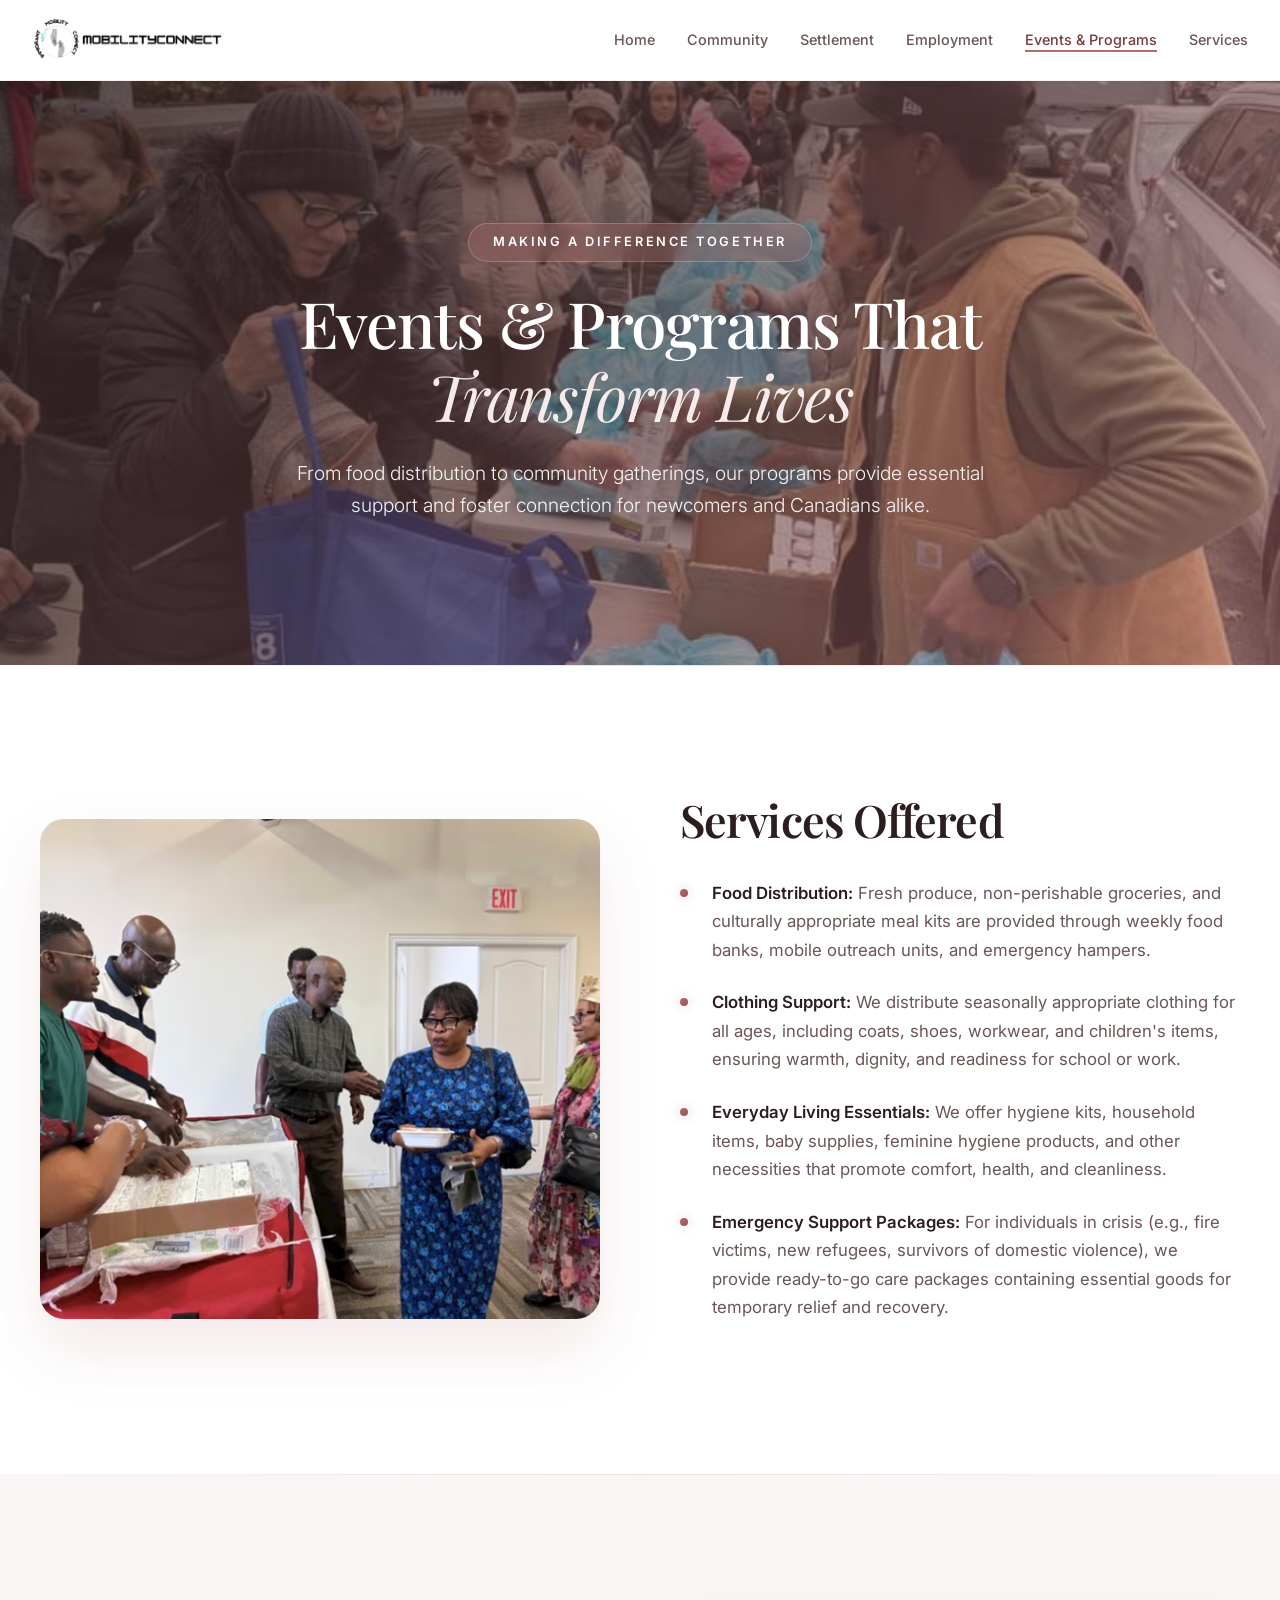
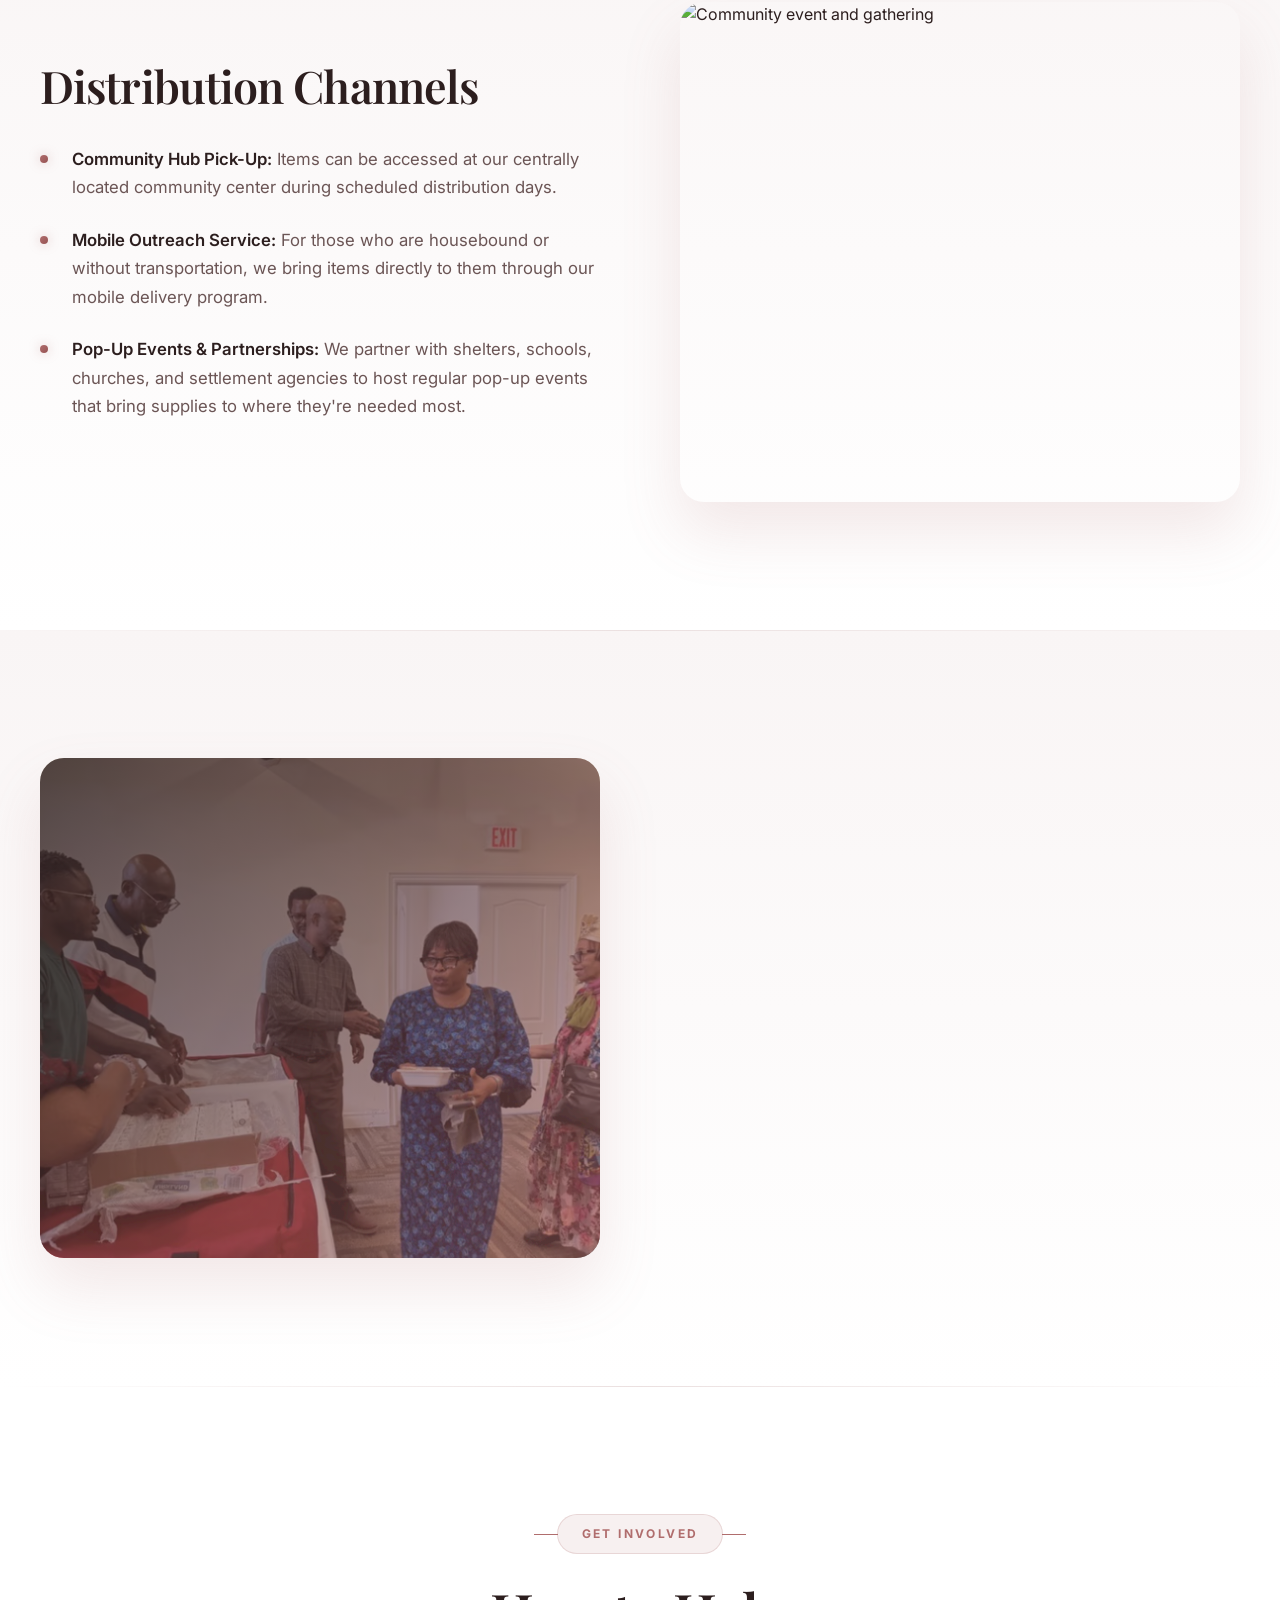
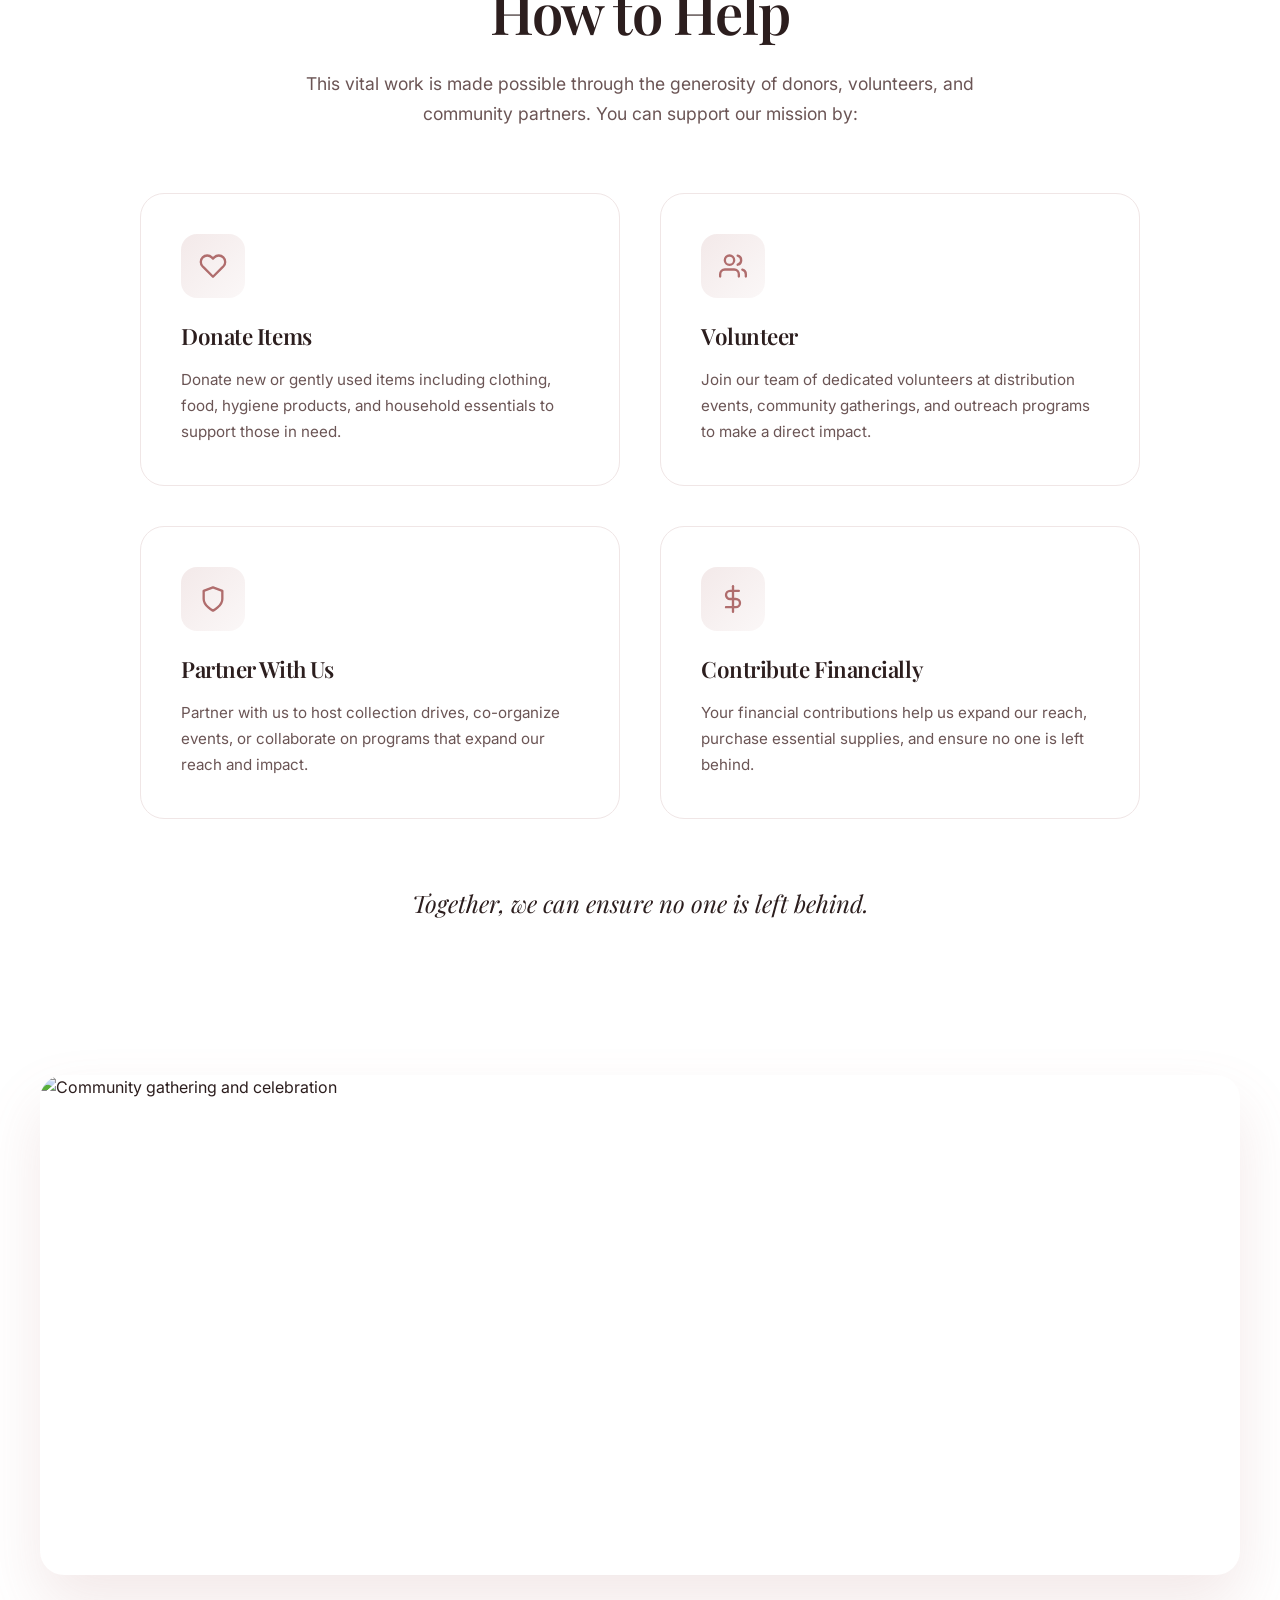
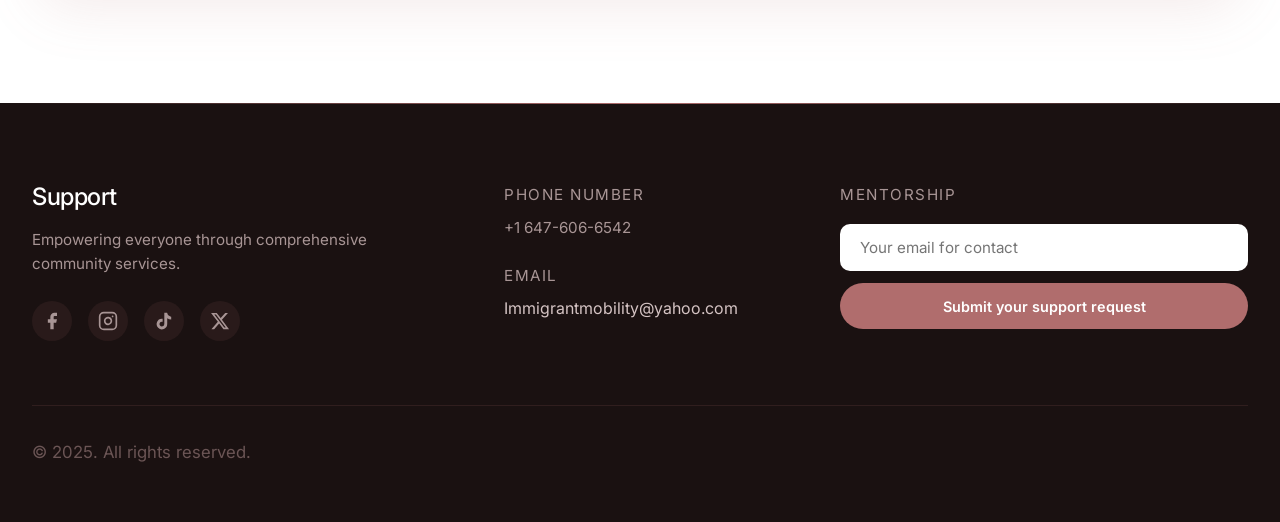
==== events.html @ 2c37fd27 "Update events.html" ====
<!DOCTYPE html>
<html lang="en">
<head>
    <meta charset="UTF-8">
    <meta name="viewport" content="width=device-width, initial-scale=1.0">
    <title>Events & Programs | Immigrant Mobility Connect</title>
    <link rel="stylesheet" href="migrant.css">
    <link rel="preconnect" href="https://fonts.googleapis.com">
    <link rel="preconnect" href="https://fonts.gstatic.com" crossorigin>
    <link href="https://fonts.googleapis.com/css2?family=Inter:wght@300;400;500;600;700&family=Playfair+Display:ital,wght@0,400;0,500;0,600;0,700;1,400;1,500&display=swap" rel="stylesheet">
    
    <style>
        /* =========================================
           EVENTS & PROGRAMS PAGE STYLES
           ========================================= */
        
        /* Page Hero */
        .page-hero {
            position: relative;
            min-height: 65vh;
            display: flex;
            align-items: center;
            justify-content: center;
            overflow: hidden;
            margin-top: 80px;
        }

        .hero-background {
            position: absolute;
            inset: 0;
            z-index: 0;
        }

        .hero-image {
            width: 100%;
            height: 100%;
            object-fit: cover;
            animation: slowZoom 40s ease-in-out infinite alternate;
        }

        .hero-overlay {
            position: absolute;
            inset: 0;
            background: linear-gradient(135deg, rgba(44, 30, 30, 0.8) 0%, rgba(176, 109, 109, 0.5) 100%);
        }

        .hero-content-container {
            position: relative;
            z-index: 2;
            width: 100%;
            padding: 4rem 2rem;
        }

        .hero-text {
            max-width: 900px;
            margin: 0 auto;
            text-align: center;
            color: #fff;
        }

        .hero-label {
            display: inline-block;
            font-size: 0.8rem;
            font-weight: 600;
            color: #fff;
            text-transform: uppercase;
            letter-spacing: 0.2em;
            margin-bottom: 1.5rem;
            padding: 0.5rem 1.5rem;
            background: rgba(176, 109, 109, 0.3);
            backdrop-filter: blur(10px);
            border-radius: 50px;
            border: 1px solid rgba(255, 255, 255, 0.2);
        }

        .hero-text h1 {
            font-family: 'Playfair Display', serif;
            font-size: clamp(2.5rem, 5vw, 4rem);
            font-weight: 500;
            color: #fff;
            line-height: 1.15;
            margin-bottom: 1.5rem;
            letter-spacing: -0.02em;
        }

        .hero-text h1 em {
            font-style: italic;
            color: #F5EBEB;
            font-weight: 400;
        }

        .hero-text p {
            font-size: 1.2rem;
            color: rgba(255, 255, 255, 0.95);
            line-height: 1.7;
            max-width: 700px;
            margin: 0 auto;
            font-weight: 300;
        }

        /* Services Section */
        .services-section {
            padding: 8rem 0;
            background: #FFFFFF;
            position: relative;
        }

        .services-section::before {
            content: '';
            position: absolute;
            top: 0;
            left: 0;
            right: 0;
            height: 1px;
            background: linear-gradient(90deg, transparent, #EBE0E0, transparent);
        }

        .split-layout {
            display: grid;
            grid-template-columns: 1fr 1fr;
            gap: 5rem;
            max-width: 1200px;
            margin: 0 auto;
            align-items: center;
        }

        .split-layout.reverse {
            direction: rtl;
        }

        .split-layout.reverse > * {
            direction: ltr;
        }

        .split-image {
            position: relative;
            border-radius: 24px;
            overflow: hidden;
            box-shadow: 0 30px 60px rgba(176, 109, 109, 0.15);
            height: 500px;
        }

        .split-image img {
            width: 100%;
            height: 100%;
            object-fit: cover;
            transition: transform 0.8s cubic-bezier(0.2, 0.8, 0.2, 1);
        }

        .split-image:hover img {
            transform: scale(1.05);
        }

        .split-content h2 {
            font-family: 'Playfair Display', serif;
            font-size: clamp(2rem, 4vw, 2.8rem);
            color: #2C1E1E;
            margin-bottom: 2rem;
            line-height: 1.2;
            letter-spacing: -0.02em;
        }

        .split-content ul {
            list-style: none;
            padding: 0;
            margin: 0;
        }

        .split-content ul li {
            position: relative;
            padding-left: 2rem;
            margin-bottom: 1.5rem;
            color: #6B5555;
            font-size: 1.05rem;
            line-height: 1.7;
        }

        .split-content ul li::before {
            content: '';
            position: absolute;
            left: 0;
            top: 10px;
            width: 8px;
            height: 8px;
            border-radius: 50%;
            background: linear-gradient(135deg, #B06D6D 0%, #965353 100%);
            box-shadow: 0 0 12px rgba(176, 109, 109, 0.4);
        }

        .split-content ul li strong {
            color: #2C1E1E;
            font-weight: 600;
            display: inline;
        }

        /* Impact Section */
        .impact-section {
            padding: 8rem 0;
            background: linear-gradient(180deg, #F9F5F5 0%, #FFFFFF 100%);
            position: relative;
        }

        .impact-section::before {
            content: '';
            position: absolute;
            top: 0;
            left: 0;
            right: 0;
            height: 1px;
            background: linear-gradient(90deg, transparent, #EBE0E0, transparent);
        }

        .impact-grid {
            display: grid;
            grid-template-columns: 1fr 1fr;
            gap: 5rem;
            max-width: 1200px;
            margin: 0 auto;
            align-items: center;
        }

        .impact-image {
            position: relative;
            border-radius: 24px;
            overflow: hidden;
            box-shadow: 0 30px 60px rgba(176, 109, 109, 0.15);
            height: 500px;
        }

        .impact-image img {
            width: 100%;
            height: 100%;
            object-fit: cover;
            transition: transform 0.8s cubic-bezier(0.2, 0.8, 0.2, 1);
        }

        .impact-image:hover img {
            transform: scale(1.05);
        }

        .impact-content h2 {
            font-family: 'Playfair Display', serif;
            font-size: clamp(2rem, 4vw, 2.8rem);
            color: #2C1E1E;
            margin-bottom: 1.5rem;
            line-height: 1.2;
            letter-spacing: -0.02em;
        }

        .impact-content p {
            color: #6B5555;
            font-size: 1.1rem;
            line-height: 1.8;
            margin-bottom: 1.5rem;
        }

        .impact-stat {
            display: inline-flex;
            align-items: center;
            gap: 1rem;
            padding: 1.5rem 2rem;
            background: linear-gradient(135deg, rgba(176, 109, 109, 0.1) 0%, rgba(176, 109, 109, 0.05) 100%);
            border-radius: 16px;
            border: 1px solid rgba(176, 109, 109, 0.2);
            margin-top: 1rem;
        }

        .impact-stat-number {
            font-family: 'Playfair Display', serif;
            font-size: 2.5rem;
            font-weight: 700;
            color: #B06D6D;
            line-height: 1;
        }

        .impact-stat-label {
            font-size: 0.9rem;
            color: #6B5555;
            font-weight: 500;
        }

        /* How to Help Section */
        .help-section {
            padding: 8rem 0;
            background: #FFFFFF;
            position: relative;
        }

        .help-section::before {
            content: '';
            position: absolute;
            top: 0;
            left: 0;
            right: 0;
            height: 1px;
            background: linear-gradient(90deg, transparent, #EBE0E0, transparent);
        }

        .help-header {
            text-align: center;
            max-width: 700px;
            margin: 0 auto 4rem auto;
        }

        .help-header .section-label {
            display: inline-block;
            font-size: 0.75rem;
            font-weight: 700;
            color: #B06D6D;
            text-transform: uppercase;
            letter-spacing: 0.2em;
            margin-bottom: 1.5rem;
            padding: 0.6rem 1.5rem;
            background: rgba(176, 109, 109, 0.1);
            border-radius: 50px;
            border: 1px solid rgba(176, 109, 109, 0.2);
        }

        .help-header h2 {
            font-family: 'Playfair Display', serif;
            font-size: clamp(2.5rem, 5vw, 3.5rem);
            color: #2C1E1E;
            margin-bottom: 1.5rem;
            letter-spacing: -0.02em;
        }

        .help-header p {
            color: #6B5555;
            font-size: 1.1rem;
            line-height: 1.7;
        }

        .help-grid {
            display: grid;
            grid-template-columns: repeat(2, 1fr);
            gap: 2.5rem;
            max-width: 1000px;
            margin: 0 auto;
        }

        .help-card {
            background: #FFFFFF;
            border-radius: 24px;
            padding: 2.5rem;
            border: 1px solid #F0E6E6;
            transition: all 0.6s cubic-bezier(0.2, 0.8, 0.2, 1);
            position: relative;
            overflow: hidden;
        }

        .help-card::before {
            content: '';
            position: absolute;
            top: 0;
            left: 0;
            right: 0;
            height: 4px;
            background: linear-gradient(90deg, #B06D6D 0%, #965353 100%);
            transform: scaleX(0);
            transform-origin: left;
            transition: transform 0.6s cubic-bezier(0.2, 0.8, 0.2, 1);
        }

        .help-card:hover::before {
            transform: scaleX(1);
        }

        .help-card:hover {
            transform: translateY(-12px);
            box-shadow: 0 30px 60px rgba(176, 109, 109, 0.12);
            border-color: rgba(176, 109, 109, 0.3);
        }

        .help-icon {
            width: 64px;
            height: 64px;
            background: linear-gradient(135deg, rgba(176, 109, 109, 0.15) 0%, rgba(176, 109, 109, 0.05) 100%);
            border-radius: 16px;
            display: flex;
            align-items: center;
            justify-content: center;
            color: #B06D6D;
            margin-bottom: 1.5rem;
            transition: all 0.4s ease;
        }

        .help-card:hover .help-icon {
            background: linear-gradient(135deg, #B06D6D 0%, #965353 100%);
            color: #fff;
            transform: scale(1.1);
        }

        .help-card h3 {
            font-family: 'Playfair Display', serif;
            font-size: 1.4rem;
            font-weight: 600;
            color: #2C1E1E;
            margin-bottom: 1rem;
            line-height: 1.3;
        }

        .help-card p {
            color: #6B5555;
            font-size: 0.95rem;
            line-height: 1.7;
            margin: 0;
        }

        /* Community Photo Section */
        .community-section {
            padding: 0 0 8rem 0;
            background: #FFFFFF;
        }

        .community-image {
            max-width: 1200px;
            margin: 0 auto;
            border-radius: 24px;
            overflow: hidden;
            box-shadow: 0 30px 60px rgba(176, 109, 109, 0.15);
            height: 500px;
        }

        .community-image img {
            width: 100%;
            height: 100%;
            object-fit: cover;
        }

        /* Animations */
        .fade-up {
            opacity: 0;
            transform: translateY(30px);
            transition: opacity 0.8s ease, transform 0.8s cubic-bezier(0.2, 0.8, 0.2, 1);
        }

        .fade-up.visible {
            opacity: 1;
            transform: translateY(0);
        }

        .delay-1 { transition-delay: 0.1s; }
        .delay-2 { transition-delay: 0.2s; }
        .delay-3 { transition-delay: 0.3s; }
        .delay-4 { transition-delay: 0.4s; }

        @keyframes slowZoom {
            0% { transform: scale(1); }
            100% { transform: scale(1.1); }
        }

        /* Responsive */
        @media (max-width: 1024px) {
            .split-layout,
            .impact-grid {
                grid-template-columns: 1fr;
                gap: 3rem;
            }

            .split-layout.reverse {
                direction: ltr;
            }

            .split-image,
            .impact-image {
                height: 400px;
            }

            .help-grid {
                grid-template-columns: 1fr;
            }
        }

        @media (max-width: 768px) {
            .page-hero { min-height: 55vh; }
            .hero-content-container { padding: 3rem 1.5rem; }
            .hero-text h1 { font-size: 2rem; }
            .hero-text p { font-size: 1.05rem; }
            
            .services-section,
            .impact-section,
            .help-section,
            .community-section {
                padding: 5rem 0;
            }

            .split-image,
            .impact-image {
                height: 300px;
            }

            .community-image {
                height: 300px;
            }

            .help-card {
                padding: 2rem;
            }
        }
    </style>
</head>
<body>

    <!-- HEADER -->
    <header class="header" id="header">
        <div class="container nav-container">
            <a href="index.html" class="logo-link">
                <img src="logo.png" alt="Logo" class="logo-image">
                <span class="logo-text"></span>
            </a>
            <nav>
                <ul class="nav-links">
                    <li><a href="index.html">Home</a></li>
                    <li><a href="community.html">Community</a></li>
                    <li><a href="settlement.html">Settlement</a></li>
                    <li><a href="employment.html">Employment</a></li>
                    <li><a href="events.html" class="active">Events & Programs</a></li>
                    <li><a href="services.html">Services</a></li>
                </ul>
            </nav>
        </div>
    </header>

    <!-- HERO SECTION -->
    <section class="page-hero">
        <div class="hero-background">
<img src="keep/photo3.jpeg" alt="Community event and gathering" class="hero-image">
            <div class="hero-overlay"></div>
        </div>
        <div class="container hero-content-container">
            <div class="hero-text fade-up">
                <span class="hero-label">Making a Difference Together</span>
                <h1>Events & Programs That <em>Transform Lives</em></h1>
                <p>From food distribution to community gatherings, our programs provide essential support and foster connection for newcomers and Canadians alike.</p>
            </div>
        </div>
    </section>

    <!-- SERVICES SECTION -->
    <section class="services-section">
        <div class="container">
            <div class="split-layout">
                <div class="split-image fade-up">
                   <img src="keep/photo4.png" alt="Community event and gathering" class="hero-image">
                </div>
                <div class="split-content fade-up delay-1">
                    <h2>Services Offered</h2>
                    <ul>
                        <li><strong>Food Distribution:</strong> Fresh produce, non-perishable groceries, and culturally appropriate meal kits are provided through weekly food banks, mobile outreach units, and emergency hampers.</li>
                        <li><strong>Clothing Support:</strong> We distribute seasonally appropriate clothing for all ages, including coats, shoes, workwear, and children's items, ensuring warmth, dignity, and readiness for school or work.</li>
                        <li><strong>Everyday Living Essentials:</strong> We offer hygiene kits, household items, baby supplies, feminine hygiene products, and other necessities that promote comfort, health, and cleanliness.</li>
                        <li><strong>Emergency Support Packages:</strong> For individuals in crisis (e.g., fire victims, new refugees, survivors of domestic violence), we provide ready-to-go care packages containing essential goods for temporary relief and recovery.</li>
                    </ul>
                </div>
            </div>
        </div>
    </section>

    <!-- DISTRIBUTION CHANNELS SECTION -->
    <section class="services-section" style="background: linear-gradient(180deg, #F9F5F5 0%, #FFFFFF 100%);">
        <div class="container">
            <div class="split-layout reverse">
                <div class="split-image fade-up">
<img src="https://images.unsplash.com/photo-1559027615-cd4628902d4a?q=80&w=1920&auto=format&fit=crop" alt="Community event and gathering" class="hero-image">
                </div>
                <div class="split-content fade-up delay-1">
                    <h2>Distribution Channels</h2>
                    <ul>
                        <li><strong>Community Hub Pick-Up:</strong> Items can be accessed at our centrally located community center during scheduled distribution days.</li>
                        <li><strong>Mobile Outreach Service:</strong> For those who are housebound or without transportation, we bring items directly to them through our mobile delivery program.</li>
                        <li><strong>Pop-Up Events & Partnerships:</strong> We partner with shelters, schools, churches, and settlement agencies to host regular pop-up events that bring supplies to where they're needed most.</li>
                    </ul>
                </div>
            </div>
        </div>
    </section>

    <!-- IMPACT SECTION -->
    <section class="impact-section">
        <div class="container">
            <div class="impact-grid">
                <div class="impact-image fade-up">
                    <img src="keep/photo4.png" alt="Community event and gathering" class="hero-image">
            <div class="hero-overlay"></div>
                <div class="impact-content fade-up delay-1">
                    <h2>Our Impact</h2>
                    <p>Since its inception, the Essential Support Program has reached thousands of individuals annually. Beyond meeting physical needs, our program helps restore hope, dignity, and a sense of community for those experiencing hardship.</p>
                    <p>By addressing the foundational needs of our neighbors, we empower them to take further steps toward stability, self-sufficiency, and wellness.</p>
                    <div class="impact-stat">
                        <div class="impact-stat-number">100K+</div>
                        <div class="impact-stat-label">Individuals<br>Supported Annually</div>
                    </div>
                </div>
            </div>
        </div>
    </section>

    <!-- HOW TO HELP SECTION -->
    <section class="help-section">
        <div class="container">
            <div class="help-header fade-up">
                <span class="section-label">Get Involved</span>
                <h2>How to Help</h2>
                <p>This vital work is made possible through the generosity of donors, volunteers, and community partners. You can support our mission by:</p>
            </div>

            <div class="help-grid">
                <div class="help-card fade-up delay-1">
                    <div class="help-icon">
                        <svg width="28" height="28" viewBox="0 0 24 24" fill="none" stroke="currentColor" stroke-width="2" stroke-linecap="round" stroke-linejoin="round"><path d="M20.84 4.61a5.5 5.5 0 0 0-7.78 0L12 5.67l-1.06-1.06a5.5 5.5 0 0 0-7.78 7.78l1.06 1.06L12 21.23l7.78-7.78 1.06-1.06a5.5 5.5 0 0 0 0-7.78z"></path></svg>
                    </div>
                    <h3>Donate Items</h3>
                    <p>Donate new or gently used items including clothing, food, hygiene products, and household essentials to support those in need.</p>
                </div>

                <div class="help-card fade-up delay-2">
                    <div class="help-icon">
                        <svg width="28" height="28" viewBox="0 0 24 24" fill="none" stroke="currentColor" stroke-width="2" stroke-linecap="round" stroke-linejoin="round"><path d="M17 21v-2a4 4 0 0 0-4-4H5a4 4 0 0 0-4 4v2"></path><circle cx="9" cy="7" r="4"></circle><path d="M23 21v-2a4 4 0 0 0-3-3.87"></path><path d="M16 3.13a4 4 0 0 1 0 7.75"></path></svg>
                    </div>
                    <h3>Volunteer</h3>
                    <p>Join our team of dedicated volunteers at distribution events, community gatherings, and outreach programs to make a direct impact.</p>
                </div>

                <div class="help-card fade-up delay-3">
                    <div class="help-icon">
                        <svg width="28" height="28" viewBox="0 0 24 24" fill="none" stroke="currentColor" stroke-width="2" stroke-linecap="round" stroke-linejoin="round"><path d="M12 22s8-4 8-10V5l-8-3-8 3v7c0 6 8 10 8 10z"></path></svg>
                    </div>
                    <h3>Partner With Us</h3>
                    <p>Partner with us to host collection drives, co-organize events, or collaborate on programs that expand our reach and impact.</p>
                </div>

                <div class="help-card fade-up delay-4">
                    <div class="help-icon">
                        <svg width="28" height="28" viewBox="0 0 24 24" fill="none" stroke="currentColor" stroke-width="2" stroke-linecap="round" stroke-linejoin="round"><line x1="12" y1="1" x2="12" y2="23"></line><path d="M17 5H9.5a3.5 3.5 0 0 0 0 7h5a3.5 3.5 0 0 1 0 7H6"></path></svg>
                    </div>
                    <h3>Contribute Financially</h3>
                    <p>Your financial contributions help us expand our reach, purchase essential supplies, and ensure no one is left behind.</p>
                </div>
            </div>

            <div style="text-align: center; margin-top: 4rem;">
                <p style="font-family: 'Playfair Display', serif; font-size: 1.5rem; color: #2C1E1E; font-style: italic;">Together, we can ensure no one is left behind.</p>
            </div>
        </div>
    </section>

    <!-- COMMUNITY PHOTO SECTION -->
    <section class="community-section">
        <div class="container">
            <div class="community-image fade-up">
                <img src="https://images.unsplash.com/photo-1511632765486-a01980e01a18?q=80&w=1920&auto=format&fit=crop" alt="Community gathering and celebration">
            </div>
        </div>
    </section>

    <!-- FOOTER -->
    <footer class="footer">
        <div class="container">
            <div class="footer-grid">
                <div class="footer-col">
                    <h4>Support</h4>
                    <p>Empowering everyone through comprehensive community services.</p>
                    <div class="social-links">
                        <a href="#" aria-label="Facebook"><svg width="20" height="20" viewBox="0 0 24 24" fill="currentColor"><path d="M18 2h-3a5 5 0 0 0-5 5v3H7v4h3v8h4v-8h3l1-4h-4V7a1 1 0 0 1 1-1h3z"></path></svg></a>
                        <a href="#" aria-label="Instagram"><svg width="20" height="20" viewBox="0 0 24 24" fill="none" stroke="currentColor" stroke-width="2" stroke-linecap="round" stroke-linejoin="round"><rect x="2" y="2" width="20" height="20" rx="5" ry="5"></rect><path d="M16 11.37A4 4 0 1 1 12.63 8 4 4 0 0 1 16 11.37z"></path><line x1="17.5" y1="6.5" x2="17.51" y2="6.5"></line></svg></a>
                        <a href="#" aria-label="TikTok"><svg width="20" height="20" viewBox="0 0 24 24" fill="currentColor"><path d="M19.59 6.69a4.83 4.83 0 0 1-3.77-4.25V2h-3.45v13.67a2.89 2.89 0 0 1-5.2 1.74 2.89 2.89 0 0 1 2.31-4.64 2.93 2.93 0 0 1 .88.13V9.4a6.84 6.84 0 0 0-1-.05A6.33 6.33 0 0 0 5 20.1a6.34 6.34 0 0 0 10.86-4.43v-7a8.16 8.16 0 0 0 4.77 1.52v-3.4a4.85 4.85 0 0 1-1-.1z"></path></svg></a>
                        <a href="#" aria-label="X"><svg width="20" height="20" viewBox="0 0 24 24" fill="currentColor"><path d="M18.244 2.25h3.308l-7.227 8.26 8.502 11.24H16.17l-5.214-6.817L4.99 21.75H1.68l7.73-8.835L1.254 2.25H8.08l4.713 6.231zm-1.161 17.52h1.833L7.084 4.126H5.117z"></path></svg></a>
                    </div>
                </div>
                <div class="footer-col">
                    <p class="footer-label">Phone number</p>
                    <p class="footer-info">+1 647-606-6542</p>
                    <p class="footer-label" style="margin-top: 1.5rem;">Email</p>
                    <a href="mailto:Immigrantmobility@yahoo.com" class="footer-info footer-link">Immigrantmobility@yahoo.com</a>
                </div>
                <div class="footer-col">
                    <p class="footer-label">MENTORSHIP</p>
                    <form class="newsletter-form" id="newsletterForm">
                        <input type="email" placeholder="Your email for contact" required>
                        <button type="submit">Submit your support request</button>
                    </form>
                </div>
            </div>
            <div class="footer-bottom">
                <p>&copy; 2025. All rights reserved.</p>
            </div>
        </div>
    </footer>

    <script src="migrant.js"></script>
</body>
</html>
---- migrant.css ----
*, *::before, *::after { margin: 0; padding: 0; box-sizing: border-box; }

:root {
    --bg-primary: #FFFFFF;
    --bg-soft: #F9F5F5;
    --bg-warm: #F5F0F0;
    --bg-dark: #1A1111;
    --text-main: #2C1E1E;
    --text-muted: #6B5555;
    
    /* Smooth Wine Palette */
    --wine-light: #F5EBEB;
    --wine-main: #B06D6D;
    --wine-hover: #965353;
    --wine-dark: #7A3B3B;
    --wine-deep: #4A2020;
    
    --border: #EBE0E0;
    --shadow-sm: 0 2px 8px rgba(176, 109, 109, 0.05);
    --shadow-md: 0 8px 24px rgba(176, 109, 109, 0.08);
    --shadow-lg: 0 16px 40px rgba(176, 109, 109, 0.1);
    
    /* Modern, smooth transition */
    --transition: all 0.4s cubic-bezier(0.16, 1, 0.3, 1); 
    
    --max-width: 1280px;
    --radius: 20px;
}

html { scroll-behavior: smooth; }

body {
    font-family: 'Inter', system-ui, -apple-system, sans-serif;
    background-color: var(--bg-primary);
    color: var(--text-main);
    line-height: 1.6;
    -webkit-font-smoothing: antialiased;
    overflow-x: hidden;
}

h1, h2, h3, h4 { font-weight: 600; color: var(--text-main); line-height: 1.2; letter-spacing: -0.02em; }
h2 { font-size: clamp(2rem, 4vw, 2.75rem); margin-bottom: 1.5rem; }
h3 { font-size: 1.5rem; margin-bottom: 1rem; font-weight: 600; }
p { color: var(--text-muted); font-size: 1.05rem; line-height: 1.7; margin-bottom: 1.5rem; }

.container { width: 100%; max-width: var(--max-width); margin: 0 auto; padding: 0 2rem; }

/* ALTERNATING SECTION BACKGROUNDS */
.section { padding: 7rem 0; background: var(--bg-primary); position: relative; }
.section::before {
    content: '';
    position: absolute;
    top: 0; left: 0; right: 0; height: 1px;
    background: linear-gradient(90deg, transparent, var(--border), transparent);
}

.bg-soft { background: linear-gradient(180deg, var(--bg-soft) 0%, var(--bg-primary) 100%); }
.bg-warm { background: linear-gradient(180deg, var(--bg-warm) 0%, var(--bg-primary) 100%); }

.text-center { text-align: center; position: relative; z-index: 1; }
.subtitle { max-width: 650px; margin: 0 auto 3.5rem auto; font-size: 1.1rem; }

.btn-primary { display: inline-block; padding: 0.9rem 2rem; font-size: 0.95rem; font-weight: 600; border-radius: 50px; text-decoration: none; transition: var(--transition); background: var(--wine-main); color: white; border: none; }
.btn-primary:hover { background: var(--wine-hover); transform: translateY(-2px); box-shadow: 0 8px 24px rgba(176, 109, 109, 0.3); }

/* HEADER */
.header { position: fixed; top: 0; left: 0; width: 100%; z-index: 1000; background: rgba(255,255,255,0.98); backdrop-filter: blur(20px); border-bottom: 1px solid rgba(176, 109, 109, 0.08); transition: var(--transition); }
.header.scrolled { box-shadow: var(--shadow-sm); }
.nav-container { display: flex; align-items: center; justify-content: space-between; height: 80px; }
.logo-link { display: flex; align-items: center; gap: 12px; text-decoration: none; }
.logo-image { height: 42px; }
.logo-text { font-size: 1.25rem; font-weight: 800; letter-spacing: 0.05em; text-transform: uppercase; color: var(--text-main); }
.nav-links { display: flex; gap: 2rem; list-style: none; }
.nav-links a { text-decoration: none; color: var(--text-muted); font-weight: 500; font-size: 0.9rem; position: relative; padding-bottom: 4px; transition: var(--transition); }
.nav-links a::after { content: ''; position: absolute; bottom: 0; left: 0; width: 0; height: 2px; background: var(--wine-main); transition: var(--transition); }
.nav-links a:hover::after, .nav-links a.active::after { width: 100%; }
.nav-links a.active, .nav-links a:hover { color: var(--wine-dark); }

/* HERO */
.hero { position: relative; min-height: 100vh; display: flex; align-items: center; justify-content: center; overflow: hidden; }
.hero-bg-wrapper { position: absolute; inset: 0; z-index: 0; }
.hero-bg { width: 100%; height: 100%; object-fit: cover; animation: slowZoom 30s ease-in-out infinite alternate; }
@keyframes slowZoom { 0% { transform: scale(1); } 100% { transform: scale(1.08); } }
.hero-gradient { position: absolute; inset: 0; background: linear-gradient(135deg, rgba(26, 17, 17, 0.85) 0%, rgba(176, 109, 109, 0.5) 100%); }
.hero-container { position: relative; z-index: 2; width: 100%; }
.hero-content { max-width: 800px; margin: 0 auto; text-align: center; color: #fff; }
.hero-eyebrow { display: inline-flex; align-items: center; gap: 1rem; margin-bottom: 2rem; padding: 0.6rem 1.25rem; background: rgba(255,255,255,0.1); backdrop-filter: blur(10px); border-radius: 50px; border: 1px solid rgba(176, 109, 109, 0.3); }
.eyebrow-line { width: 32px; height: 1px; background: var(--wine-light); }
.eyebrow-text { font-size: 0.8rem; font-weight: 500; color: rgba(255, 255, 255, 0.95); letter-spacing: 0.12em; text-transform: uppercase; }
.hero-title { font-family: 'Playfair Display', serif; font-size: clamp(2.5rem, 5vw, 4rem); font-weight: 500; color: #fff; line-height: 1.15; margin-bottom: 1.5rem; }
.hero-title em { font-style: italic; color: var(--wine-light); font-weight: 400; }
.hero-description { font-size: 1.1rem; color: rgba(255, 255, 255, 0.9); line-height: 1.7; max-width: 600px; margin: 0 auto 2.5rem auto; font-weight: 300; }
.hero-cta { display: flex; gap: 1rem; justify-content: center; align-items: center; flex-wrap: wrap; }
.cta-primary { display: inline-flex; align-items: center; gap: 0.5rem; padding: 0.9rem 1.8rem; background: var(--wine-main); color: white; text-decoration: none; border-radius: 50px; font-weight: 500; font-size: 0.95rem; transition: var(--transition); box-shadow: 0 8px 24px rgba(176, 109, 109, 0.4); }
.cta-primary:hover { background: var(--wine-hover); transform: translateY(-2px); box-shadow: 0 12px 32px rgba(176, 109, 109, 0.5); }
.cta-secondary { display: inline-flex; align-items: center; padding: 0.9rem 1.8rem; color: rgba(255, 255, 255, 0.95); text-decoration: none; font-weight: 500; font-size: 0.95rem; border: 1px solid rgba(176, 109, 109, 0.4); border-radius: 50px; transition: var(--transition); backdrop-filter: blur(10px); }
.cta-secondary:hover { background: rgba(176, 109, 109, 0.15); border-color: var(--wine-light); transform: translateY(-2px); }
.hero-scroll { position: absolute; bottom: 40px; left: 50%; transform: translateX(-50%); z-index: 2; }
.scroll-line { width: 1px; height: 50px; background: linear-gradient(to bottom, rgba(176,109,109,0.6), rgba(176,109,109,0)); position: relative; overflow: hidden; }
.scroll-line::after { content: ''; position: absolute; top: 0; left: 0; width: 100%; height: 16px; background: var(--wine-light); animation: scrollDown 2s ease-in-out infinite; }
@keyframes scrollDown { 0% { transform: translateY(-16px); opacity: 0; } 50% { opacity: 1; } 100% { transform: translateY(50px); opacity: 0; } }

/* TABS SECTION */
.info-section { padding: 7rem 0; background: var(--bg-primary); position: relative; }
.info-section::before { content: ''; position: absolute; top: 0; left: 0; right: 0; height: 1px; background: linear-gradient(90deg, transparent, var(--border), transparent); }
.section-header { text-align: center; max-width: 700px; margin: 0 auto 4rem auto; }
.section-label { display: inline-block; font-size: 0.8rem; font-weight: 600; color: var(--wine-main); text-transform: uppercase; letter-spacing: 0.15em; margin-bottom: 1rem; position: relative; padding: 0 1rem; }
.section-label::before, .section-label::after { content: ''; position: absolute; top: 50%; width: 24px; height: 1px; background: var(--wine-main); }
.section-label::before { left: -24px; }
.section-label::after { right: -24px; }
.section-subtitle { font-size: 1.1rem; margin-bottom: 0; color: var(--text-muted); }

.tabs-container { max-width: 900px; margin: 0 auto; }

.tab-bar {
    display: flex;
    justify-content: center;
    gap: 0.4rem;
    padding: 0.4rem;
    background: var(--bg-soft);
    border-radius: 14px;
    margin-bottom: 2.5rem;
    border: 1px solid var(--border);
}

.tab-btn {
    flex: 1;
    display: flex;
    align-items: center;
    justify-content: center;
    gap: 0.5rem;
    padding: 0.85rem 1rem;
    background: transparent;
    border: none;
    border-radius: 10px;
    cursor: pointer;
    font-family: 'Inter', sans-serif;
    font-size: 0.9rem;
    font-weight: 500;
    color: var(--text-muted);
    transition: var(--transition);
}

.tab-btn:hover { color: var(--wine-dark); }
.tab-btn.active { color: var(--wine-deep); background: #fff; box-shadow: 0 2px 12px rgba(176, 109, 109, 0.15); }
.tab-icon { display: flex; align-items: center; justify-content: center; }
.tab-icon svg { width: 18px; height: 18px; }

.tab-content-wrapper { position: relative; min-height: 450px; }

.tab-panel {
    position: absolute;
    top: 0; left: 0; width: 100%;
    opacity: 0;
    visibility: hidden;
    transform: translateY(10px);
    transition: opacity 0.5s ease, transform 0.5s cubic-bezier(0.4, 0, 0.2, 1), visibility 0.5s;
    background: linear-gradient(145deg, #2C1E1E 0%, #1A1111 100%);
    color: #fff;
    padding: 3.5rem 3.5rem;
    border-radius: var(--radius);
    border: 1px solid rgba(176, 109, 109, 0.15);
    box-shadow: var(--shadow-lg);
    overflow: hidden;
}

.tab-panel::before { content: ''; position: absolute; top: 0; left: 0; right: 0; height: 3px; background: linear-gradient(90deg, var(--wine-main) 0%, var(--wine-light) 100%); }

.tab-panel.active { opacity: 1; visibility: visible; transform: translateY(0); position: relative; }

.panel-icon { width: 56px; height: 56px; background: rgba(176, 109, 109, 0.12); border-radius: 14px; display: flex; align-items: center; justify-content: center; color: var(--wine-main); margin-bottom: 2rem; }
.panel-icon svg { width: 28px; height: 28px; }

.tab-panel h3 { color: #fff; font-size: 2rem; margin-bottom: 0.5rem; font-weight: 600; font-family: 'Playfair Display', serif; }
.panel-subtitle { color: var(--wine-light); font-style: italic; font-weight: 400; font-size: 1rem; margin-bottom: 2rem; padding-bottom: 1.25rem; border-bottom: 1px solid rgba(176, 109, 109, 0.2); }
.tab-panel p { color: rgba(255,255,255,0.8); font-size: 1rem; line-height: 1.8; margin-bottom: 1.25rem; }

.values-list { list-style: none; padding: 0; margin-top: 1.25rem; }
.values-list li { color: rgba(255,255,255,0.8); font-size: 1rem; margin-bottom: 1rem; line-height: 1.6; position: relative; padding-left: 1.5rem; }
.values-list li::before { content: ''; position: absolute; left: 0; top: 10px; width: 6px; height: 6px; border-radius: 50%; background: var(--wine-main); box-shadow: 0 0 8px rgba(176, 109, 109, 0.5); }
.values-list li strong { color: #fff; display: block; margin-bottom: 0.25rem; font-weight: 600; font-size: 1rem; }

/* SPLIT GRID & IMAGES */
.split-grid { display: grid; grid-template-columns: 1fr 1fr; gap: 5rem; align-items: center; margin: 4rem 0; }
.split-content h2 { font-size: clamp(2rem, 4vw, 2.5rem); margin-bottom: 1.5rem; color: var(--text-main); }
.split-content p { color: var(--text-muted); font-size: 1.05rem; line-height: 1.8; margin-bottom: 1.5rem; }
.split-content .btn-primary { margin-top: 1rem; }

.image-grid { display: grid; grid-template-columns: 1fr 1fr; gap: 1.5rem; margin: 0; }
.rounded-img { width: 100%; border-radius: var(--radius); object-fit: cover; transition: var(--transition); box-shadow: var(--shadow-sm); }
.image-grid .rounded-img { height: 320px; }
.rounded-img:hover { transform: translateY(-4px); box-shadow: var(--shadow-md); }

/* SERVICES */
.services-grid { display: grid; grid-template-columns: repeat(2, 1fr); gap: 2rem; margin: 0; }
.modern-card { background: var(--bg-primary); padding: 2.5rem 2rem; border-radius: var(--radius); border: 1px solid var(--border); transition: var(--transition); position: relative; overflow: hidden; }
.modern-card::before { content: ''; position: absolute; top: 0; left: 0; width: 100%; height: 3px; background: linear-gradient(90deg, var(--wine-main) 0%, var(--wine-light) 100%); transform: scaleX(0); transform-origin: left; transition: transform 0.4s ease; }
.modern-card:hover::before { transform: scaleX(1); }
.modern-card:hover { transform: translateY(-4px); box-shadow: var(--shadow-md); border-color: var(--wine-main); }
.card-number { position: absolute; top: 1.5rem; right: 1.5rem; font-size: 2rem; font-weight: 700; color: var(--wine-main); opacity: 0.2; font-family: 'Playfair Display', serif; }
.modern-card h3 { font-size: 1.35rem; margin-bottom: 1.25rem; color: var(--text-main); padding-right: 3rem; }
.modern-card ul { list-style: none; padding: 0; }
.modern-card ul li { position: relative; padding-left: 1.5rem; margin-bottom: 0.85rem; color: var(--text-muted); font-size: 0.95rem; line-height: 1.6; }
.modern-card ul li::before { content: ''; position: absolute; left: 0; top: 10px; width: 6px; height: 6px; border-radius: 50%; background: var(--wine-main); box-shadow: 0 0 8px rgba(176, 109, 109, 0.4); }

/* CONTACT SECTION */
.contact-section { padding: 7rem 0; background: var(--bg-warm); position: relative; }
.contact-section::before { content: ''; position: absolute; top: 0; left: 0; right: 0; height: 1px; background: linear-gradient(90deg, transparent, var(--border), transparent); }
.contact-header { text-align: center; max-width: 700px; margin: 0 auto 4rem auto; }
.contact-header h2 { font-size: clamp(2rem, 4vw, 2.75rem); margin-bottom: 1rem; }
.contact-header p { font-size: 1.1rem; color: var(--text-muted); }
.contact-grid { display: grid; grid-template-columns: 1fr 1.3fr; gap: 3rem; align-items: stretch; max-width: 1100px; margin: 0 auto; }
.contact-form-card { background: var(--wine-light); padding: 3rem; border-radius: var(--radius); width: 100%; min-width: 0; }
.form-group { margin-bottom: 1.5rem; width: 100%; }
.form-group label { display: block; font-size: 0.95rem; font-weight: 600; color: var(--text-main); margin-bottom: 0.6rem; }
.form-group input, .form-group textarea { width: 100%; padding: 1rem 1.25rem; font-size: 1rem; font-family: 'Inter', sans-serif; border: none; border-radius: 10px; background: #fff; color: var(--text-main); transition: var(--transition); box-sizing: border-box; }
.form-group input:focus, .form-group textarea:focus { outline: none; box-shadow: 0 0 0 3px rgba(176, 109, 109, 0.2); }
.form-group textarea { min-height: 140px; resize: vertical; }
.submit-btn { width: 100%; padding: 1.1rem 2rem; background: var(--wine-main); color: #fff; border: none; border-radius: 50px; font-size: 1rem; font-weight: 600; font-family: 'Inter', sans-serif; cursor: pointer; transition: var(--transition); white-space: nowrap; }
.submit-btn:hover { background: var(--wine-hover); transform: translateY(-2px); box-shadow: 0 8px 24px rgba(176, 109, 109, 0.3); }
.form-success { display: none; margin-top: 1rem; padding: 1rem; background: rgba(255,255,255,0.5); border-radius: 10px; text-align: center; color: var(--wine-deep); font-weight: 500; }

/* Contact Image Card */
.contact-image-card { position: relative; border-radius: var(--radius); overflow: hidden; box-shadow: var(--shadow-md); background: #e8e8e8; min-height: 550px; }
.contact-image-card img { position: absolute; top: 0; left: 0; width: 100%; height: 100%; object-fit: cover; display: block; transition: transform 0.6s ease; }
.contact-image-card:hover img { transform: scale(1.05); }
.contact-image-overlay { position: absolute; bottom: 0; left: 0; right: 0; padding: 2.5rem 2rem; background: linear-gradient(to top, rgba(26, 17, 17, 0.9) 0%, rgba(26, 17, 17, 0.5) 60%, transparent 100%); color: #fff; z-index: 2; }
.contact-image-overlay h4 { font-size: 1.35rem; font-weight: 600; margin-bottom: 0.35rem; color: #fff; font-family: 'Playfair Display', serif; }
.contact-image-overlay p { font-size: 0.95rem; color: rgba(255,255,255,0.9); margin: 0; line-height: 1.5; }

/* FOOTER */
.footer { background: var(--bg-dark); color: #A89595; padding: 5rem 0 2rem; position: relative; }
.footer::before { content: ''; position: absolute; top: 0; left: 0; right: 0; height: 1px; background: linear-gradient(90deg, transparent, var(--wine-main), transparent); }
.footer-grid { display: grid; grid-template-columns: 1.5fr 1fr 1.5fr; gap: 4rem; margin-bottom: 4rem; }
.footer-col h4 { color: #fff; font-size: 1.5rem; margin-bottom: 1rem; font-weight: 500; }
.footer-col p { color: #A89595; font-size: 0.95rem; line-height: 1.6; margin-bottom: 1rem; }
.footer-label { font-size: 0.8rem; text-transform: uppercase; letter-spacing: 0.1em; color: var(--wine-main); margin-bottom: 0.5rem !important; }
.footer-info { color: #D5C4C4; font-size: 1rem; }
.footer-link { color: #D5C4C4; text-decoration: none; transition: var(--transition); }
.footer-link:hover { color: var(--wine-light); }
.social-links { display: flex; gap: 1rem; margin-top: 1.5rem; }
.social-links a { color: #A89595; transition: var(--transition); display: flex; align-items: center; justify-content: center; width: 40px; height: 40px; border-radius: 50%; background: rgba(176, 109, 109, 0.1); }
.social-links a:hover { color: #fff; background: rgba(176, 109, 109, 0.25); transform: translateY(-2px); }
.newsletter-form { display: flex; flex-direction: column; gap: 0.75rem; margin-top: 1rem; }
.newsletter-form input { padding: 0.9rem 1.25rem; border: none; border-radius: 10px; font-size: 0.95rem; font-family: 'Inter', sans-serif; background: #fff; color: var(--text-main); }
.newsletter-form input:focus { outline: none; box-shadow: 0 0 0 3px rgba(176, 109, 109, 0.2); }
.newsletter-form button { padding: 0.9rem 1.5rem; background: var(--wine-main); color: #fff; border: none; border-radius: 50px; font-size: 0.9rem; font-weight: 600; font-family: 'Inter', sans-serif; cursor: pointer; transition: var(--transition); }
.newsletter-form button:hover { background: var(--wine-hover); transform: translateY(-2px); box-shadow: 0 8px 24px rgba(176, 109, 109, 0.3); }
.footer-bottom { border-top: 1px solid rgba(176, 109, 109, 0.15); padding-top: 2rem; text-align: left; font-size: 0.85rem; color: #6B5555; }

/* ANIMATIONS */
.fade-up { opacity: 0; transform: translateY(24px); transition: opacity 0.8s ease, transform 0.8s cubic-bezier(0.16, 1, 0.3, 1); }
.fade-up.visible { opacity: 1; transform: translateY(0); }
.delay-1 { transition-delay: 0.1s; }
.delay-2 { transition-delay: 0.2s; }
.delay-3 { transition-delay: 0.3s; }
.delay-4 { transition-delay: 0.4s; }

/* =========================================
   COMMUNITY PAGE - CLEAN & PROPER
   ========================================= */
.page-hero { position: relative; min-height: 60vh; display: flex; align-items: center; justify-content: center; overflow: hidden; margin-top: 80px; }
.hero-background { position: absolute; inset: 0; z-index: 0; }
.hero-image { width: 100%; height: 100%; object-fit: cover; animation: slowZoom 30s ease-in-out infinite alternate; }
.hero-overlay { position: absolute; inset: 0; background: linear-gradient(135deg, rgba(26, 17, 17, 0.85) 0%, rgba(176, 109, 109, 0.6) 100%); }
.hero-content-container { position: relative; z-index: 2; width: 100%; padding: 4rem 2rem; }
.hero-text { max-width: 800px; margin: 0 auto; text-align: center; color: #fff; }
.hero-label { display: inline-block; font-size: 0.85rem; font-weight: 500; color: var(--wine-light); text-transform: uppercase; letter-spacing: 0.15em; margin-bottom: 1.5rem; padding: 0.5rem 1.5rem; background: rgba(255,255,255,0.1); backdrop-filter: blur(10px); border-radius: 50px; border: 1px solid rgba(176, 109, 109, 0.3); }
.hero-text h1 { font-family: 'Playfair Display', serif; font-size: clamp(2.5rem, 5vw, 4rem); font-weight: 500; color: #fff; line-height: 1.15; margin-bottom: 1.5rem; }
.hero-text h1 em { font-style: italic; color: var(--wine-light); font-weight: 400; }
.hero-text p { font-size: 1.15rem; color: rgba(255, 255, 255, 0.9); line-height: 1.7; max-width: 650px; margin: 0 auto; font-weight: 300; }

.articles-section { padding: 6rem 0; background: var(--bg-primary); position: relative; }
.articles-section::before { content: ''; position: absolute; top: 0; left: 0; right: 0; height: 1px; background: linear-gradient(90deg, transparent, var(--border), transparent); }
.articles-section .section-header { text-align: center; max-width: 700px; margin: 0 auto 4rem auto; }
.articles-section .section-label { display: inline-block; font-size: 0.8rem; font-weight: 600; color: var(--wine-main); text-transform: uppercase; letter-spacing: 0.15em; margin-bottom: 1rem; position: relative; padding: 0 1rem; }
.articles-section .section-label::before, .articles-section .section-label::after { content: ''; position: absolute; top: 50%; width: 24px; height: 1px; background: var(--wine-main); }
.articles-section .section-label::before { left: -24px; }
.articles-section .section-label::after { right: -24px; }
.articles-section .section-subtitle { font-size: 1.1rem; margin-bottom: 0; color: var(--text-muted); }
.articles-grid { display: grid; grid-template-columns: repeat(2, 1fr); gap: 2.5rem; max-width: 1200px; margin: 0 auto; }
.article-card { background: var(--bg-primary); border-radius: var(--radius); overflow: hidden; border: 1px solid var(--border); transition: var(--transition); display: flex; flex-direction: column; }
.article-card:hover { transform: translateY(-8px); box-shadow: var(--shadow-lg); border-color: var(--wine-main); }
.article-image-wrapper { position: relative; height: 260px; overflow: hidden; }
.article-image-wrapper img { width: 100%; height: 100%; object-fit: cover; transition: transform 0.8s cubic-bezier(0.16, 1, 0.3, 1); }
.article-card:hover .article-image-wrapper img { transform: scale(1.08); }
.article-tag { position: absolute; top: 1.25rem; left: 1.25rem; padding: 0.4rem 1rem; background: var(--wine-main); color: #fff; font-size: 0.75rem; font-weight: 600; text-transform: uppercase; letter-spacing: 0.1em; border-radius: 50px; z-index: 2; }
.article-body { padding: 2rem; display: flex; flex-direction: column; flex-grow: 1; }
.article-body h3 { font-family: 'Playfair Display', serif; font-size: 1.4rem; font-weight: 600; color: var(--text-main); line-height: 1.3; margin-bottom: 1rem; }
.article-body p { color: var(--text-muted); font-size: 0.95rem; line-height: 1.7; margin-bottom: 1.5rem; flex-grow: 1; }
.article-footer { display: flex; align-items: center; justify-content: space-between; padding-top: 1.25rem; border-top: 1px solid var(--border); }
.article-meta { display: flex; align-items: center; gap: 0.5rem; font-size: 0.85rem; color: var(--text-muted); }
.meta-dot { color: var(--wine-main); }
.read-more { color: var(--wine-main); text-decoration: none; font-weight: 600; font-size: 0.9rem; display: inline-flex; align-items: center; gap: 0.35rem; transition: var(--transition); }
.read-more:hover { color: var(--wine-hover); gap: 0.6rem; }

.contact-section { position: relative; padding: 6rem 0; overflow: hidden; }
.contact-background { position: absolute; inset: 0; z-index: 0; }
.contact-image { width: 100%; height: 100%; object-fit: cover; }
.contact-overlay { position: absolute; inset: 0; background: linear-gradient(135deg, rgba(26, 17, 17, 0.92) 0%, rgba(74, 32, 32, 0.88) 100%); }
.contact-container { position: relative; z-index: 2; }
.contact-header { text-align: center; max-width: 700px; margin: 0 auto 3rem auto; }
.contact-header h2 { font-family: 'Playfair Display', serif; font-size: clamp(2rem, 4vw, 3rem); color: #fff; margin-bottom: 1rem; }
.contact-header p { color: rgba(255, 255, 255, 0.85); font-size: 1.1rem; }
.contact-form-card { max-width: 700px; margin: 0 auto; background: var(--bg-primary); padding: 3rem; border-radius: var(--radius); box-shadow: var(--shadow-lg); }
.form-row { display: grid; grid-template-columns: 1fr 1fr; gap: 1.5rem; }
.contact-form-card .form-group { margin-bottom: 1.5rem; }
.contact-form-card .form-group label { display: block; font-size: 0.9rem; font-weight: 600; color: var(--text-main); margin-bottom: 0.5rem; }
.contact-form-card .form-group input, .contact-form-card .form-group textarea { width: 100%; padding: 0.9rem 1.25rem; font-size: 0.95rem; font-family: 'Inter', sans-serif; border: 1px solid var(--border); border-radius: 10px; background: var(--bg-primary); color: var(--text-main); transition: var(--transition); box-sizing: border-box; }
.contact-form-card .form-group input:focus, .contact-form-card .form-group textarea:focus { outline: none; border-color: var(--wine-main); box-shadow: 0 0 0 3px rgba(176, 109, 109, 0.15); }
.contact-form-card .form-group textarea { min-height: 130px; resize: vertical; }
.contact-form-card .submit-btn { width: 100%; padding: 1rem 2rem; background: var(--wine-main); color: #fff; border: none; border-radius: 50px; font-size: 1rem; font-weight: 600; font-family: 'Inter', sans-serif; cursor: pointer; transition: var(--transition); }
.contact-form-card .submit-btn:hover { background: var(--wine-hover); transform: translateY(-2px); box-shadow: 0 8px 24px rgba(176, 109, 109, 0.3); }
.contact-form-card .form-success { display: none; margin-top: 1rem; padding: 1rem; background: var(--wine-light); border-radius: 10px; text-align: center; color: var(--wine-deep); font-weight: 500; }

/* Location Section */
.location-section { padding: 8rem 0; background: linear-gradient(180deg, #FFFFFF 0%, #F9F5F5 50%, #FFFFFF 100%); position: relative; overflow: hidden; }
.location-section::before { content: ''; position: absolute; top: 0; left: 0; right: 0; height: 1px; background: linear-gradient(90deg, transparent, #EBE0E0, transparent); }
.location-header { text-align: center; max-width: 700px; margin: 0 auto 5rem auto; }
.location-label { display: inline-block; font-size: 0.75rem; font-weight: 700; color: #B06D6D; text-transform: uppercase; letter-spacing: 0.2em; margin-bottom: 1.5rem; padding: 0.6rem 1.5rem; background: rgba(176, 109, 109, 0.1); border-radius: 50px; border: 1px solid rgba(176, 109, 109, 0.2); }
.location-header h2 { font-family: 'Playfair Display', serif; font-size: clamp(2.5rem, 5vw, 3.5rem); color: #2C1E1E; margin-bottom: 1.5rem; letter-spacing: -0.02em; }
.location-header p { color: #6B5555; font-size: 1.1rem; line-height: 1.7; }
.location-grid { display: grid; grid-template-columns: 1fr 1.2fr; gap: 4rem; max-width: 1200px; margin: 0 auto; align-items: center; }
.location-info { display: flex; flex-direction: column; gap: 2rem; }
.info-cards-grid { display: grid; grid-template-columns: repeat(2, 1fr); gap: 1.5rem; }
.info-card { display: flex; align-items: flex-start; gap: 1rem; padding: 1.75rem; background: #FFFFFF; border-radius: 16px; border: 1px solid #F0E6E6; transition: var(--transition); }
.info-card:hover { transform: translateY(-4px); border-color: rgba(176, 109, 109, 0.3); box-shadow: 0 12px 32px rgba(176, 109, 109, 0.1); }
.info-icon { width: 48px; height: 48px; background: linear-gradient(135deg, rgba(176, 109, 109, 0.15) 0%, rgba(176, 109, 109, 0.05) 100%); border-radius: 12px; display: flex; align-items: center; justify-content: center; color: #B06D6D; flex-shrink: 0; }
.info-content h4 { font-size: 0.7rem; font-weight: 700; color: #B06D6D; text-transform: uppercase; letter-spacing: 0.15em; margin-bottom: 0.5rem; }
.info-content p { color: #2C1E1E; font-size: 0.95rem; line-height: 1.5; margin: 0; font-weight: 500; }
.directions-btn { display: inline-flex; align-items: center; justify-content: center; gap: 0.75rem; padding: 1.1rem 2.5rem; background: linear-gradient(135deg, #B06D6D 0%, #965353 100%); color: #fff; text-decoration: none; border-radius: 50px; font-weight: 600; font-size: 0.95rem; transition: var(--transition); box-shadow: 0 8px 24px rgba(176, 109, 109, 0.3); align-self: flex-start; }
.directions-btn:hover { transform: translateY(-3px); box-shadow: 0 12px 32px rgba(176, 109, 109, 0.4); gap: 1rem; }
.directions-btn svg { transition: transform 0.4s ease; }
.directions-btn:hover svg { transform: translateX(4px); }
.location-map { position: relative; }
.map-container { position: relative; border-radius: 24px; overflow: hidden; box-shadow: 0 30px 80px rgba(176, 109, 109, 0.15); border: 1px solid #F0E6E6; height: 550px; background: #F9F5F5; }
.map-badge { position: absolute; top: 1.5rem; left: 1.5rem; display: flex; align-items: center; gap: 0.5rem; padding: 0.7rem 1.25rem; background: rgba(255, 255, 255, 0.95); backdrop-filter: blur(10px); border-radius: 50px; font-size: 0.85rem; font-weight: 600; color: #B06D6D; z-index: 10; box-shadow: 0 4px 16px rgba(0,0,0,0.1); }
.map-badge svg { width: 16px; height: 16px; color: #B06D6D; }
.map-container iframe { width: 100%; height: 100%; border: 0; filter: grayscale(15%) contrast(1.05) saturate(0.9); transition: filter 0.5s ease; }
.map-container:hover iframe { filter: grayscale(0%) contrast(1.1) saturate(1); }

/* =========================================
   RESPONSIVE (CONSOLIDATED)
   ========================================= */
@media (max-width: 1024px) {
    .services-grid, .articles-grid, .intro-grid, .skills-grid, .help-grid { grid-template-columns: 1fr; }
    .split-grid { gap: 3rem; }
    .contact-grid { grid-template-columns: 1fr; }
    .contact-image-card { min-height: 400px; }
    .footer-grid { grid-template-columns: 1fr 1fr; gap: 3rem; }
    .location-grid { grid-template-columns: 1fr; gap: 3rem; }
    .info-cards-grid { grid-template-columns: 1fr; }
    .map-container { height: 450px; }
}

@media (max-width: 768px) {
    /* --- MODERN MOBILE HEADER & SWIPEABLE NAV --- */
    .header { position: fixed; background: rgba(255,255,255,0.98); }
    .nav-container { flex-direction: column; height: auto; padding: 0.75rem 0 0 0; gap: 0.5rem; }
    .logo-image { height: 36px; }
    
    .nav-links { 
        display: flex; 
        flex-wrap: nowrap; 
        overflow-x: auto; 
        justify-content: flex-start;
        gap: 0.5rem; 
        padding: 0.5rem 1rem 0.75rem 1rem; 
        width: 100vw;
        -webkit-overflow-scrolling: touch; 
        scrollbar-width: none; 
        
        /* Adds a fade on the right side to show there are more links */
        -webkit-mask-image: linear-gradient(to right, black 85%, transparent 100%);
        mask-image: linear-gradient(to right, black 85%, transparent 100%);
    }
    .nav-links::-webkit-scrollbar { display: none; }
    
    .nav-links a { 
        white-space: nowrap; 
        font-size: 0.85rem; 
        padding: 0.5rem 1rem; 
        border-radius: 50px; /* Modern pill shape */
        color: var(--text-muted);
        transition: all 0.3s ease;
    }
    
    .nav-links a::after { display: none; } /* Hides the underline on mobile */
    
    .nav-links a.active { 
        background: var(--wine-light); 
        color: var(--wine-deep); 
        font-weight: 600;
    }

    /* --- FIX FOR HOME HERO SPACING --- */
    .hero {
        min-height: 100vh;
        padding-top: 140px; 
        padding-bottom: 80px;
        align-items: center; 
    }
    .hero-title { font-size: 2rem; line-height: 1.2; }
    .hero-description { font-size: 1rem; margin-bottom: 2rem; }
    .hero-eyebrow { margin-bottom: 1.5rem; }
    .hero-cta { flex-direction: column; gap: 1rem; width: 100%; }
    .hero-cta a { width: 100%; justify-content: center; }
    .hero-scroll { display: none; }

    /* --- MODERN TAB GRID (2x2 with Text & Icons) --- */
    .tab-bar { display: grid; grid-template-columns: 1fr 1fr; gap: 1rem; background: transparent; border: none; padding: 0; margin-bottom: 2rem; }
    .tab-btn { flex-direction: column; background: var(--bg-soft); border: 1px solid var(--border); padding: 1.25rem 0.5rem; border-radius: 14px; gap: 0.5rem; font-size: 0.9rem; font-weight: 600; color: var(--text-muted); }
    .tab-btn.active { background: var(--bg-primary); border-color: var(--wine-main); box-shadow: 0 6px 20px rgba(176, 109, 109, 0.15); color: var(--wine-dark); transform: translateY(-2px); }
    .tab-label { display: block; } 
    .tab-icon svg { width: 22px; height: 22px; }
    .tab-panel { padding: 2.5rem 1.5rem; }
    .tab-panel h3 { font-size: 1.5rem; }
    .tab-content-wrapper { min-height: 500px; }

    /* --- GENERAL MOBILE SPACING --- */
    .split-grid, .image-grid { grid-template-columns: 1fr; gap: 2rem; }
    .section { padding: 5rem 0; }
    .image-grid .rounded-img { height: 280px; }
    .section-label::before, .section-label::after { display: none; }
    .contact-form-card { padding: 2rem 1.5rem; }
    .footer-grid { grid-template-columns: 1fr; gap: 2.5rem; }

    /* --- FIXES FOR INNER PAGE HEROES --- */
    .page-hero { margin-top: 120px !important; min-height: 50vh; }
    .hero-content-container { padding: 2rem 1.5rem !important; }
    .hero-text h1 { font-size: 2rem !important; line-height: 1.2 !important; }
    .hero-text p { font-size: 0.95rem !important; }
    .hero-label { font-size: 0.75rem !important; padding: 0.4rem 1rem !important; margin-bottom: 1rem !important; }

    /* Other section tweaks */
    .articles-section { padding: 4rem 0; }
    .article-image-wrapper { height: 220px; }
    .article-body { padding: 1.5rem; }
    .article-body h3 { font-size: 1.2rem; }
    .contact-section { padding: 4rem 0; }
    .form-row { grid-template-columns: 1fr; gap: 0; }
    .location-section { padding: 5rem 0; }
    .location-header { margin-bottom: 3rem; }
    .info-card { padding: 1.25rem; }
    .map-container { height: 350px; }
}
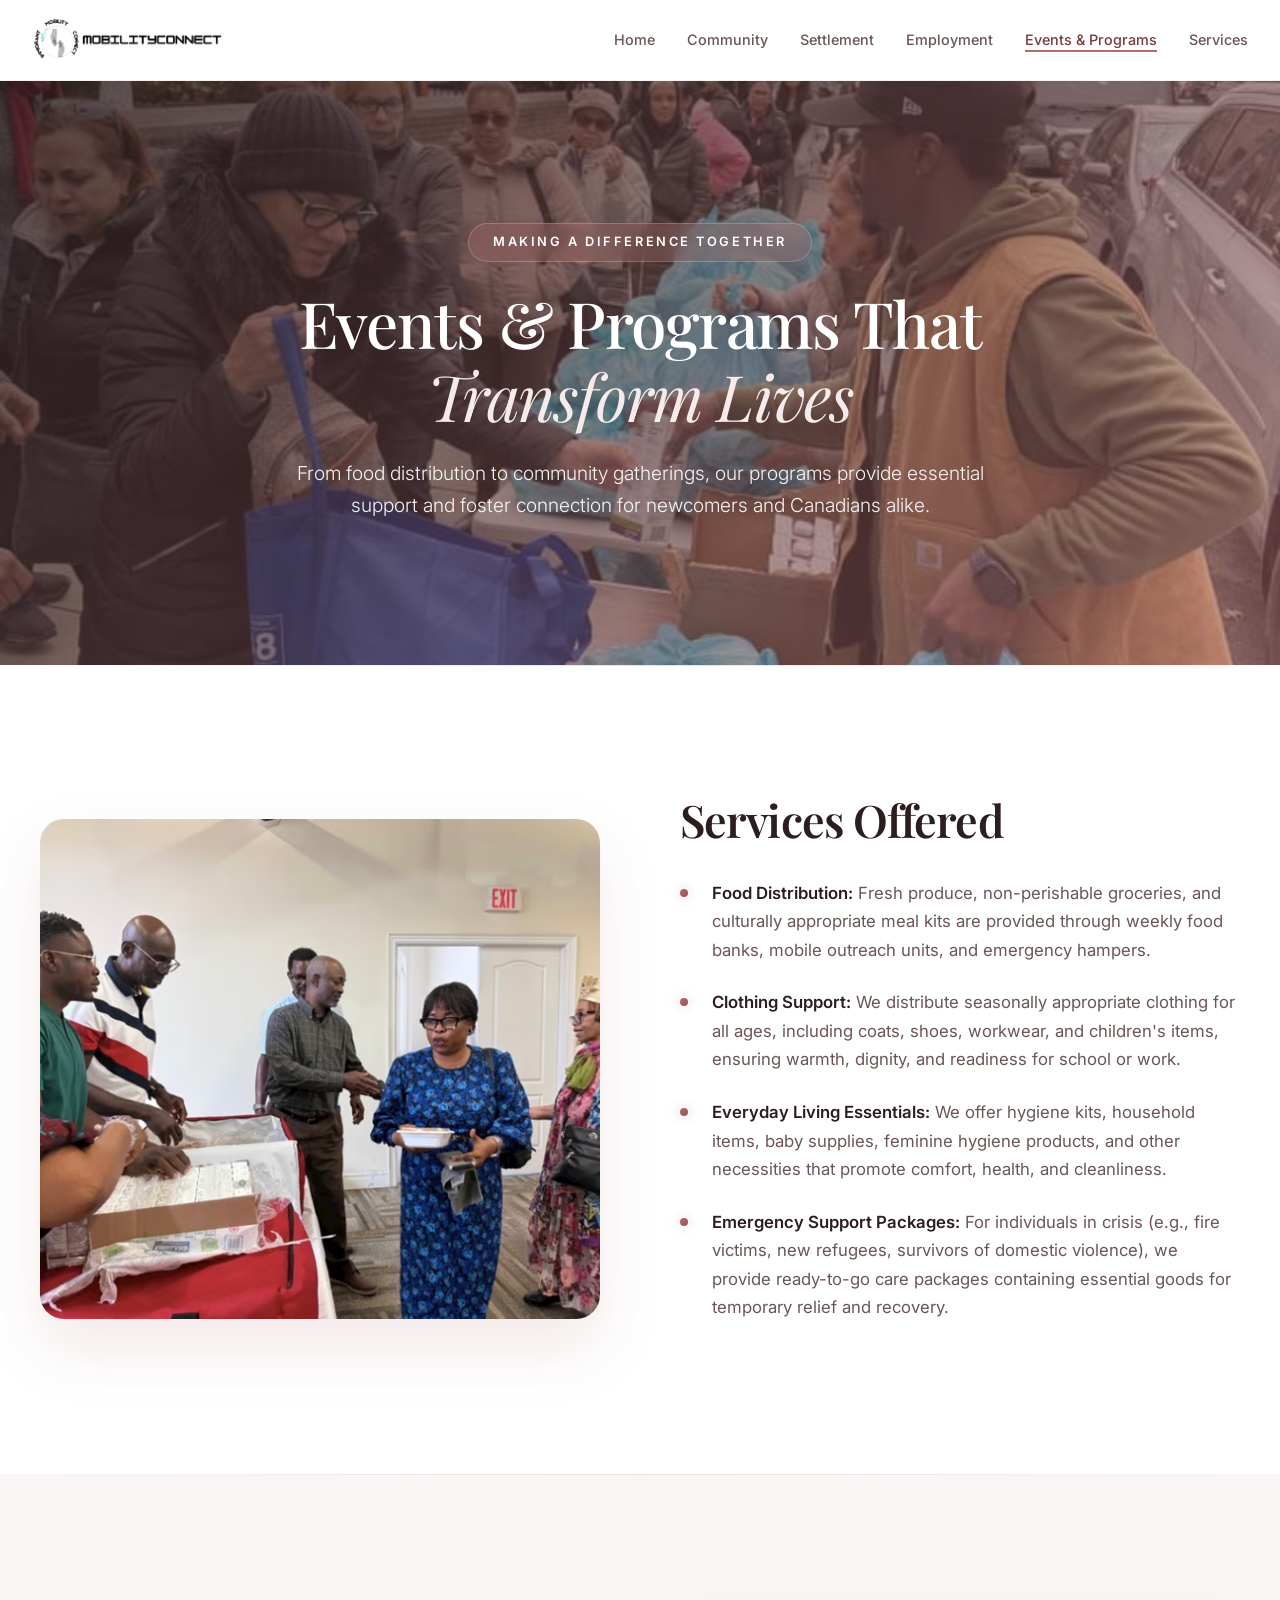
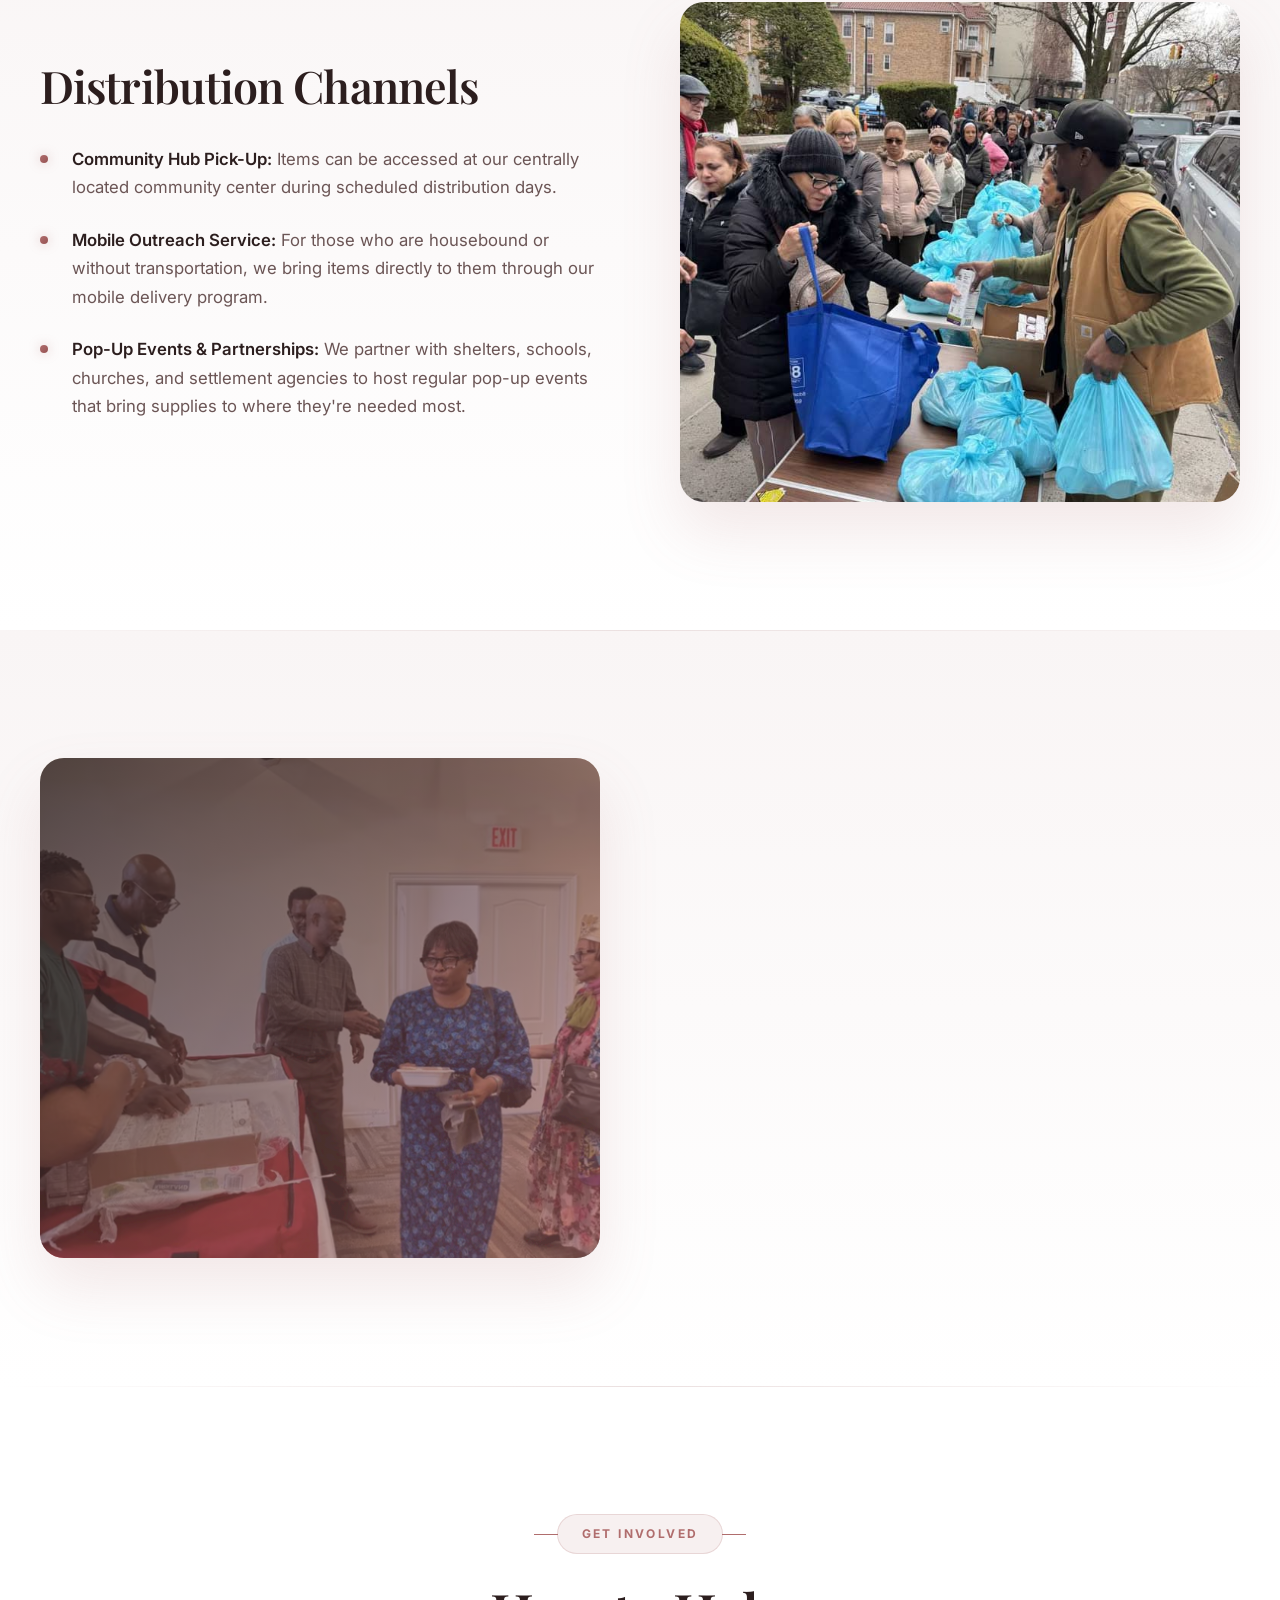
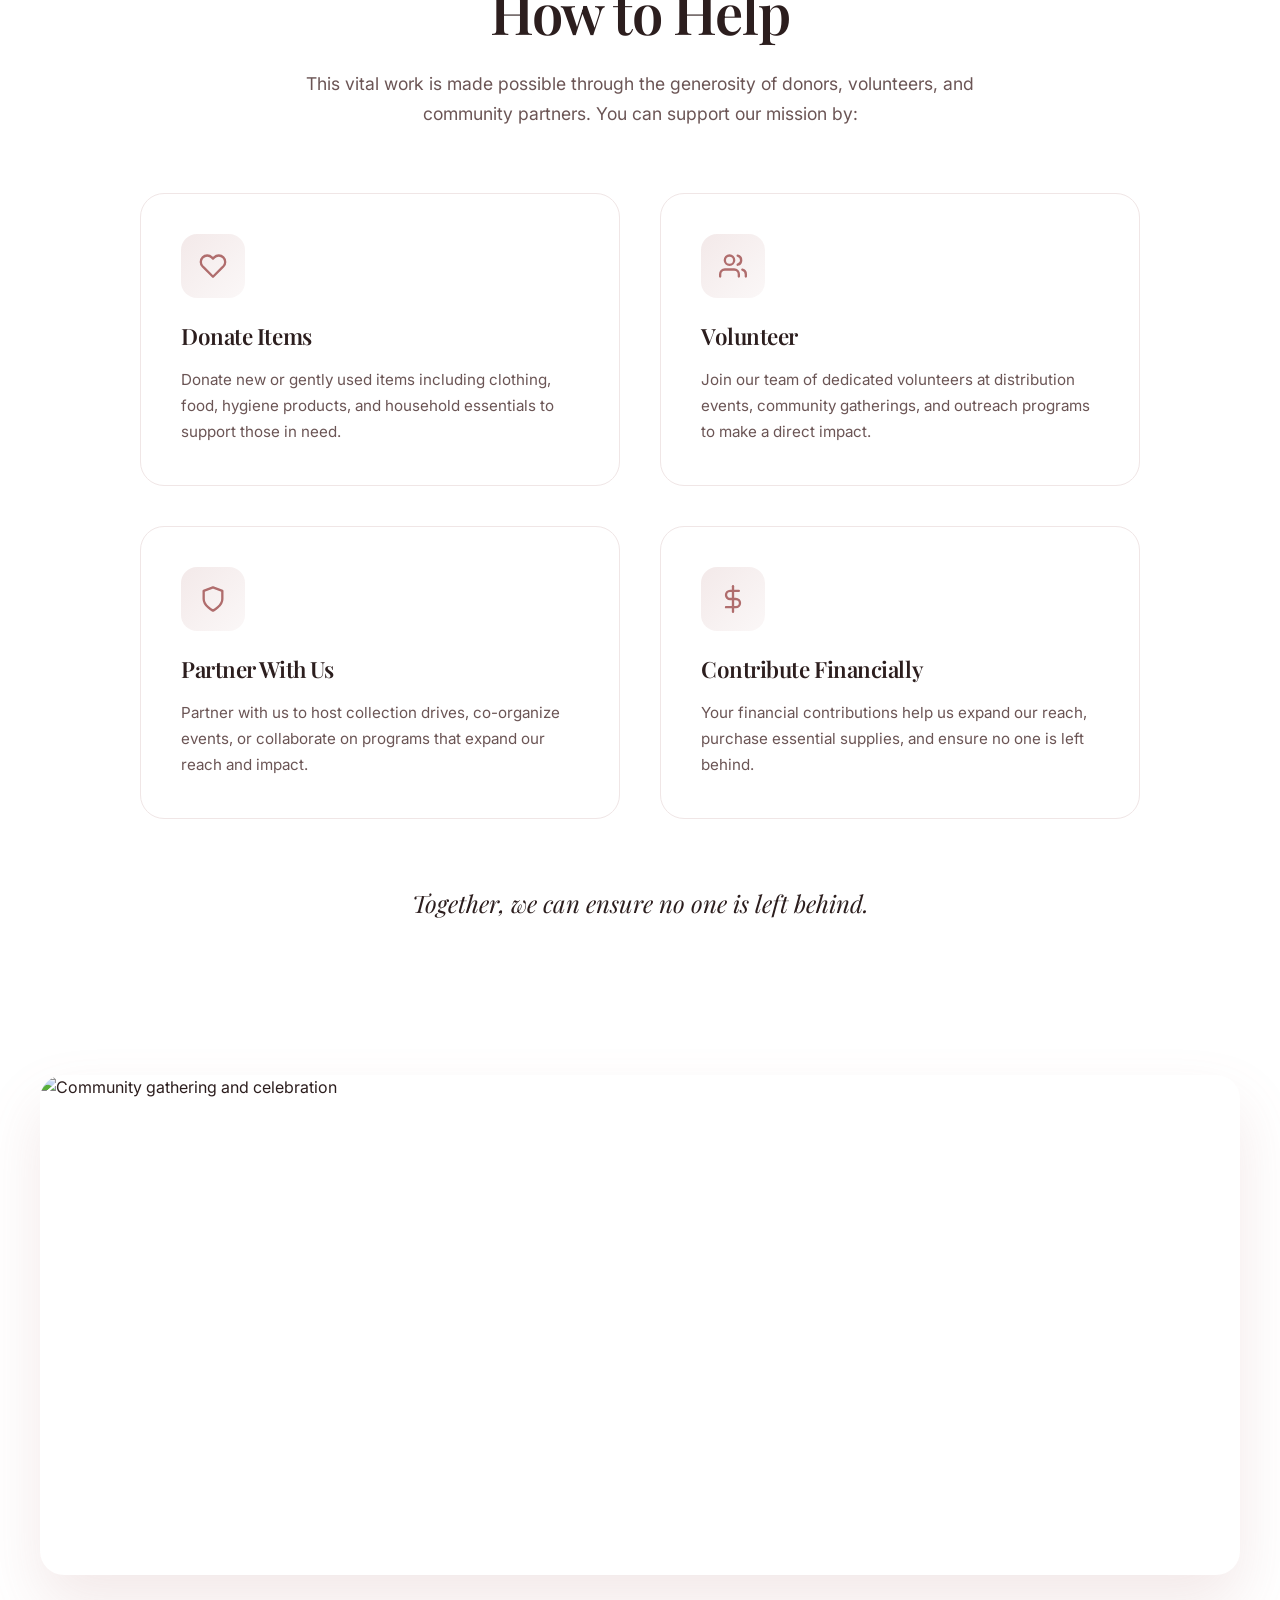
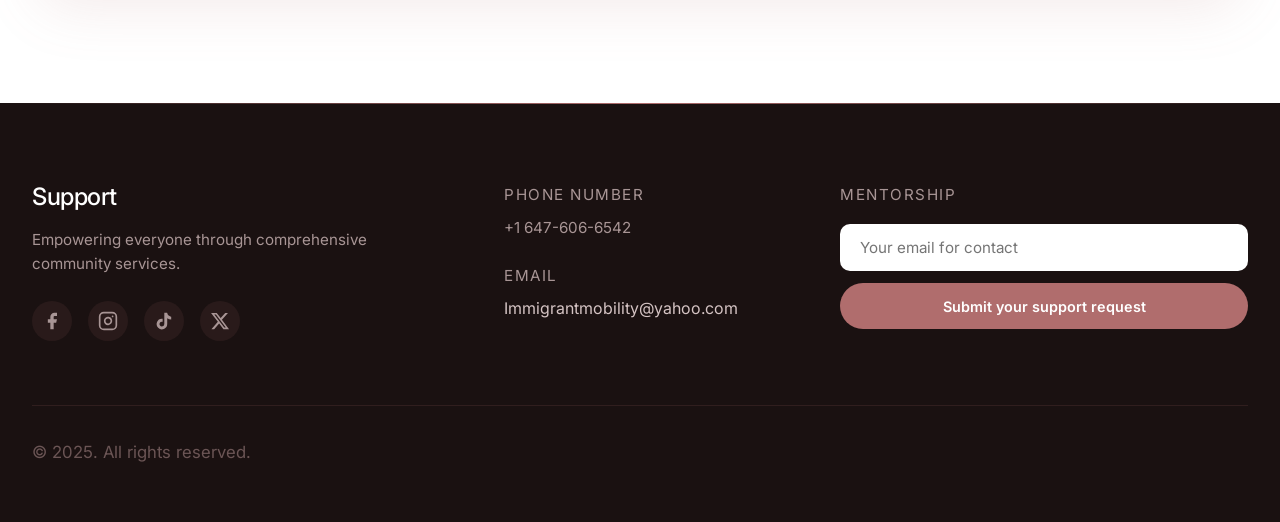
==== commit b1634f9e: "Update events.html" ====
--- a/events.html
+++ b/events.html
@@ -561,7 +561,7 @@
         <div class="container">
             <div class="split-layout reverse">
                 <div class="split-image fade-up">
-<img src="https://images.unsplash.com/photo-1559027615-cd4628902d4a?q=80&w=1920&auto=format&fit=crop" alt="Community event and gathering" class="hero-image">
+<img src="keep/photo3.jpeg" alt="Community event and gathering" class="hero-image">
                 </div>
                 <div class="split-content fade-up delay-1">
                     <h2>Distribution Channels</h2>
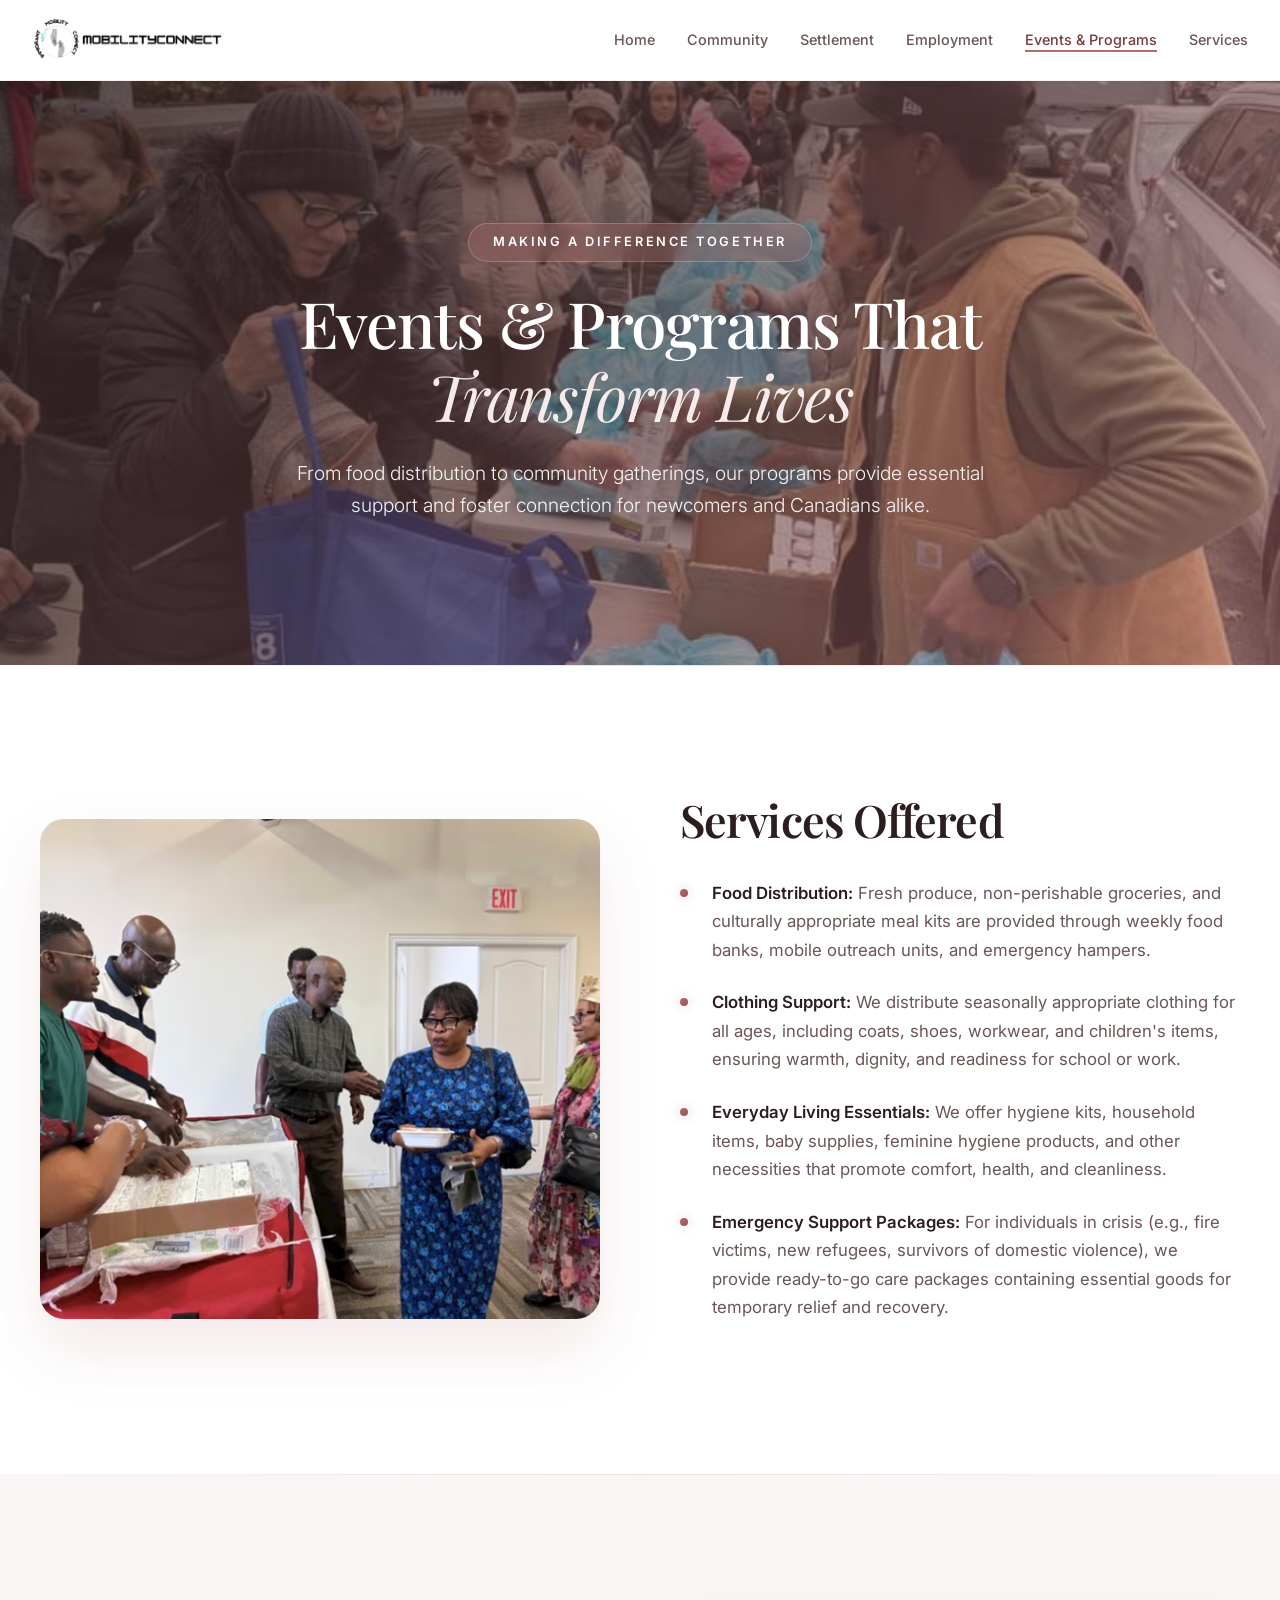
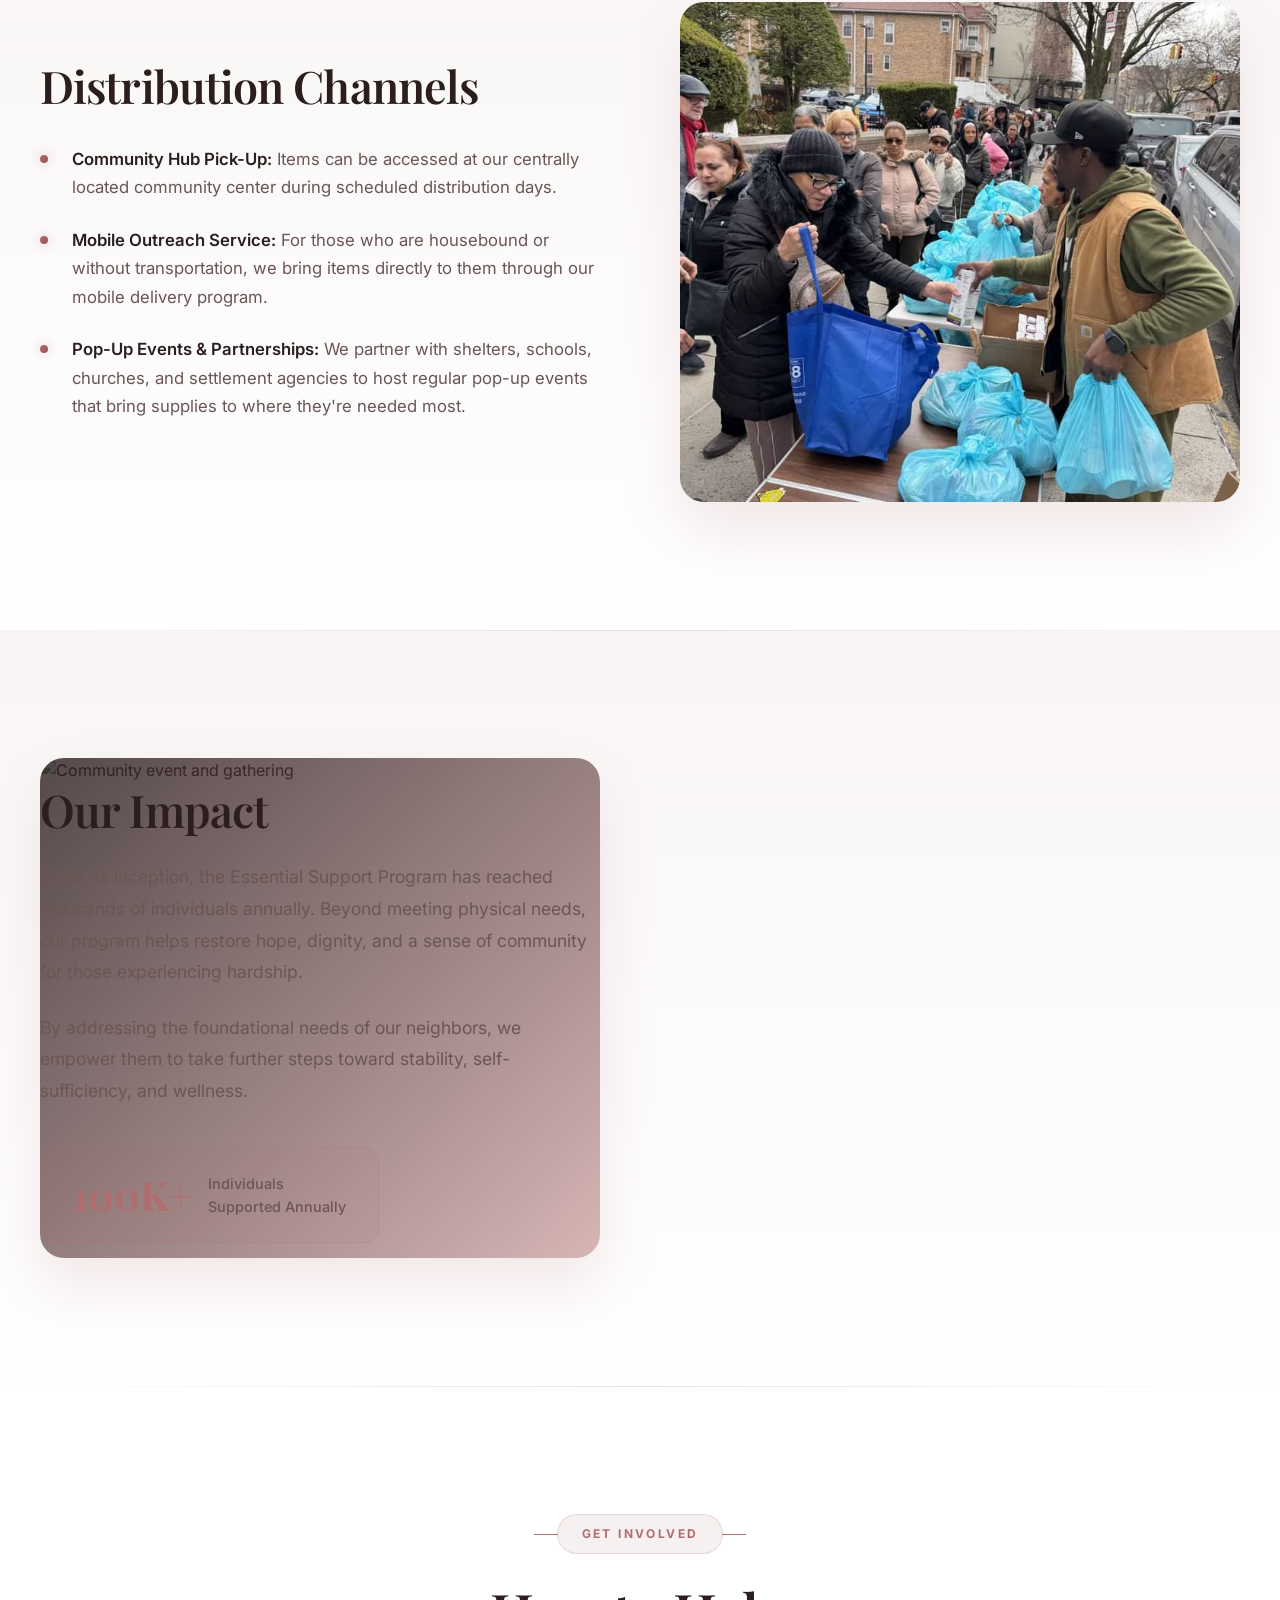
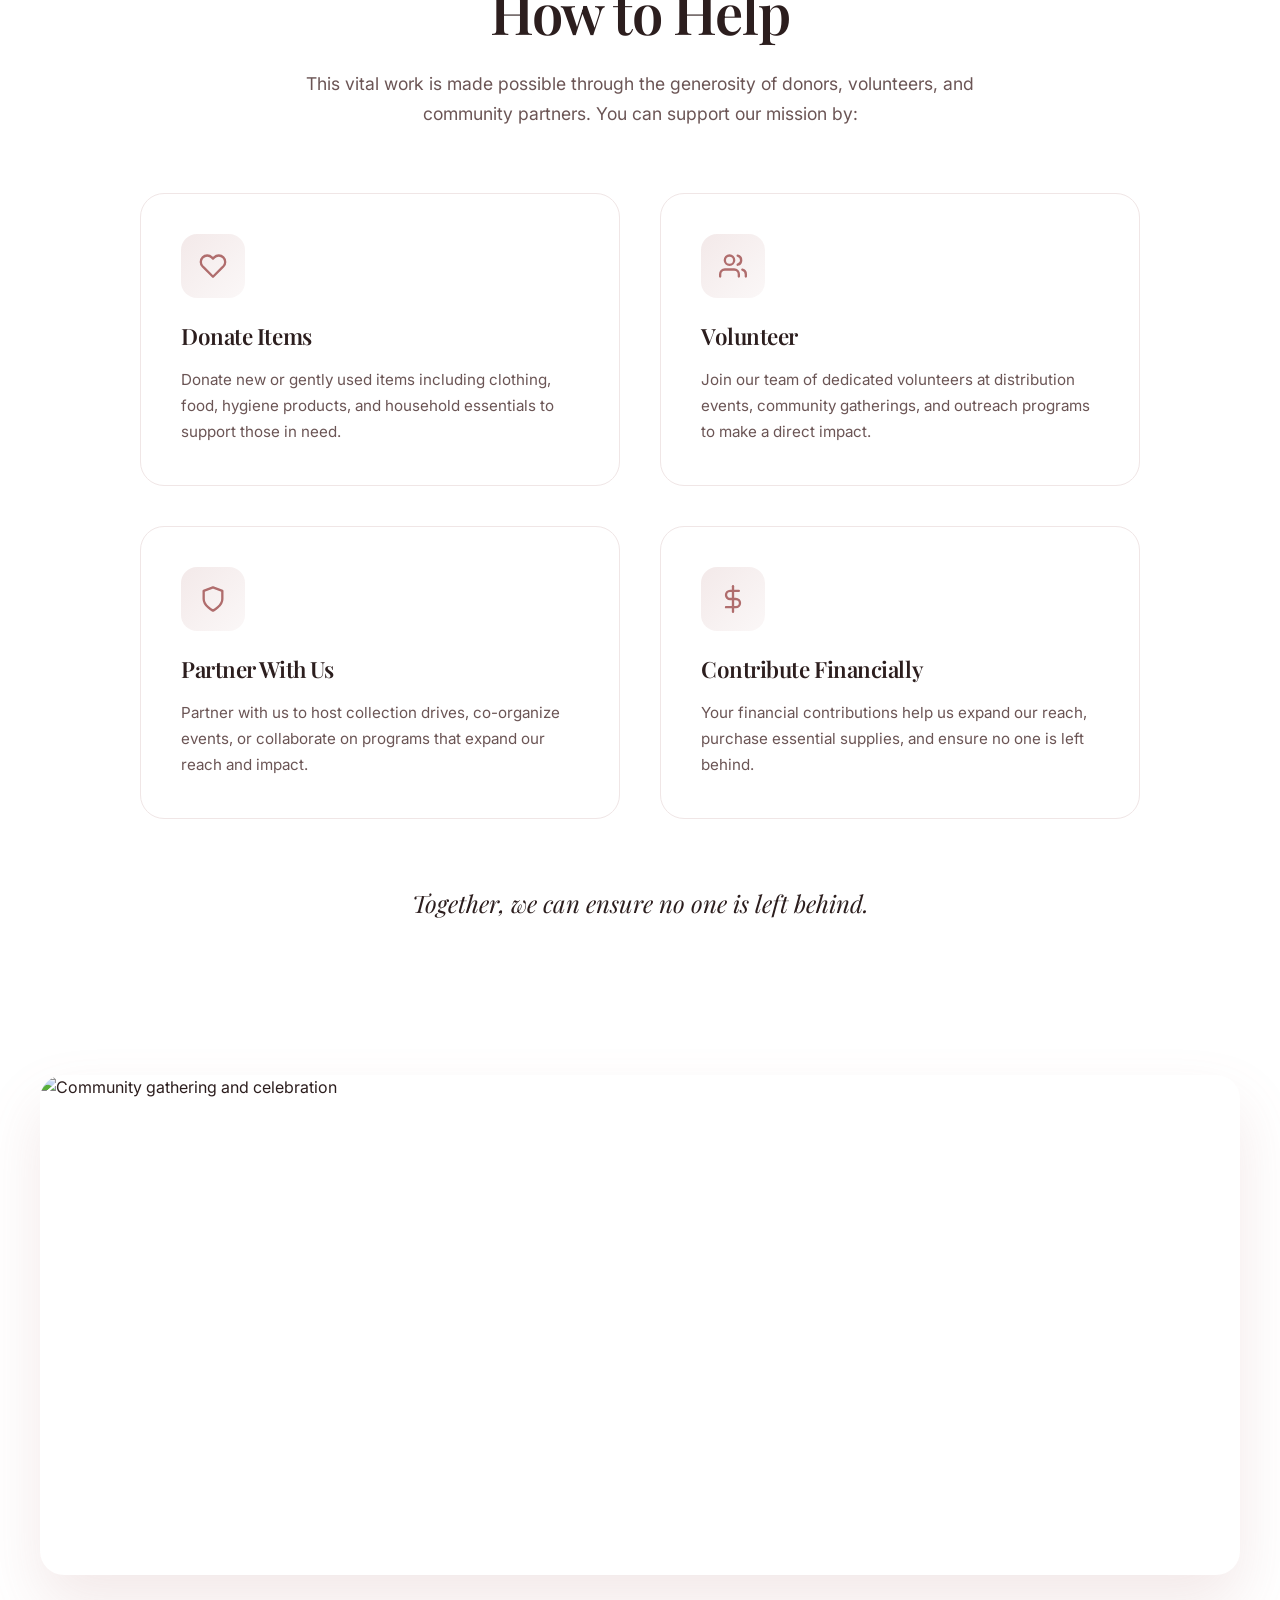
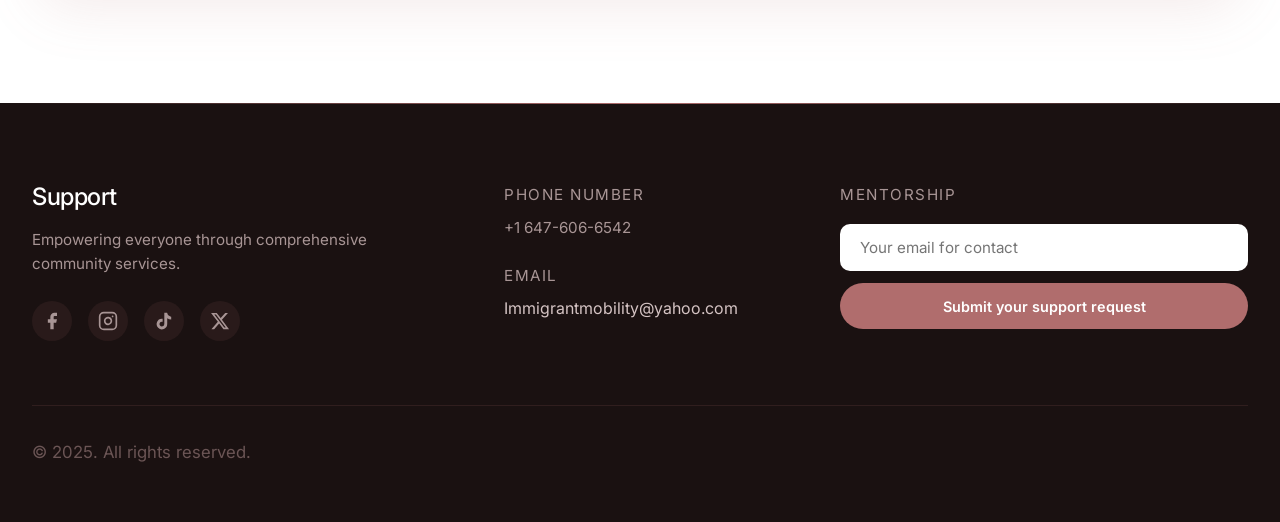
==== commit 146c1fd1: "Update events.html" ====
--- a/events.html
+++ b/events.html
@@ -580,7 +580,7 @@
         <div class="container">
             <div class="impact-grid">
                 <div class="impact-image fade-up">
-                    <img src="keep/photo4.png" alt="Community event and gathering" class="hero-image">
+                    <img src="https://images.unsplash.com/photo-1559027615-cd4628902d4a?q=80&w=1920&auto=format&fit=crop" alt="Community event and gathering" class="hero-image">
             <div class="hero-overlay"></div>
                 <div class="impact-content fade-up delay-1">
                     <h2>Our Impact</h2>
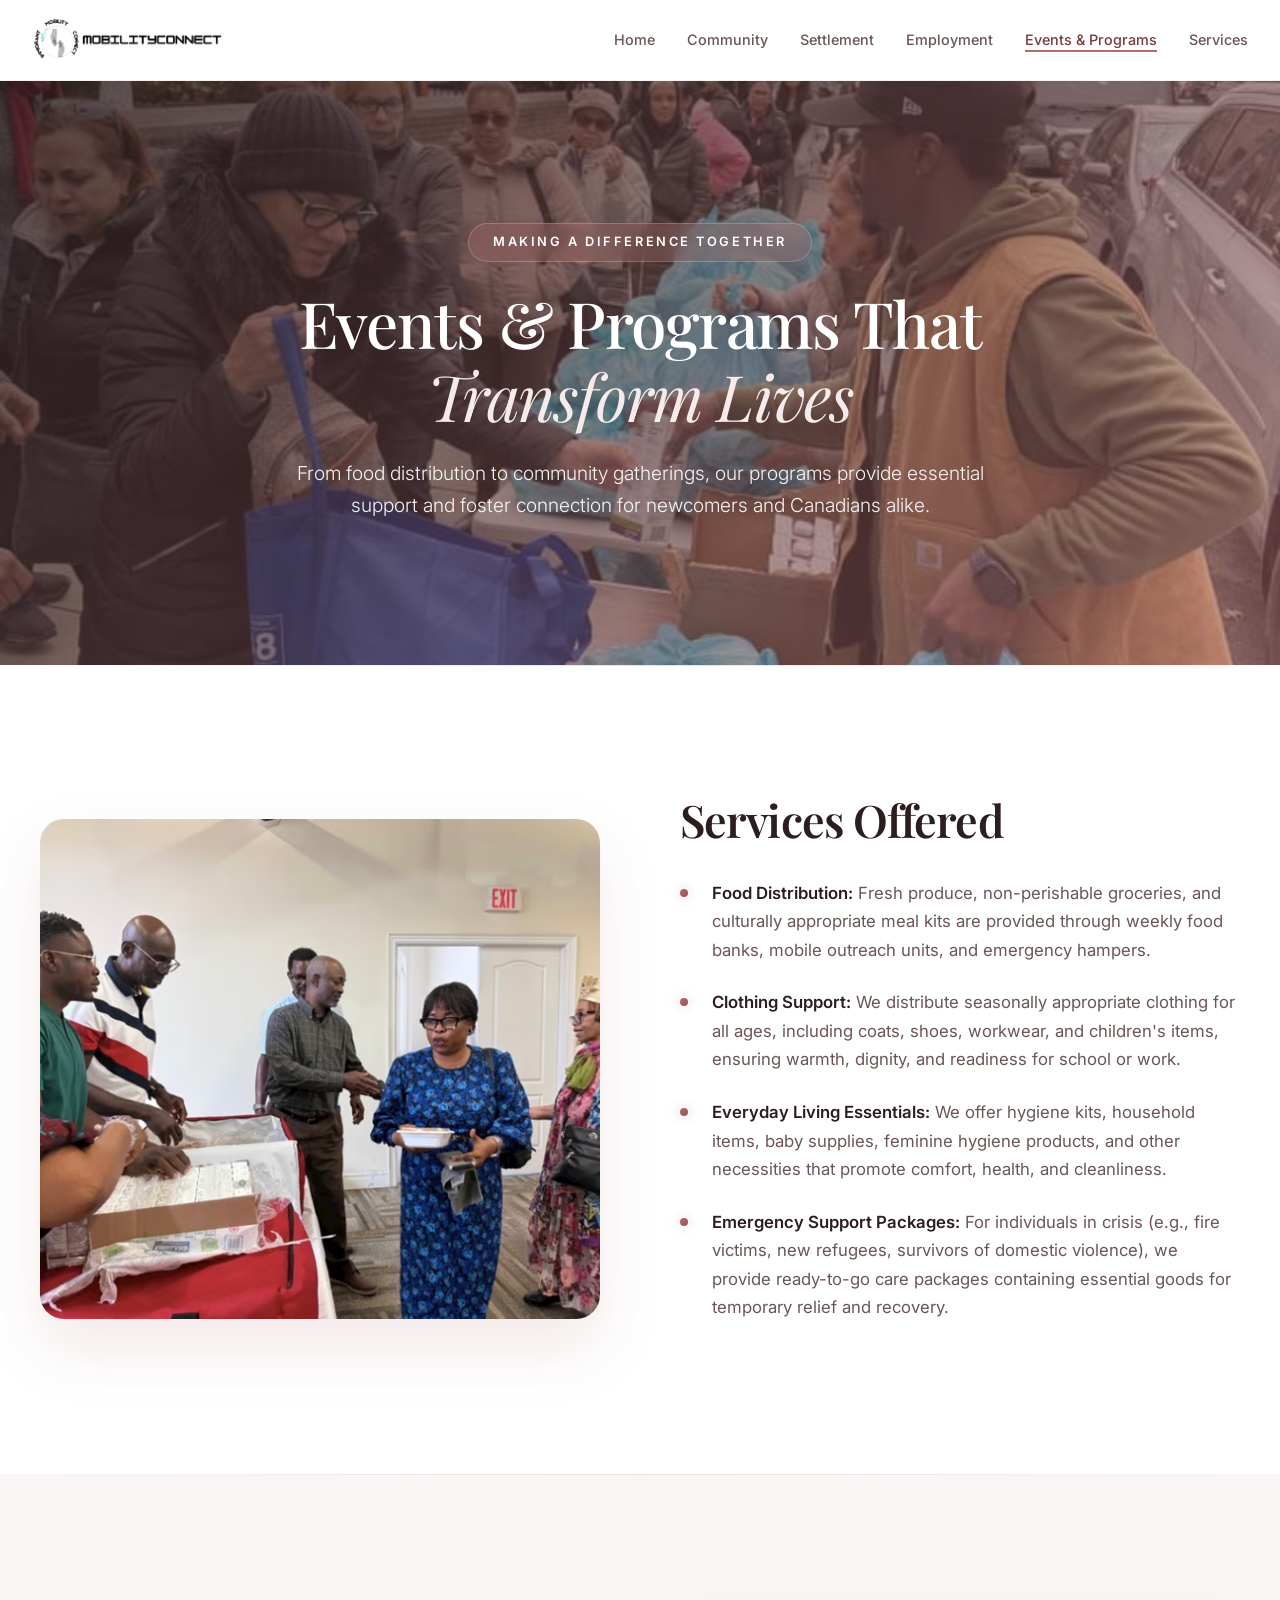
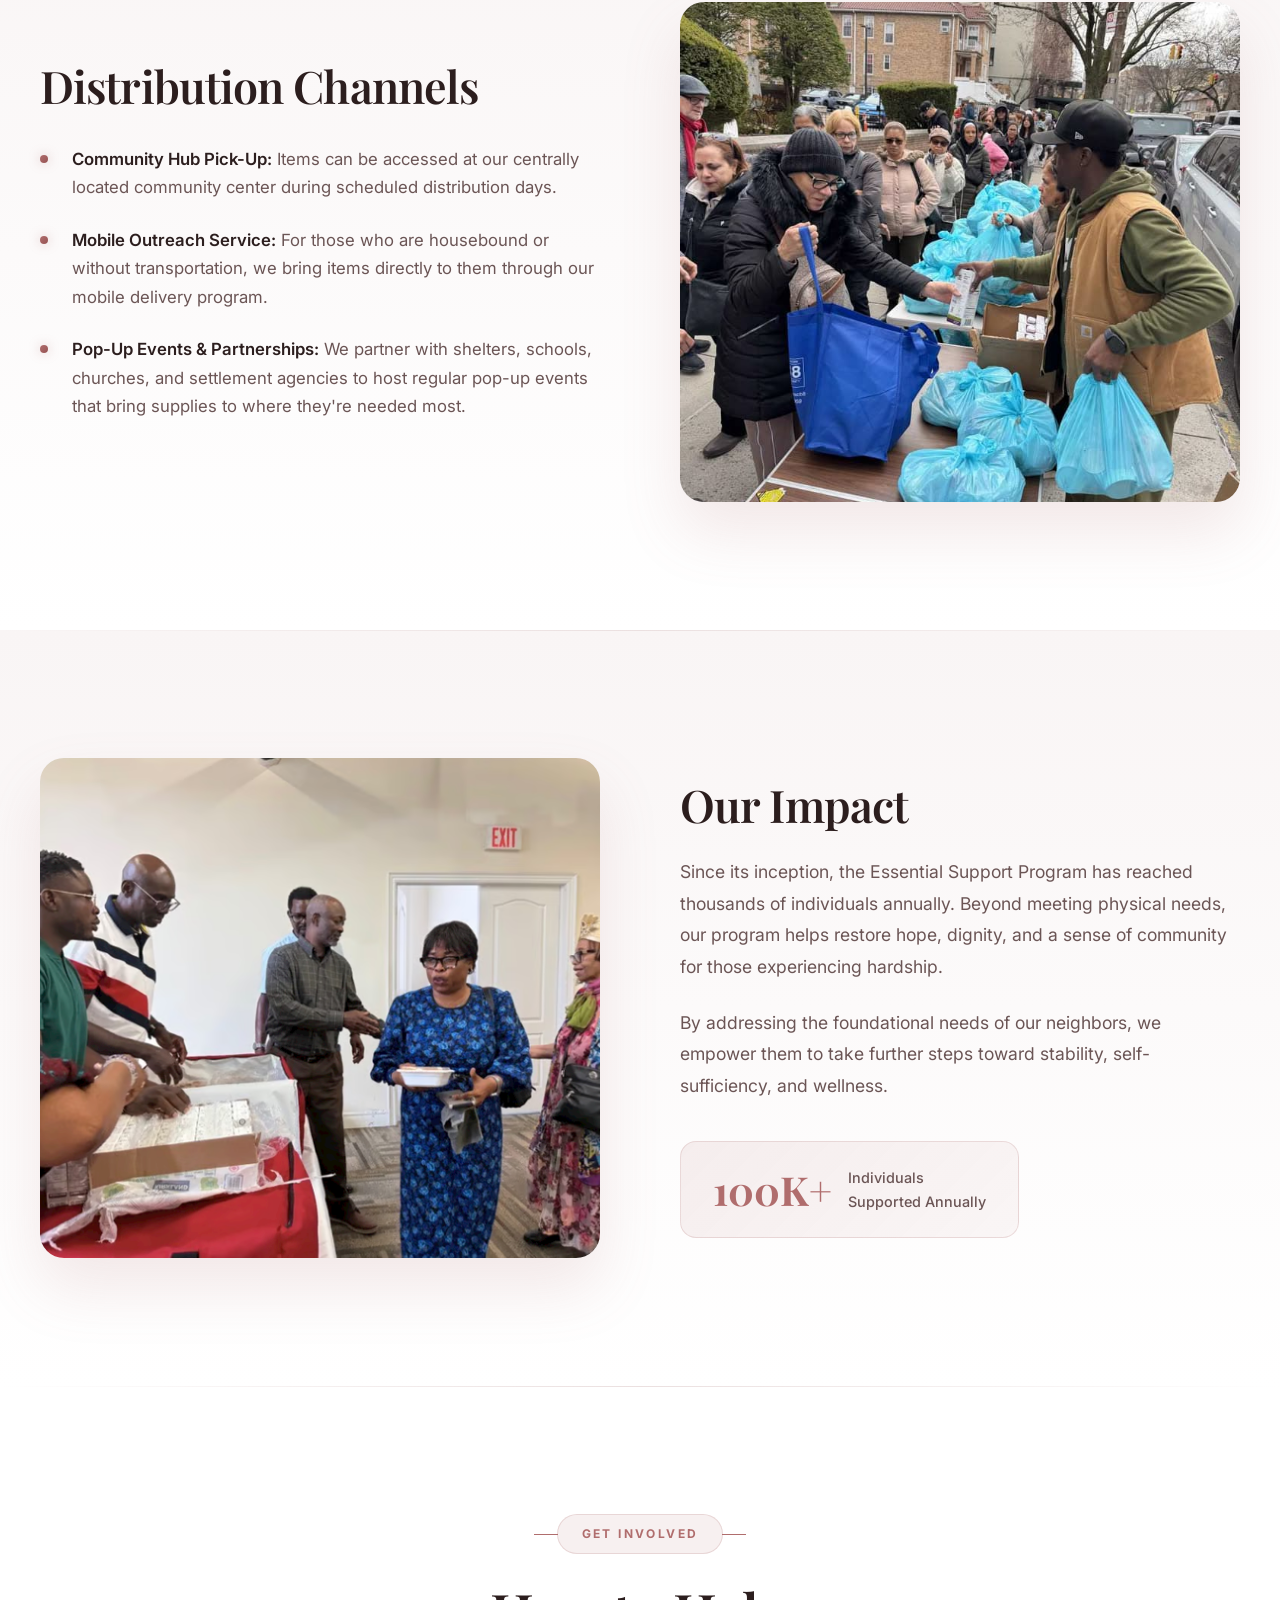
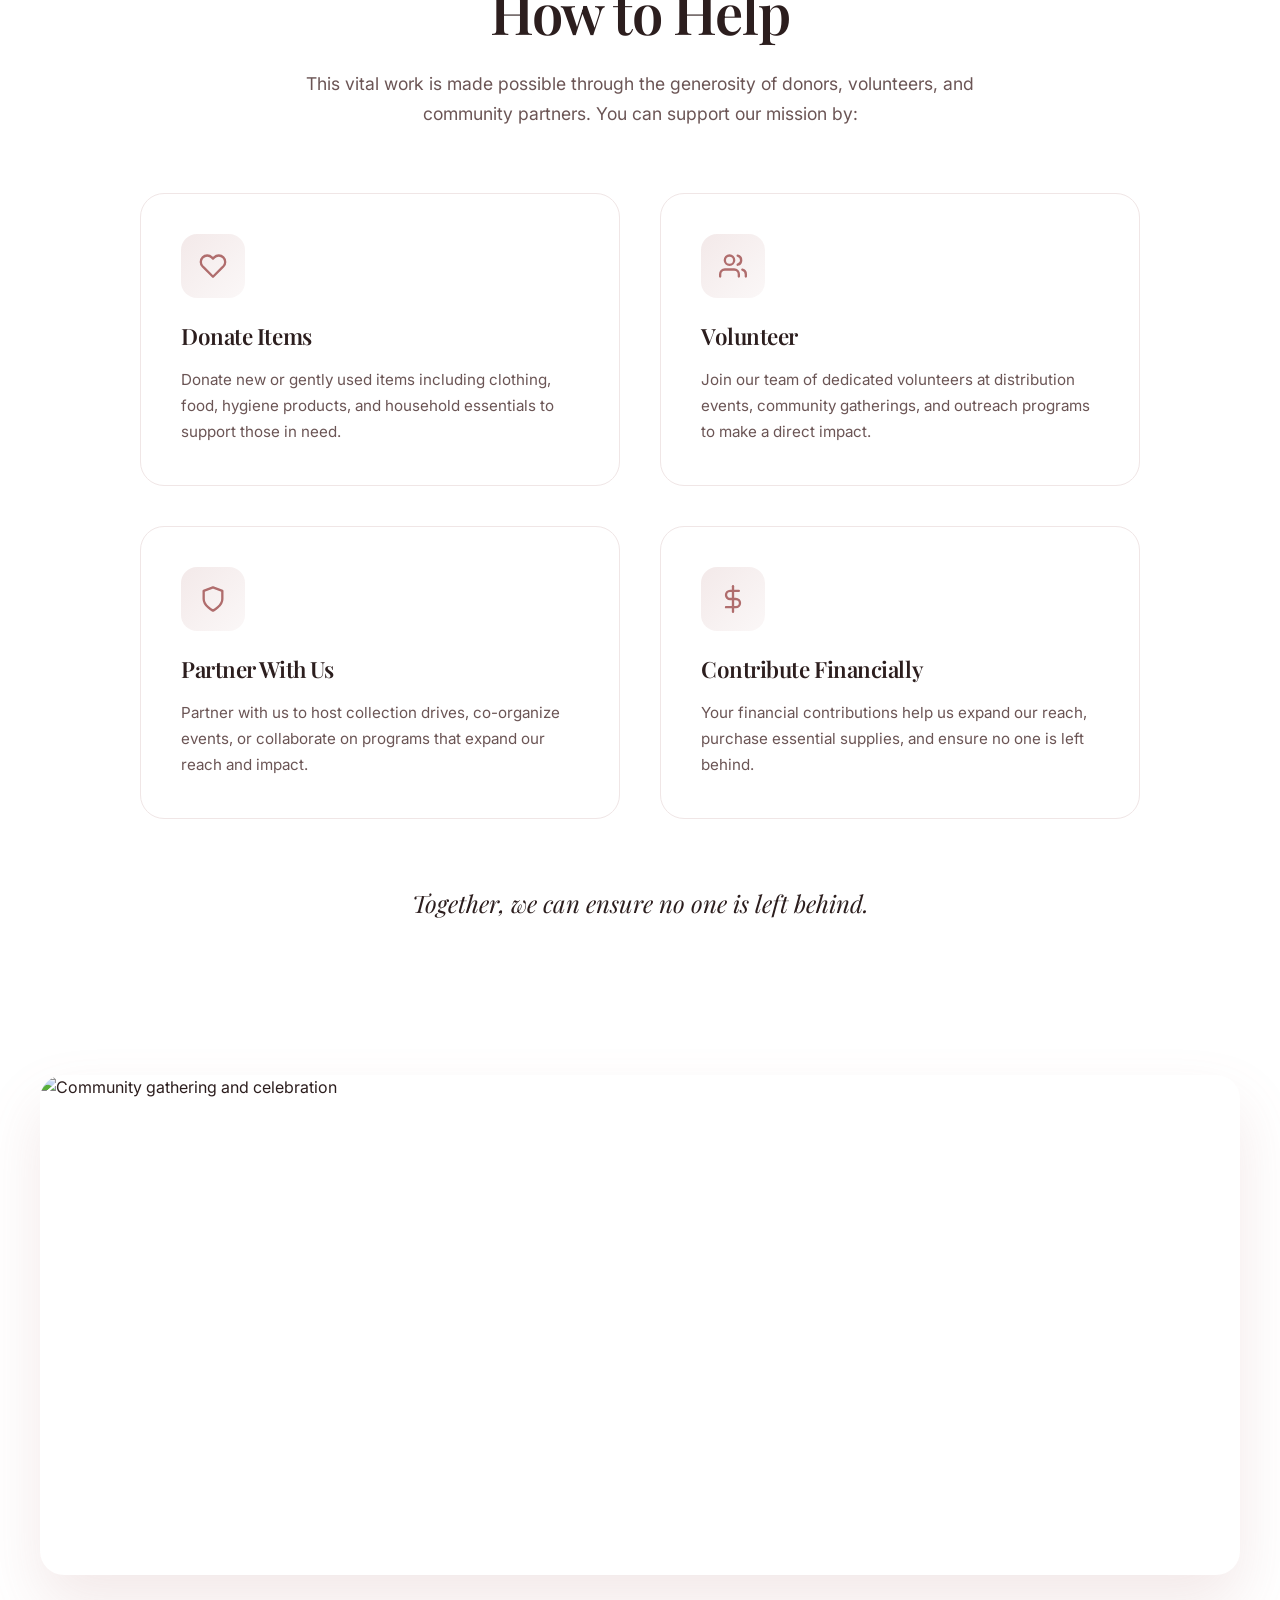
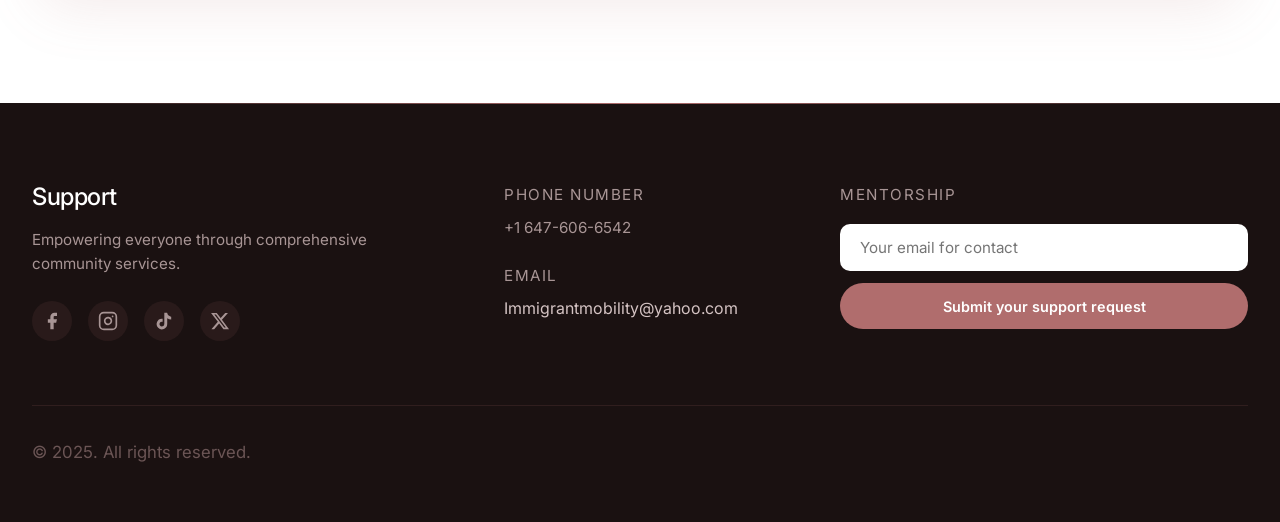
==== commit 75e1c7f8: "Update events.html" ====
--- a/events.html
+++ b/events.html
@@ -575,13 +575,13 @@
         </div>
     </section>
 
-    <!-- IMPACT SECTION -->
+        <!-- IMPACT SECTION -->
     <section class="impact-section">
         <div class="container">
             <div class="impact-grid">
                 <div class="impact-image fade-up">
-                    <img src="https://images.unsplash.com/photo-1559027615-cd4628902d4a?q=80&w=1920&auto=format&fit=crop" alt="Community event and gathering" class="hero-image">
-            <div class="hero-overlay"></div>
+                    <img src="keep/photo4.png" alt="Community volunteers and impact">
+                </div>
                 <div class="impact-content fade-up delay-1">
                     <h2>Our Impact</h2>
                     <p>Since its inception, the Essential Support Program has reached thousands of individuals annually. Beyond meeting physical needs, our program helps restore hope, dignity, and a sense of community for those experiencing hardship.</p>
@@ -594,7 +594,6 @@
             </div>
         </div>
     </section>
-
     <!-- HOW TO HELP SECTION -->
     <section class="help-section">
         <div class="container">
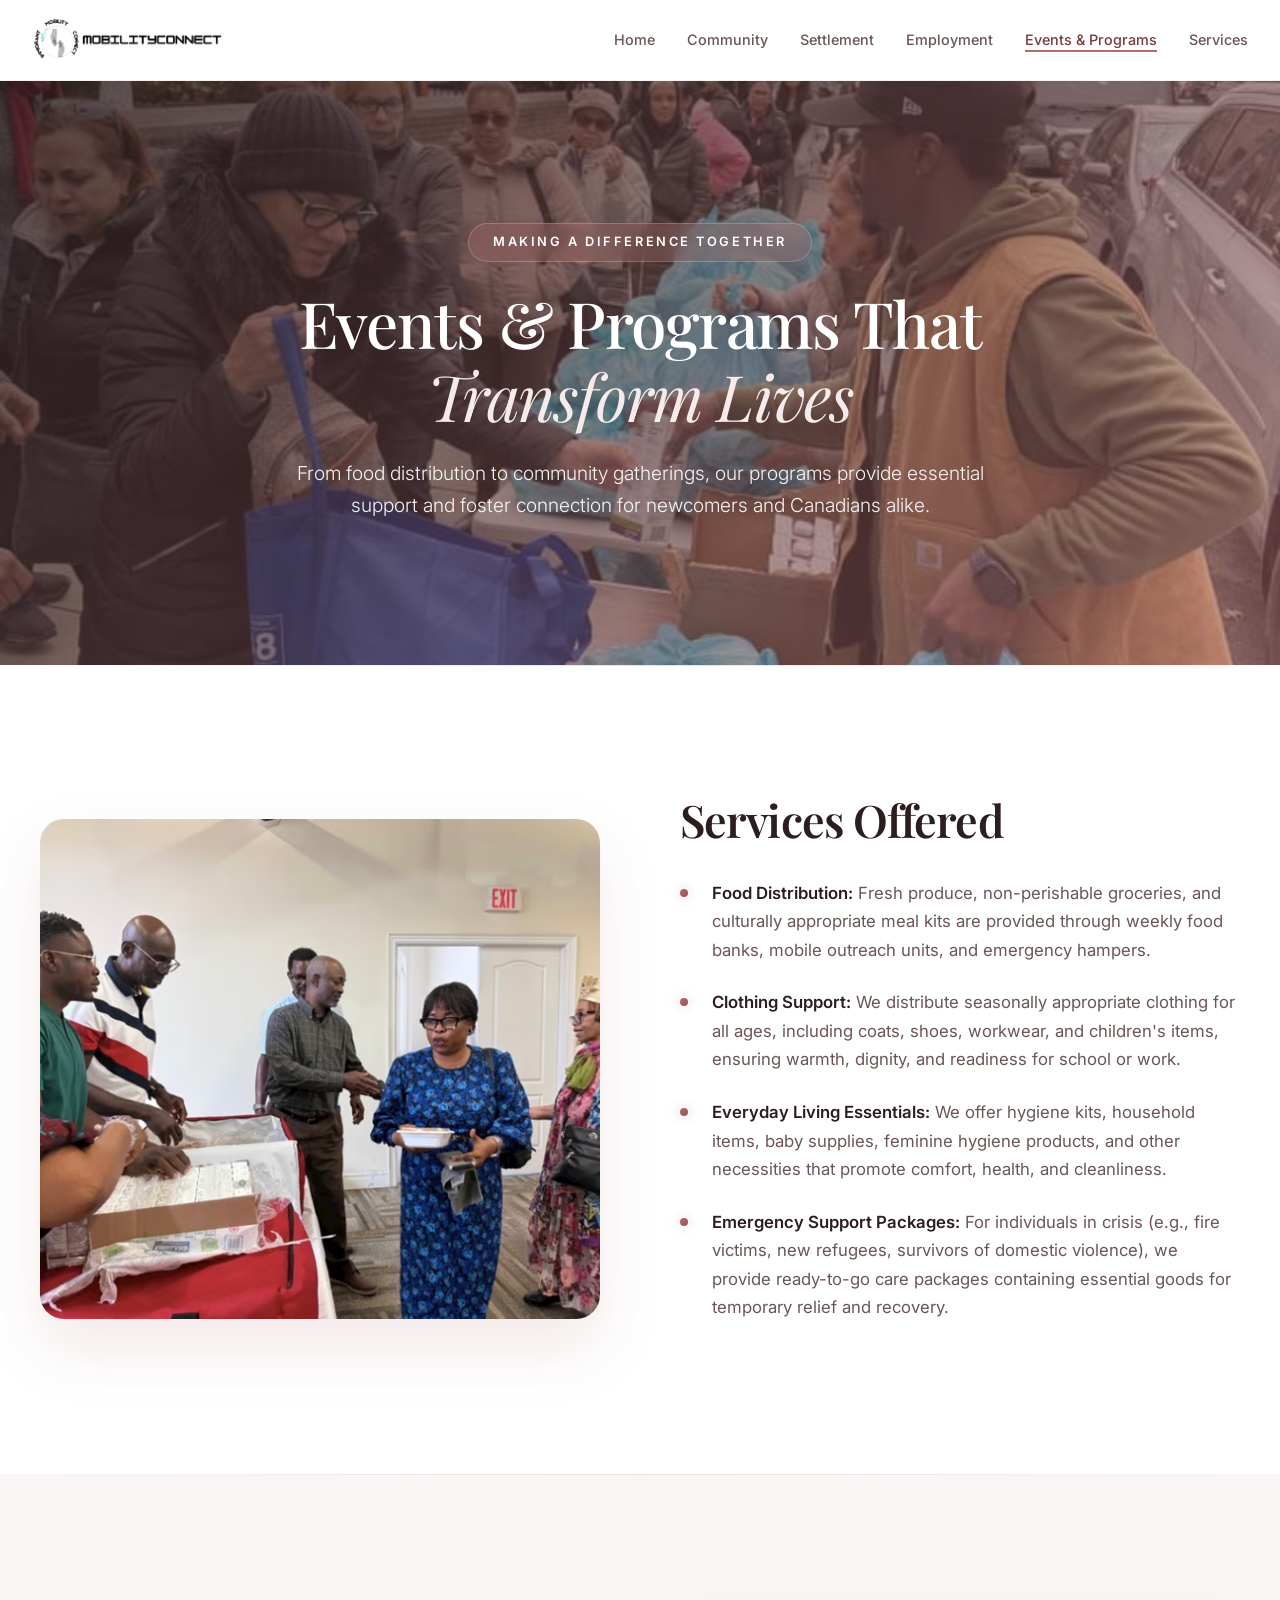
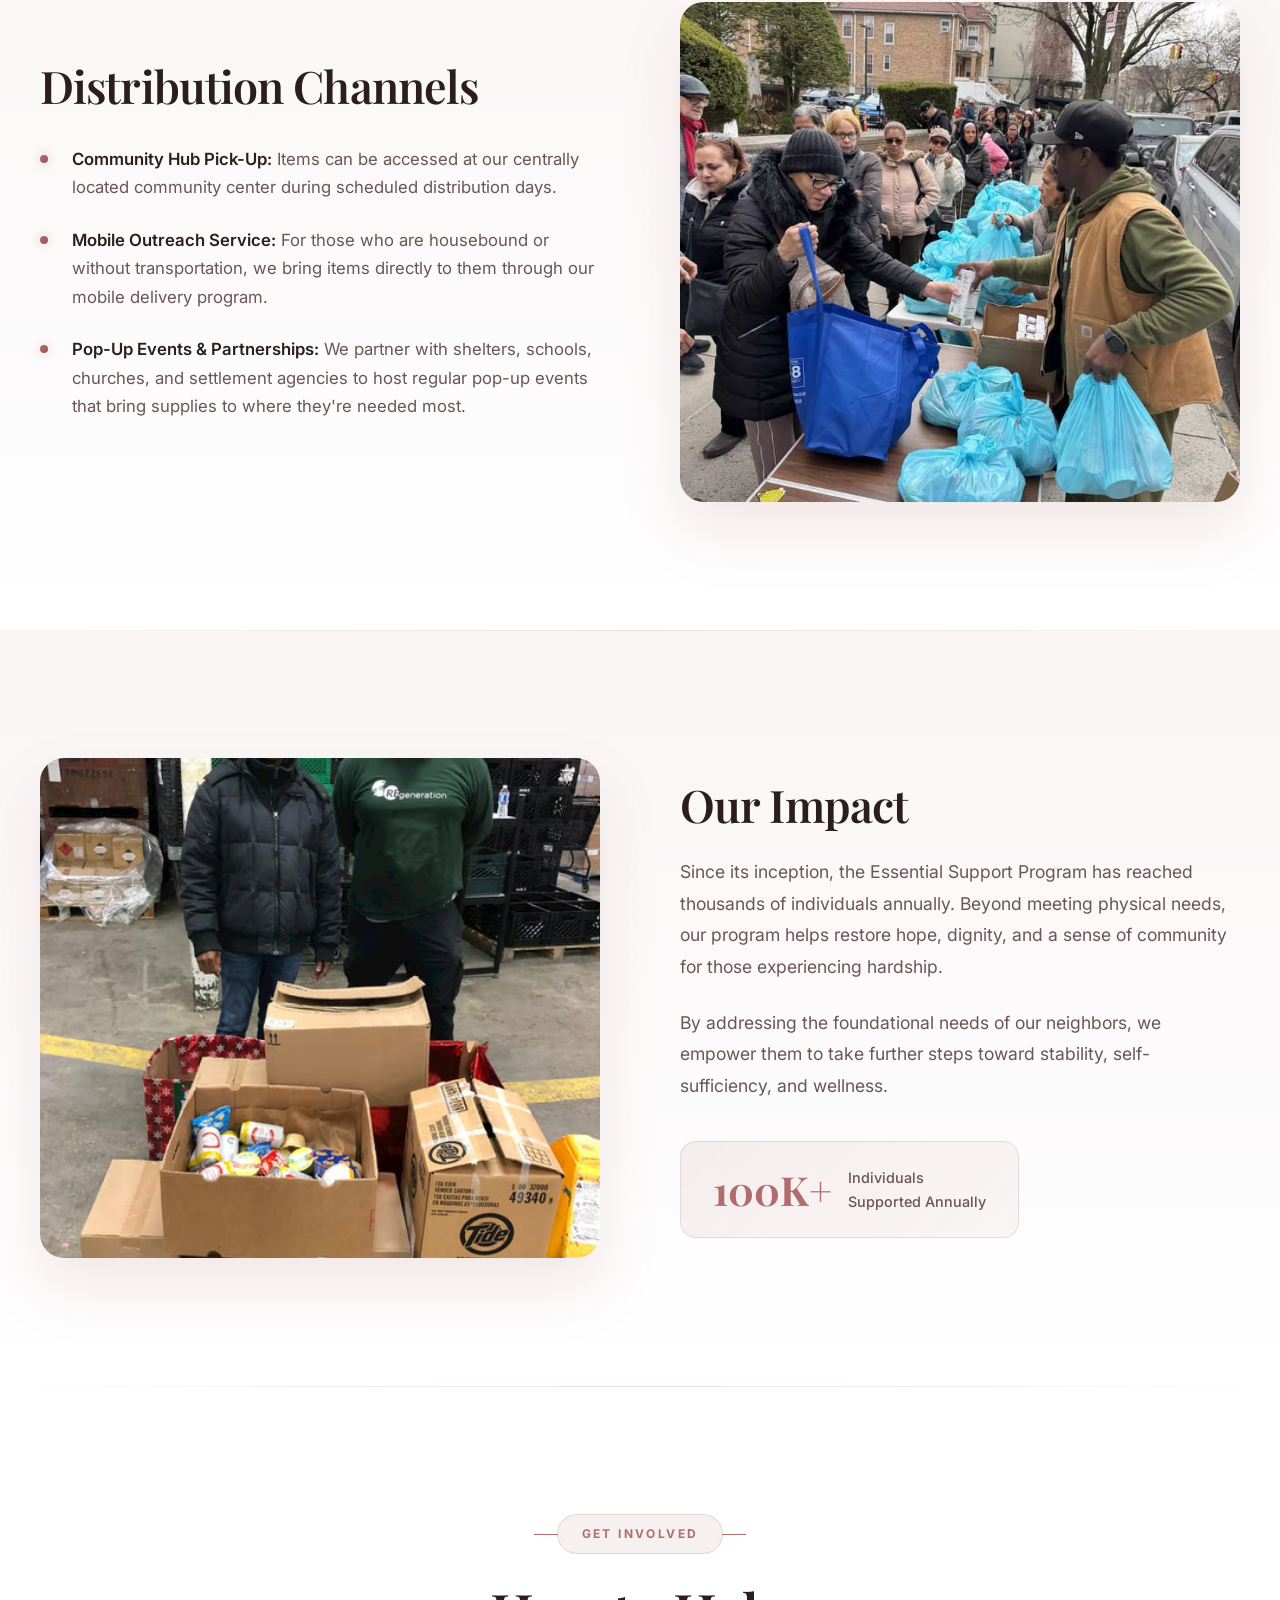
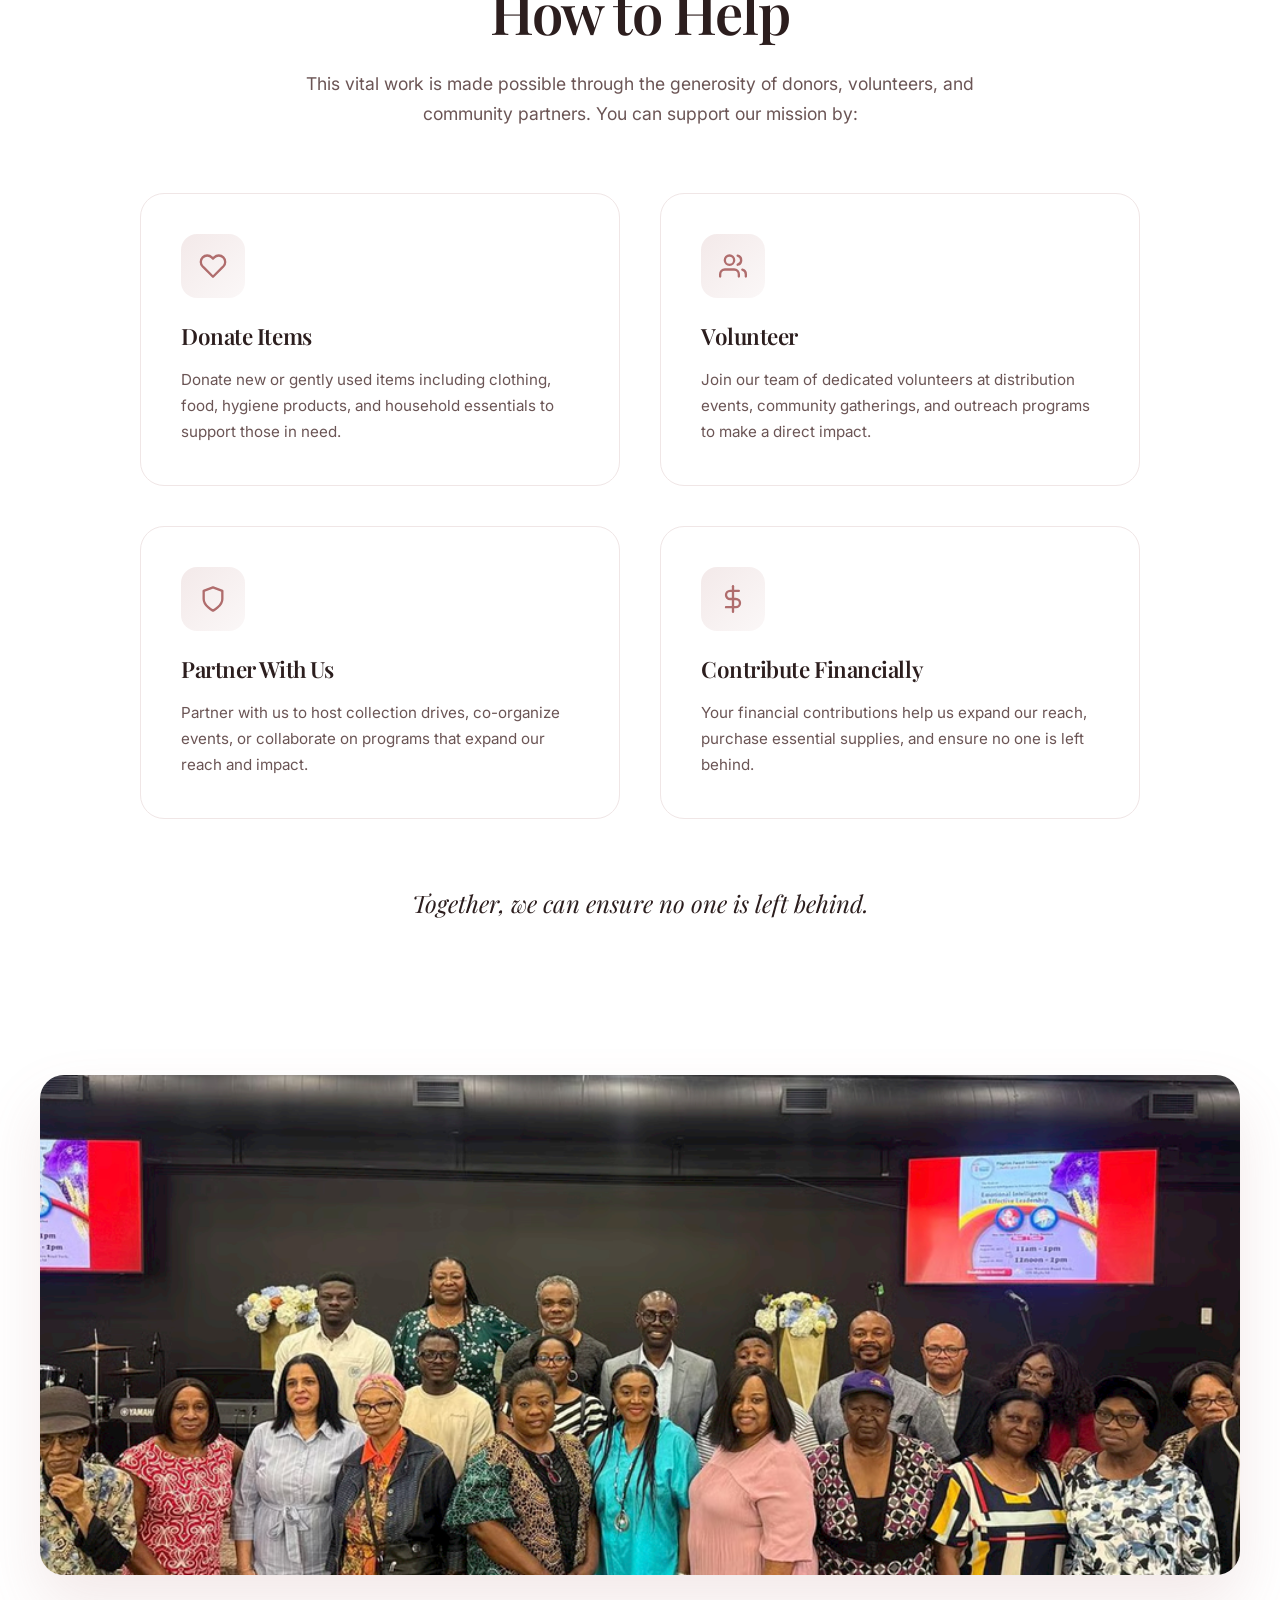
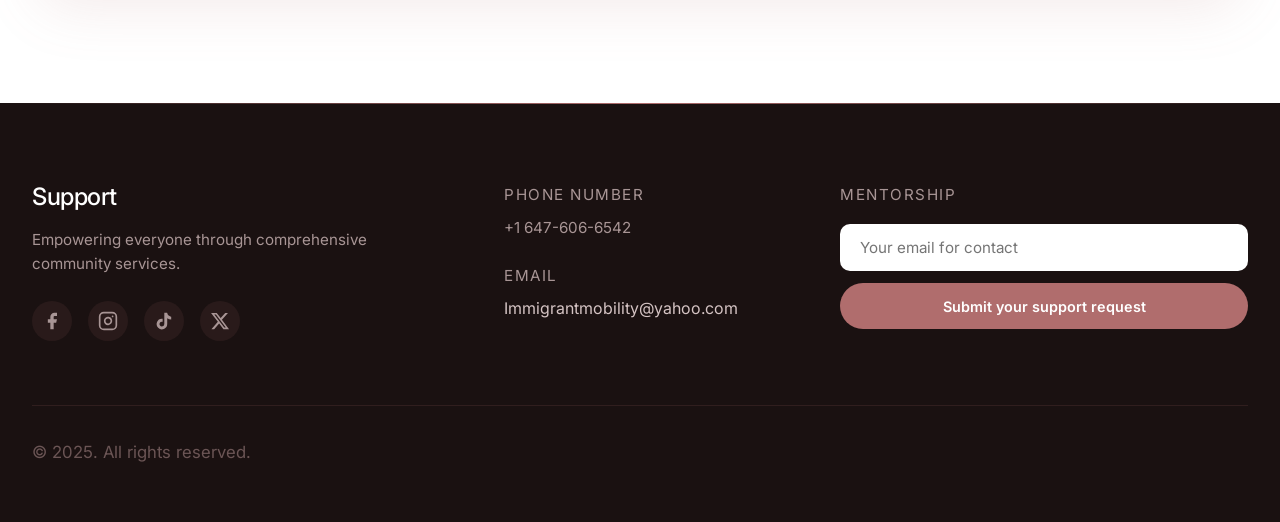
==== commit 314a9608: "Update events.html" ====
--- a/events.html
+++ b/events.html
@@ -580,7 +580,7 @@
         <div class="container">
             <div class="impact-grid">
                 <div class="impact-image fade-up">
-                    <img src="keep/photo4.png" alt="Community volunteers and impact">
+                    <img src="keep/photo6.png" alt="Community volunteers and impact">
                 </div>
                 <div class="impact-content fade-up delay-1">
                     <h2>Our Impact</h2>
@@ -647,7 +647,7 @@
     <section class="community-section">
         <div class="container">
             <div class="community-image fade-up">
-                <img src="https://images.unsplash.com/photo-1511632765486-a01980e01a18?q=80&w=1920&auto=format&fit=crop" alt="Community gathering and celebration">
+                <img src="keep/photo7.png" alt="Community distribution event">
             </div>
         </div>
     </section>
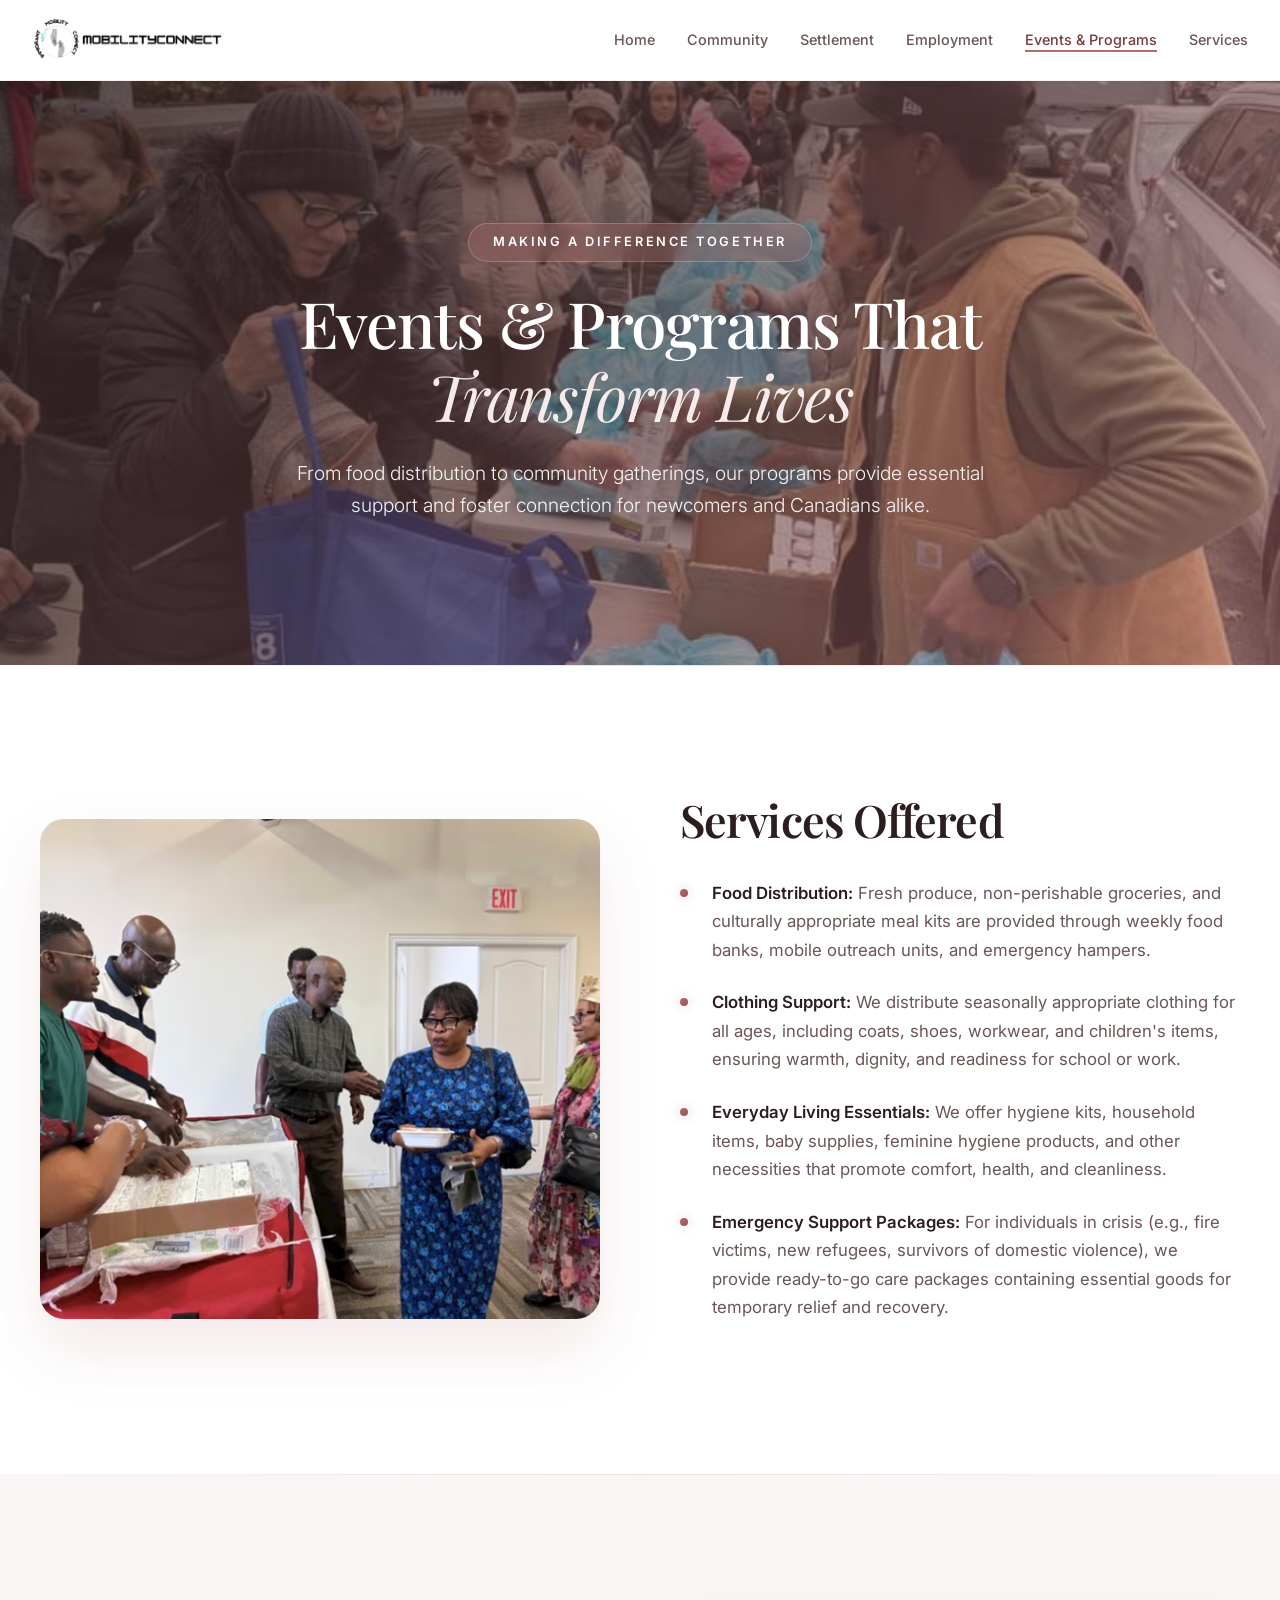
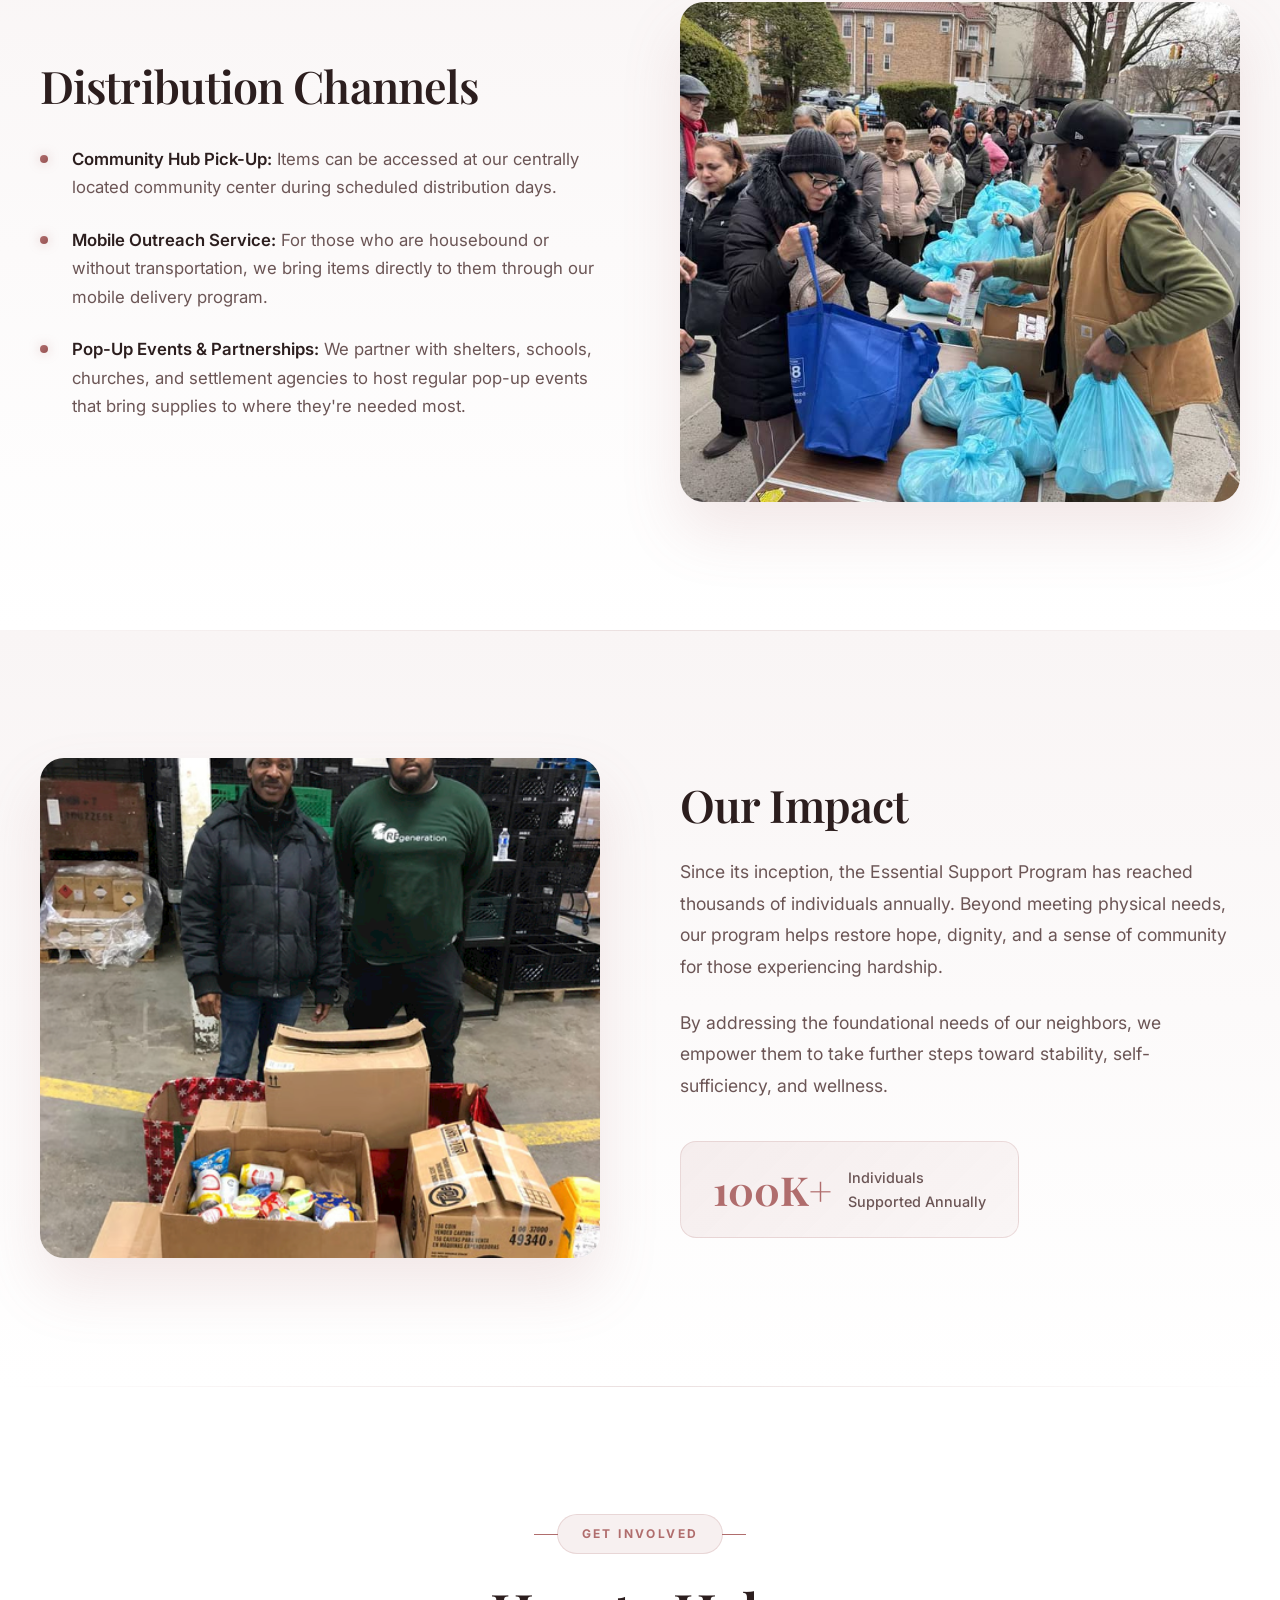
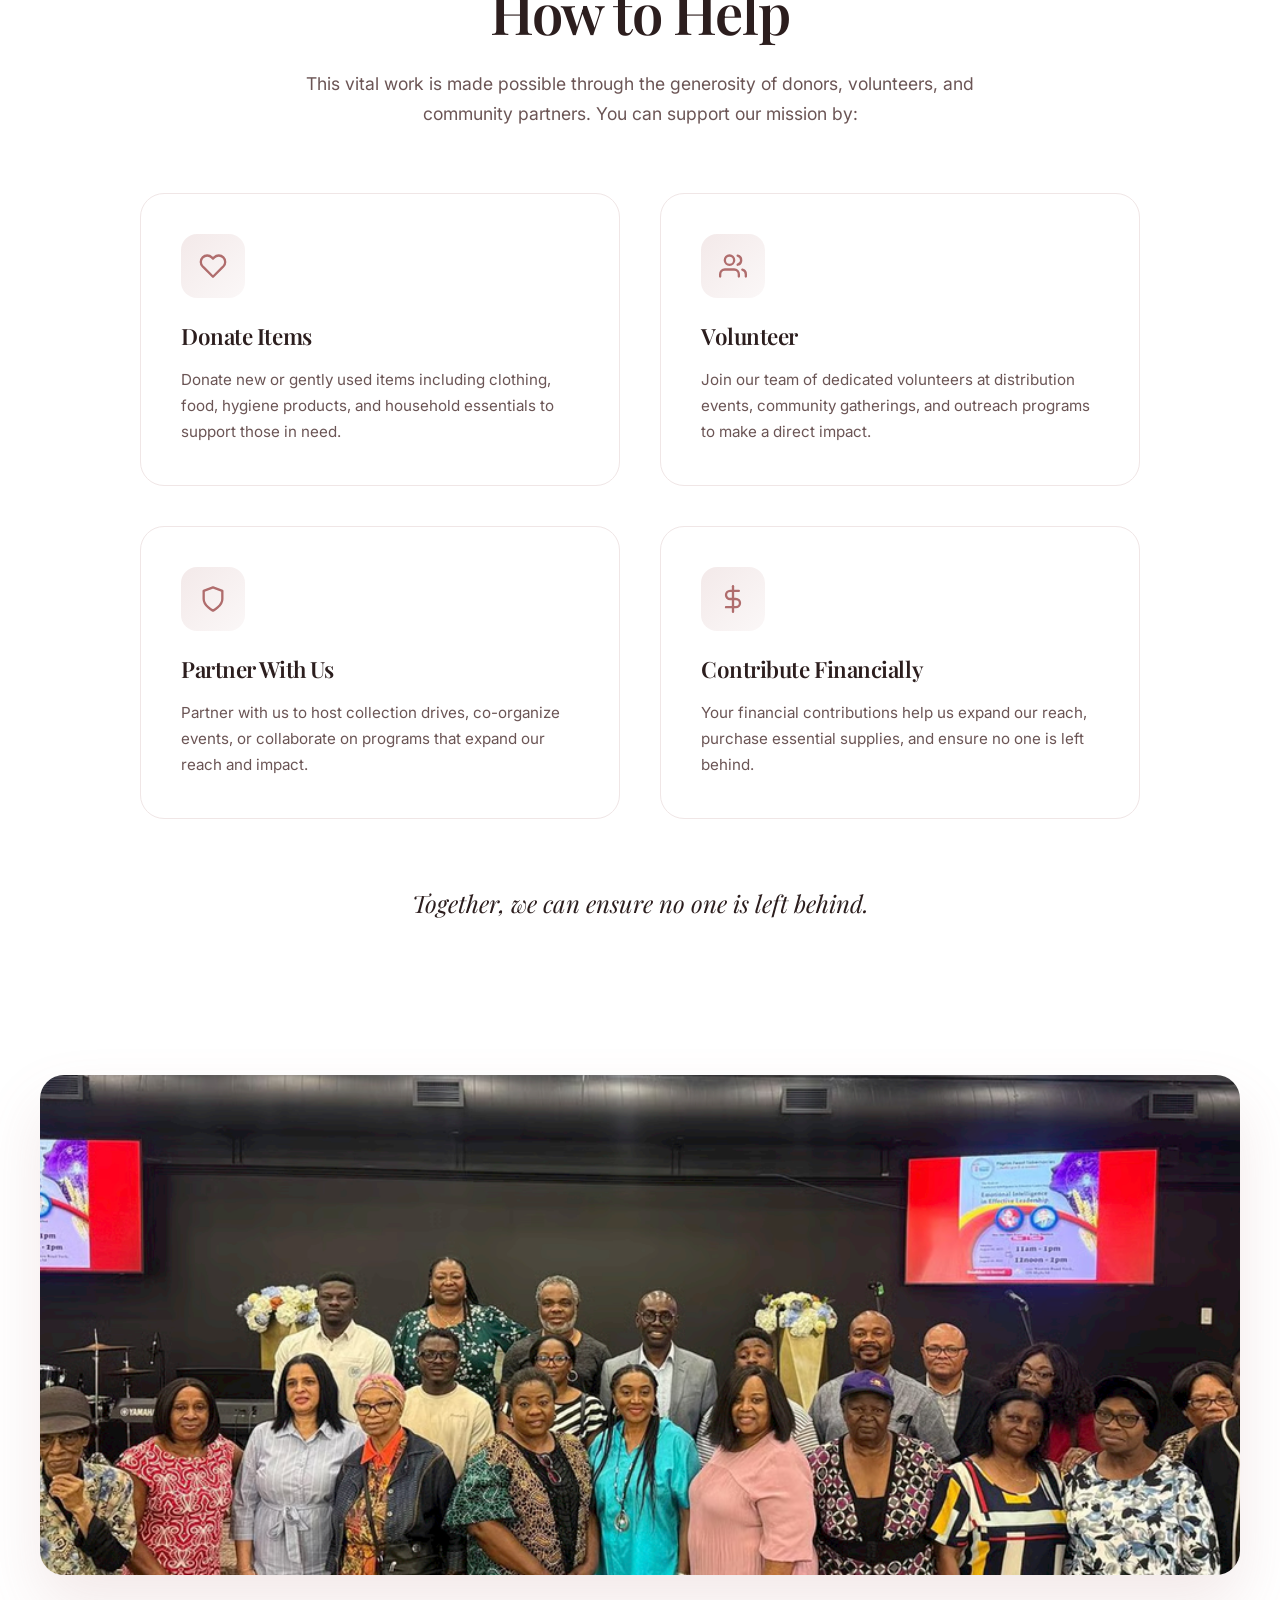
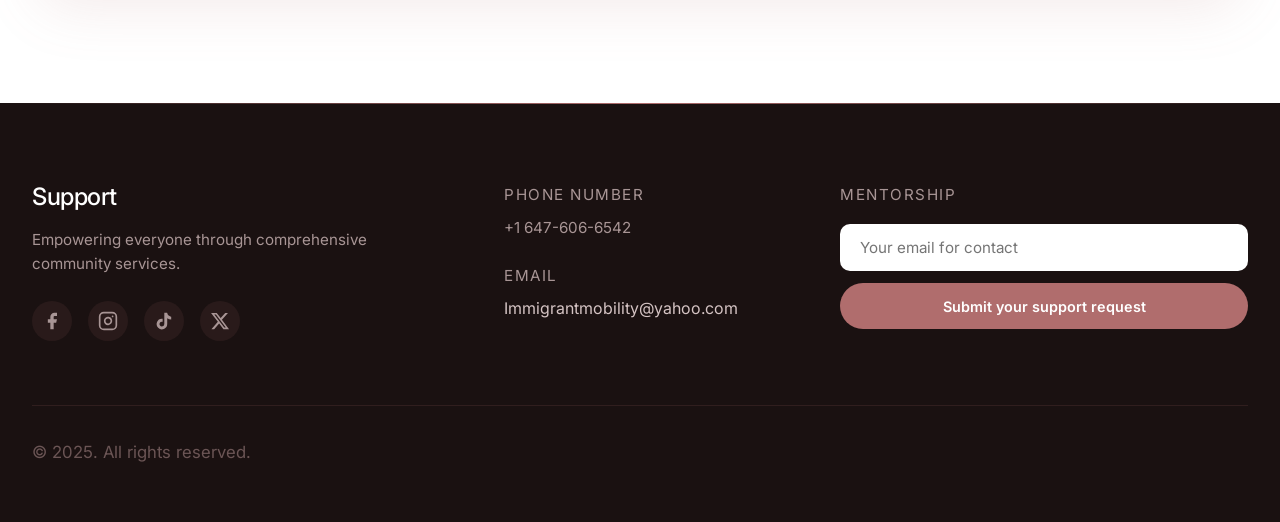
==== commit 0a316968: "Update events.html" ====
--- a/events.html
+++ b/events.html
@@ -580,7 +580,7 @@
         <div class="container">
             <div class="impact-grid">
                 <div class="impact-image fade-up">
-                    <img src="keep/photo6.png" alt="Community volunteers and impact">
+                   <img src="keep/photo6.png" alt="Community volunteers and impact" style="object-position: center 20%;">
                 </div>
                 <div class="impact-content fade-up delay-1">
                     <h2>Our Impact</h2>
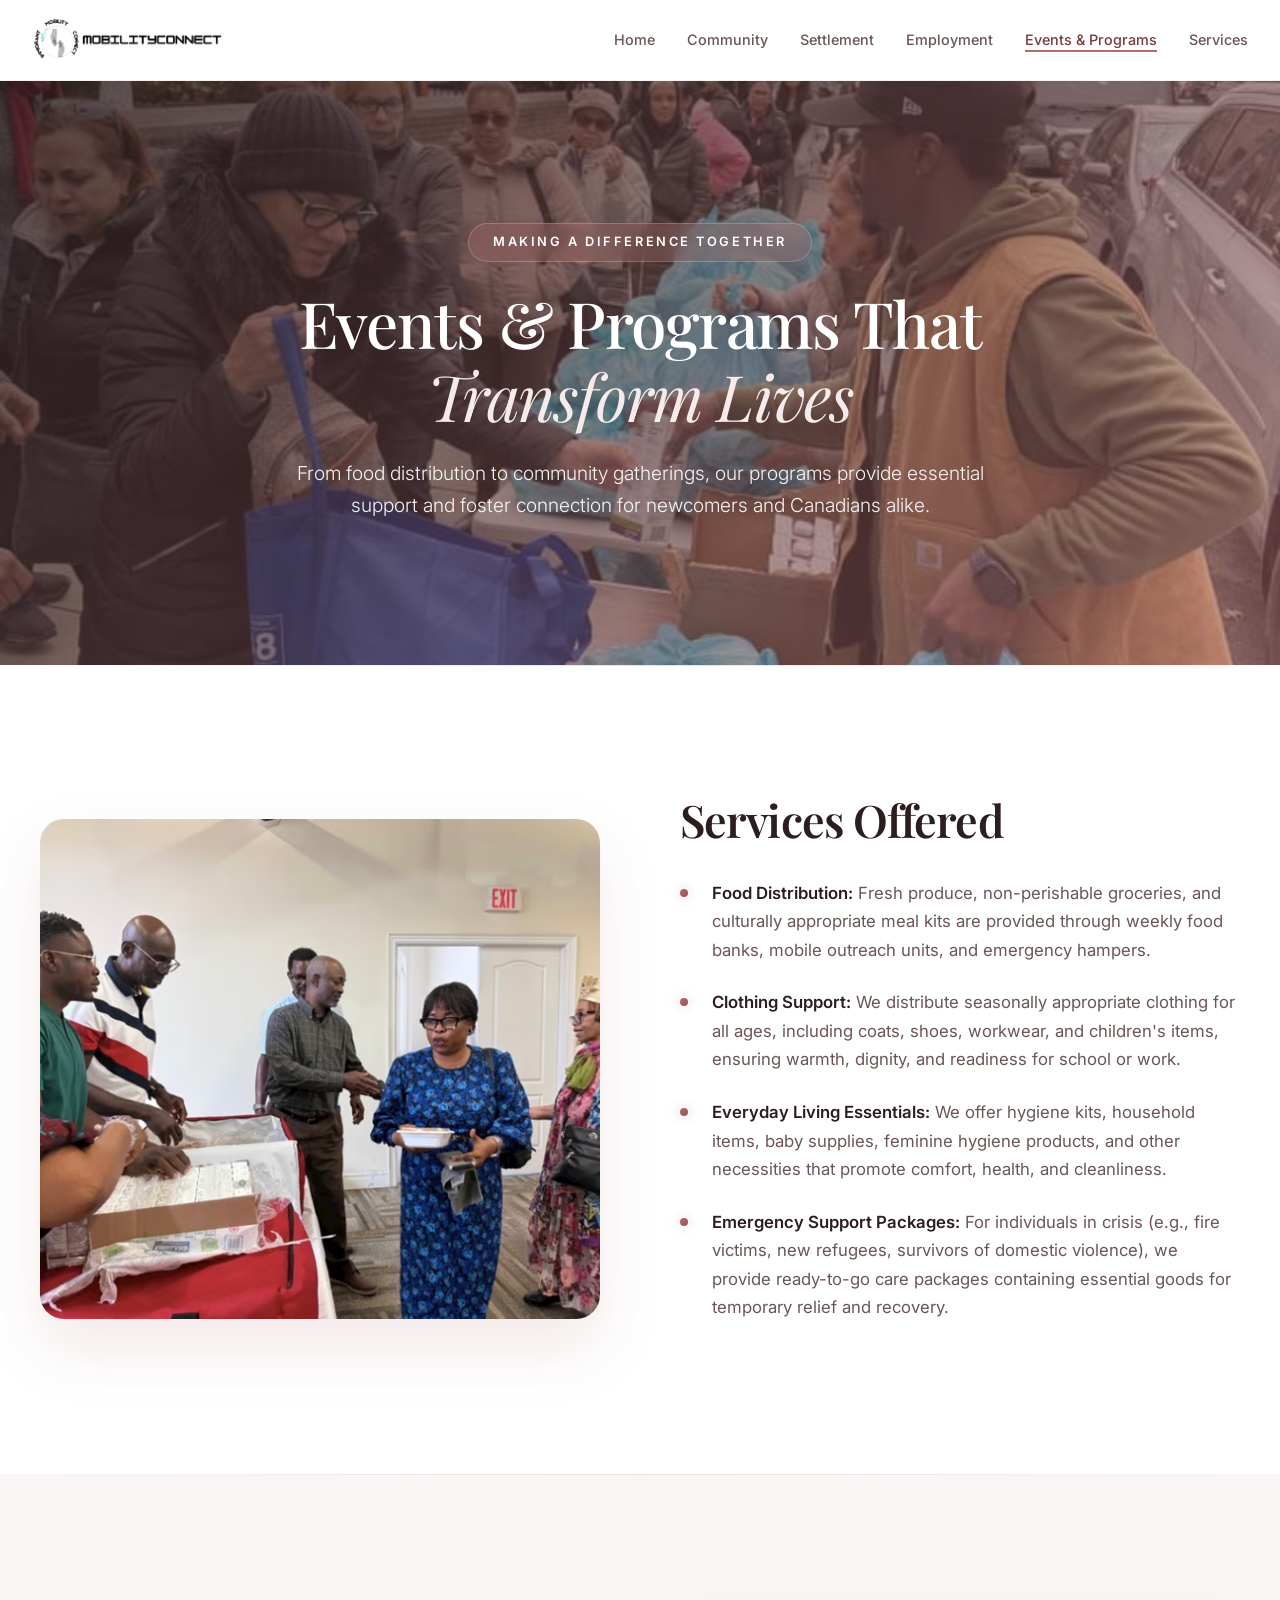
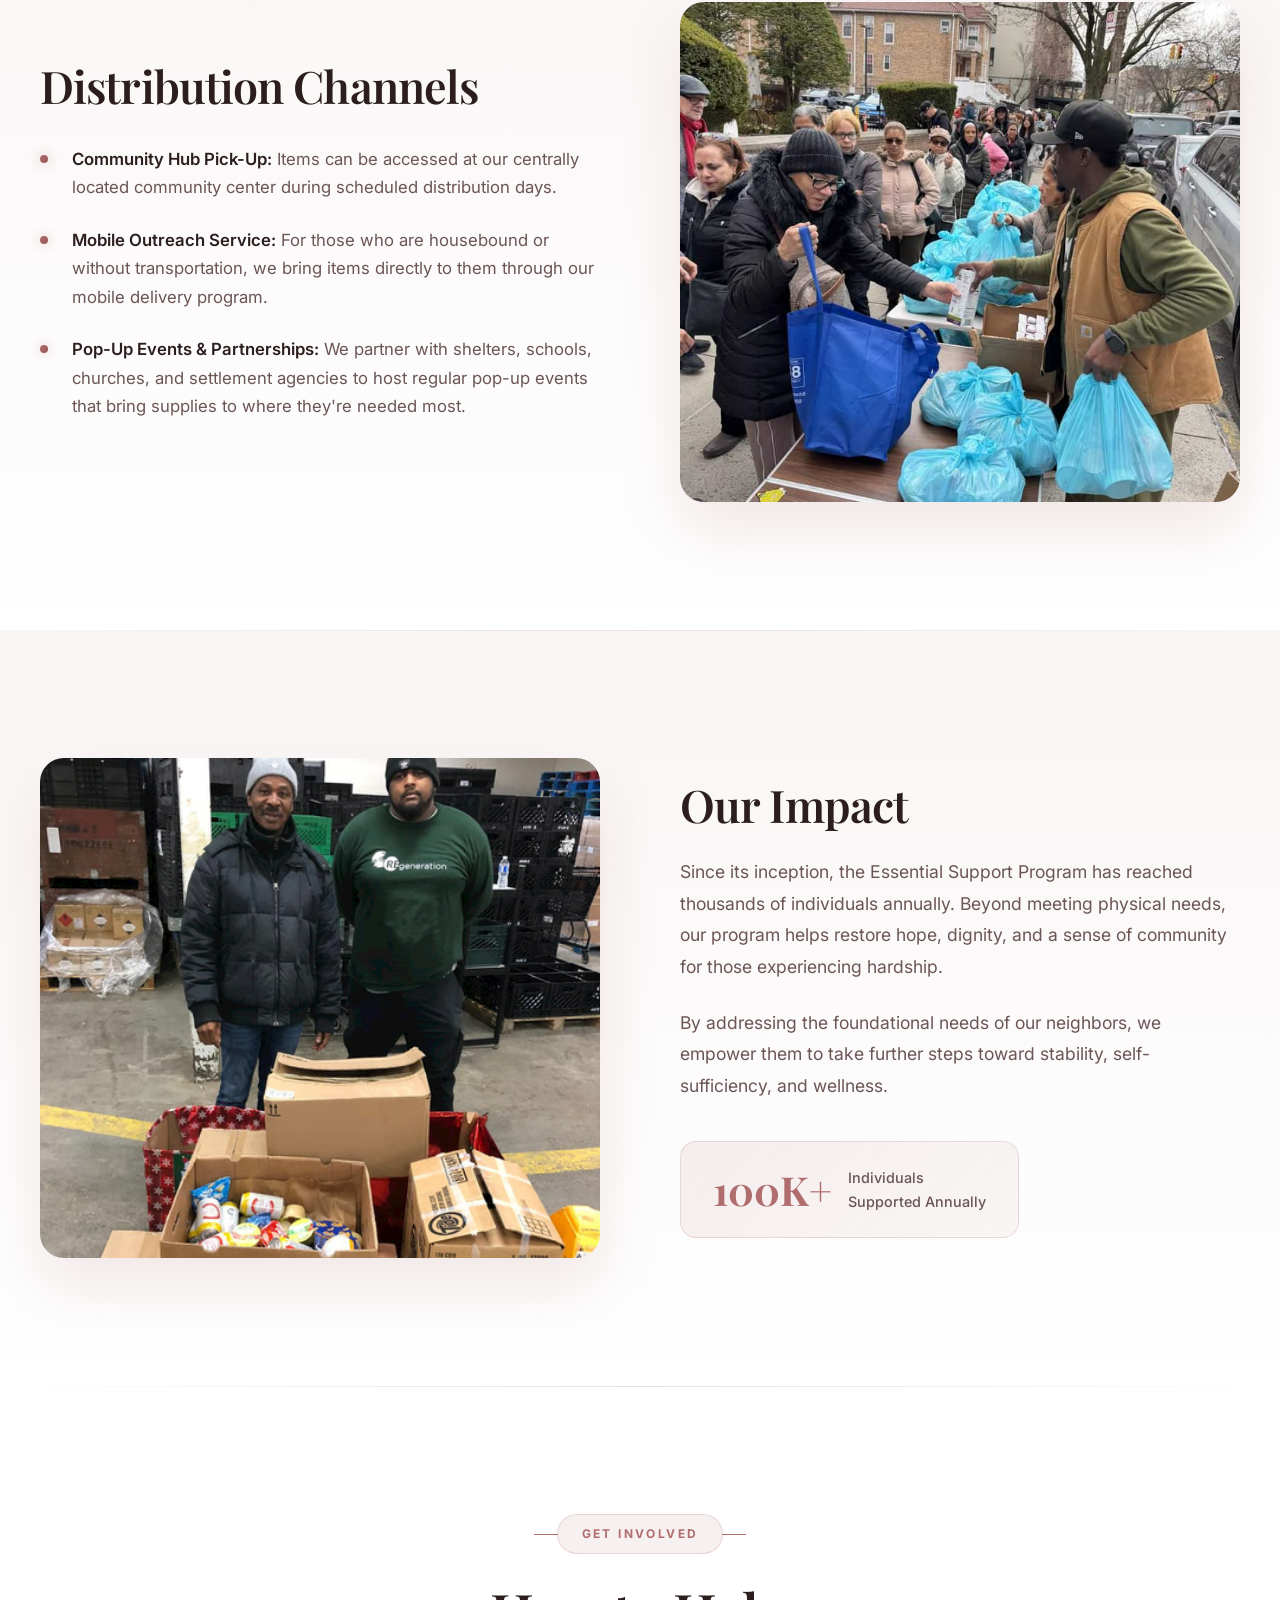
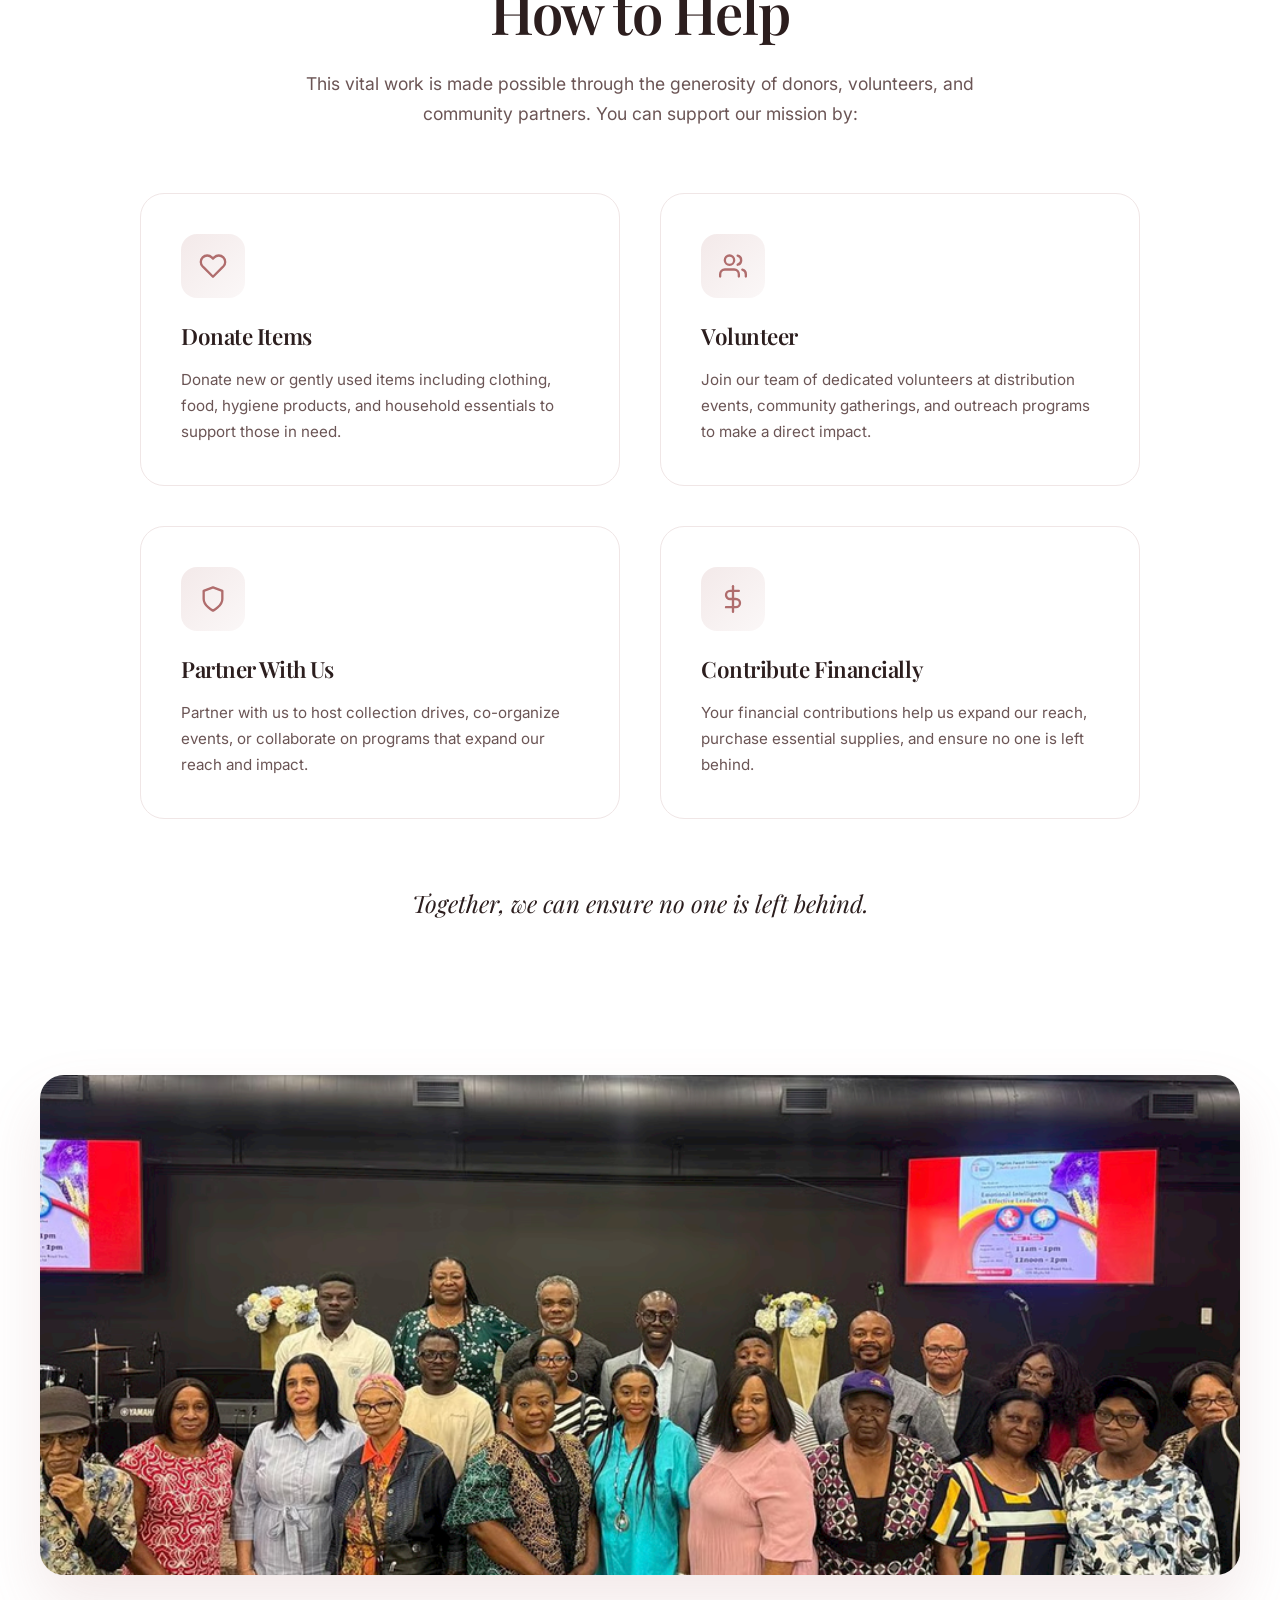
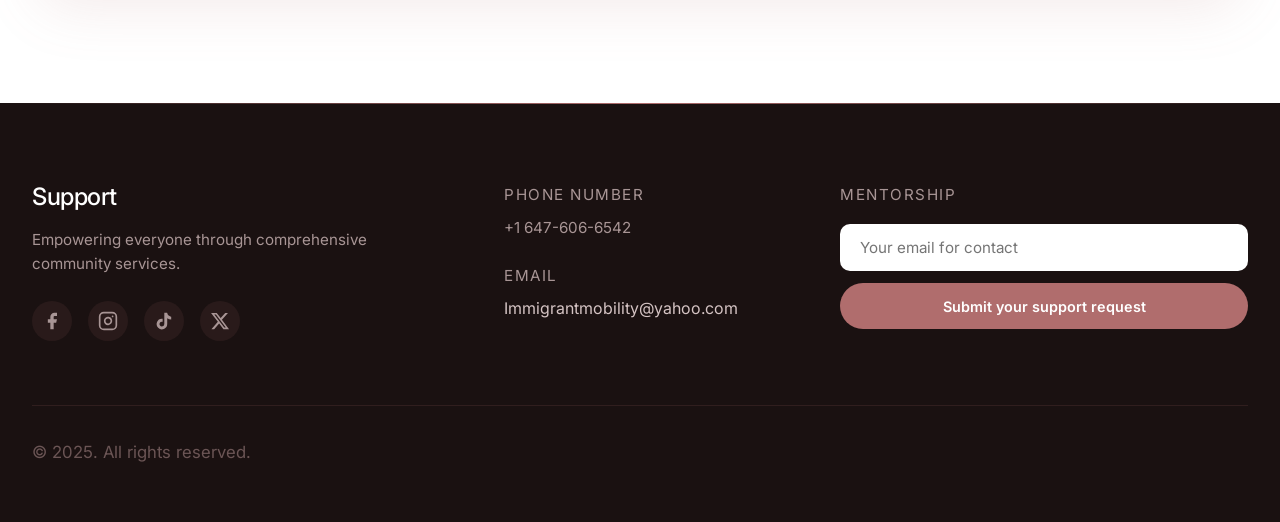
==== commit fcc28322: "Update events.html" ====
--- a/events.html
+++ b/events.html
@@ -580,7 +580,7 @@
         <div class="container">
             <div class="impact-grid">
                 <div class="impact-image fade-up">
-                   <img src="keep/photo6.png" alt="Community volunteers and impact" style="object-position: center 20%;">
+                   <img src="keep/photo6.png" alt="Community volunteers and impact" style="object-position: center top;">
                 </div>
                 <div class="impact-content fade-up delay-1">
                     <h2>Our Impact</h2>
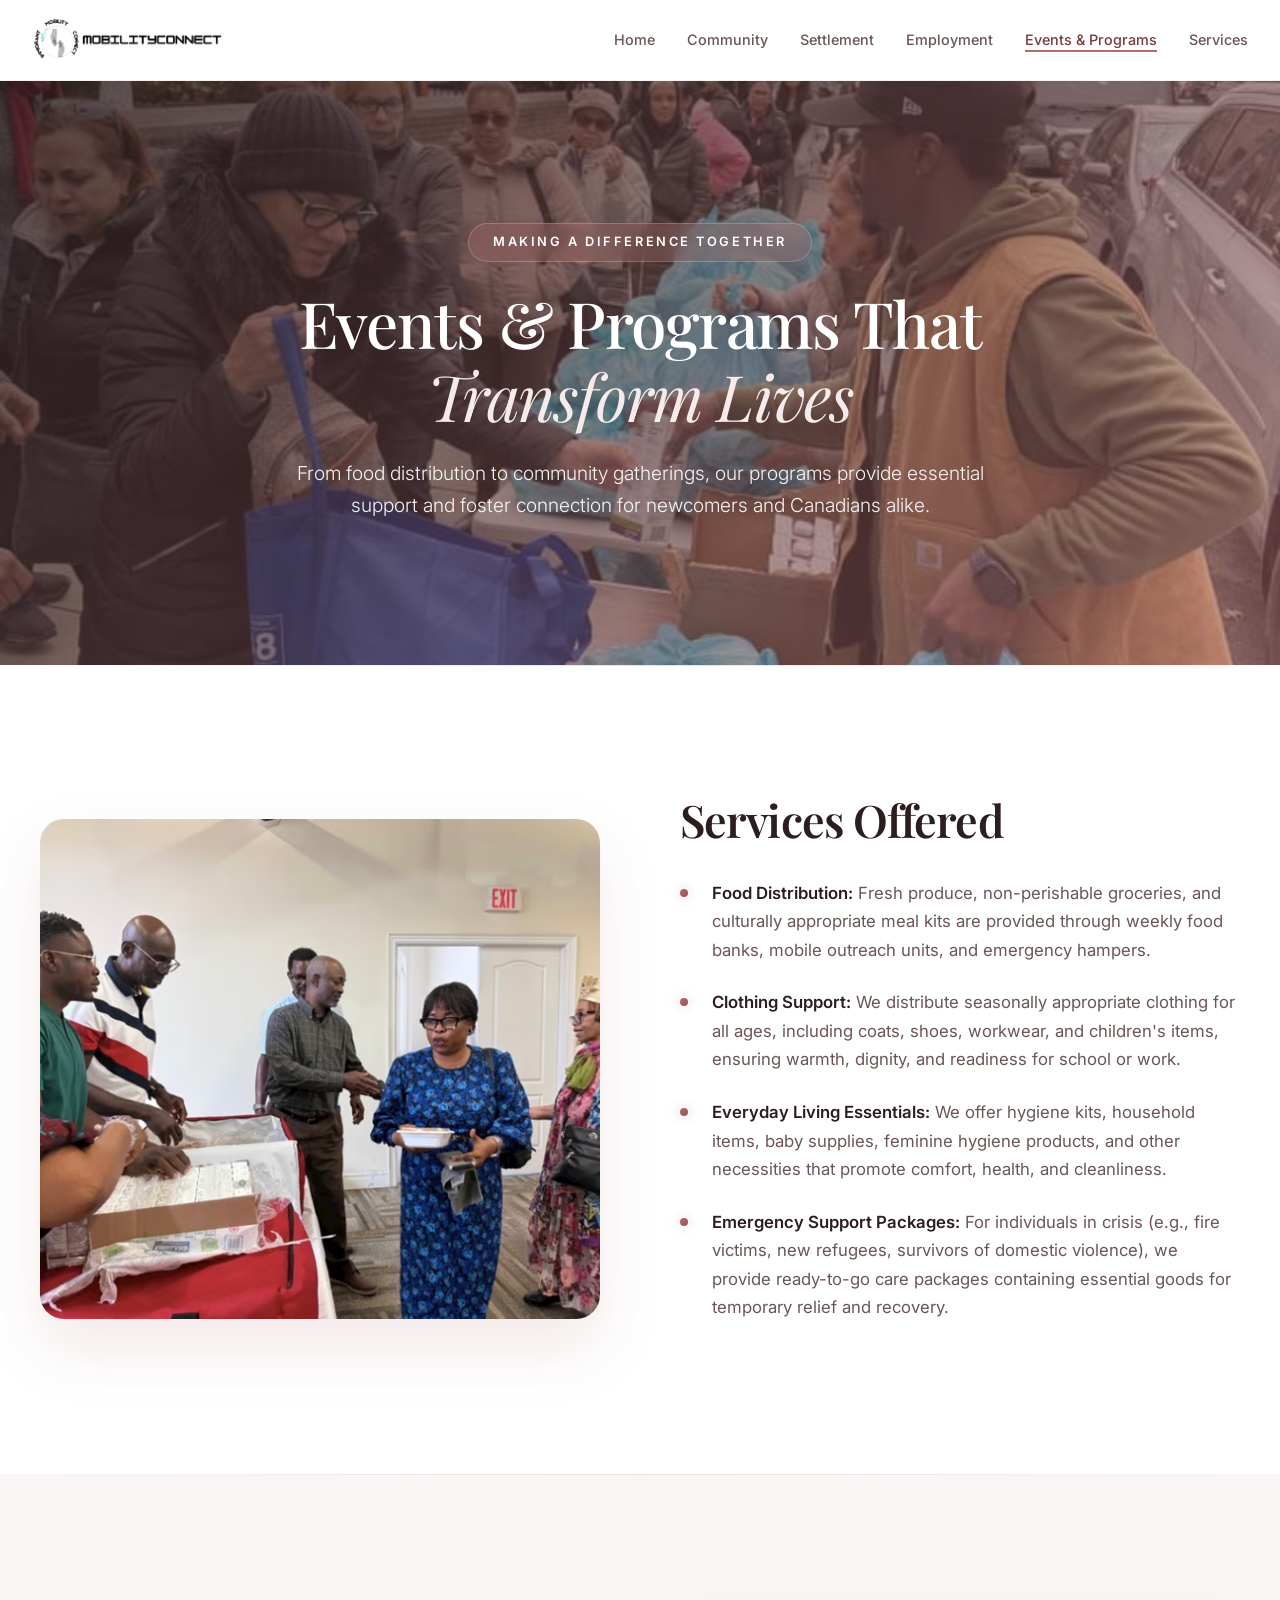
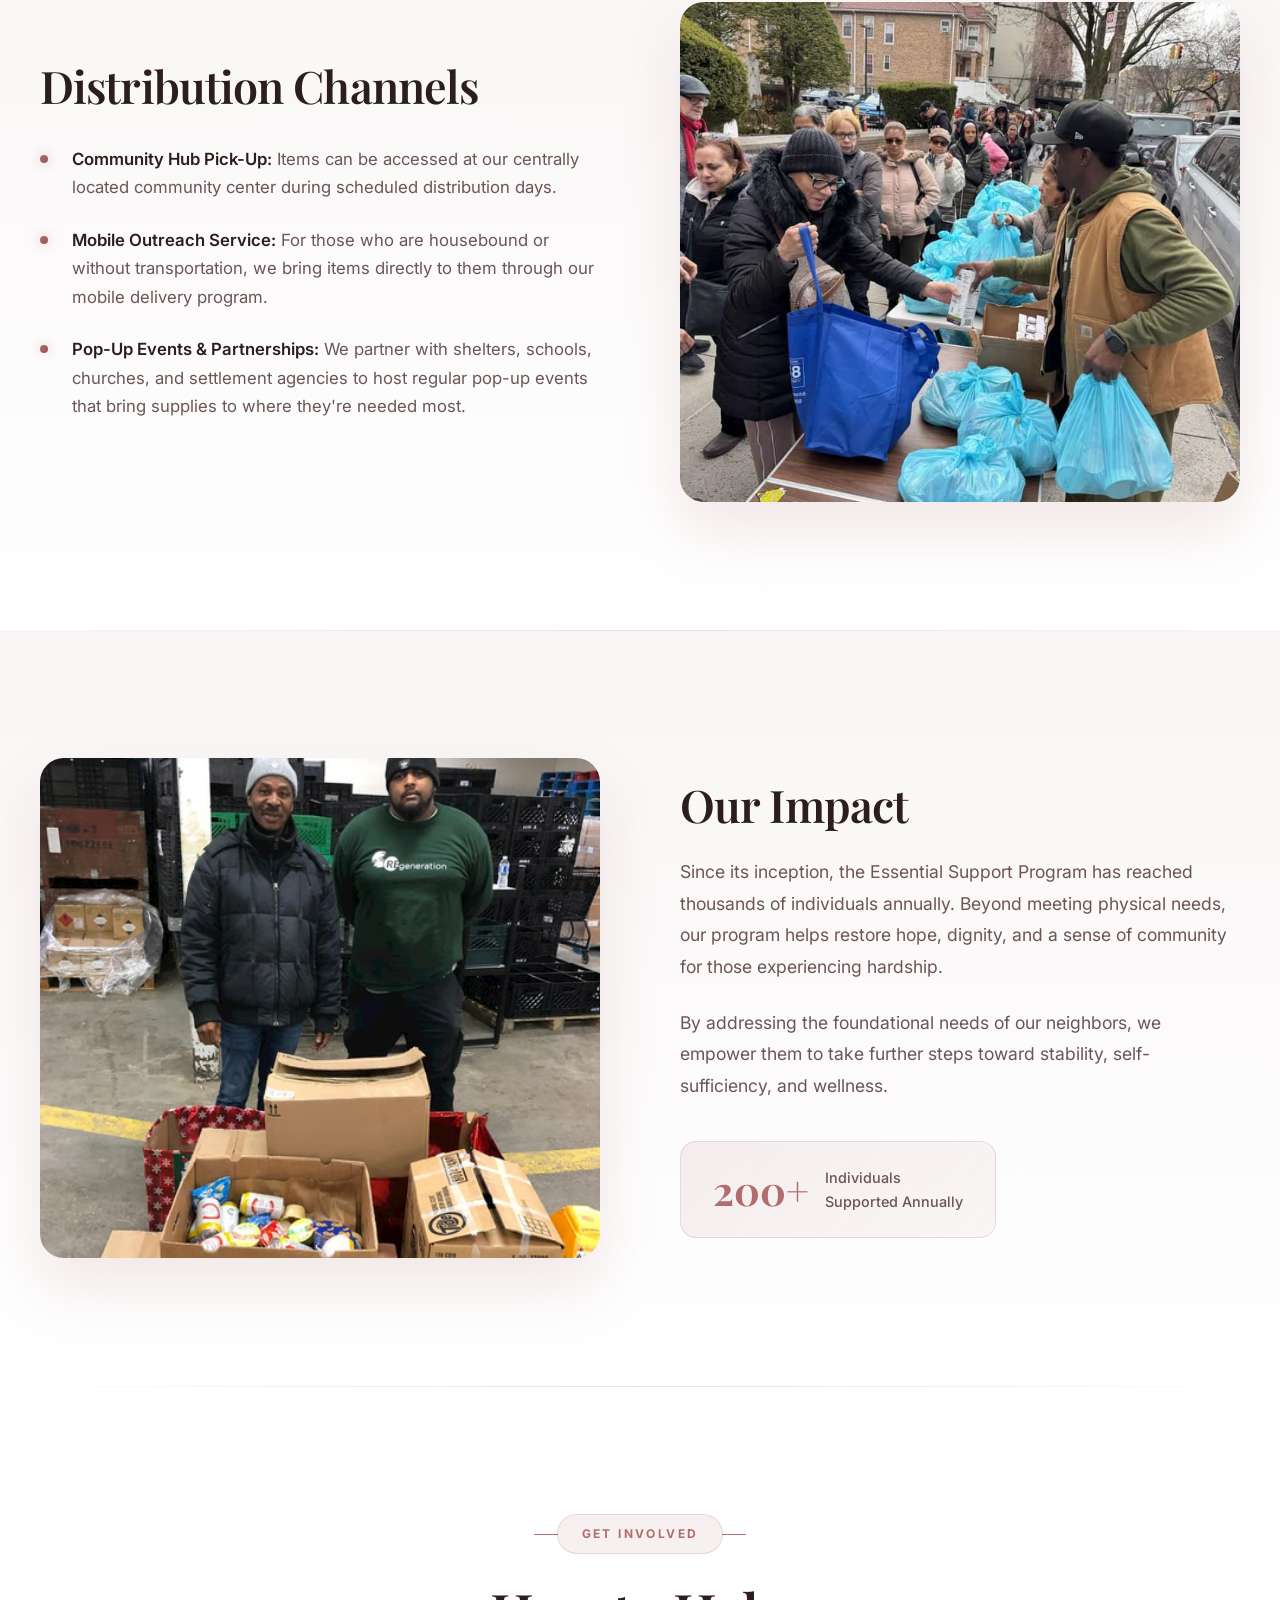
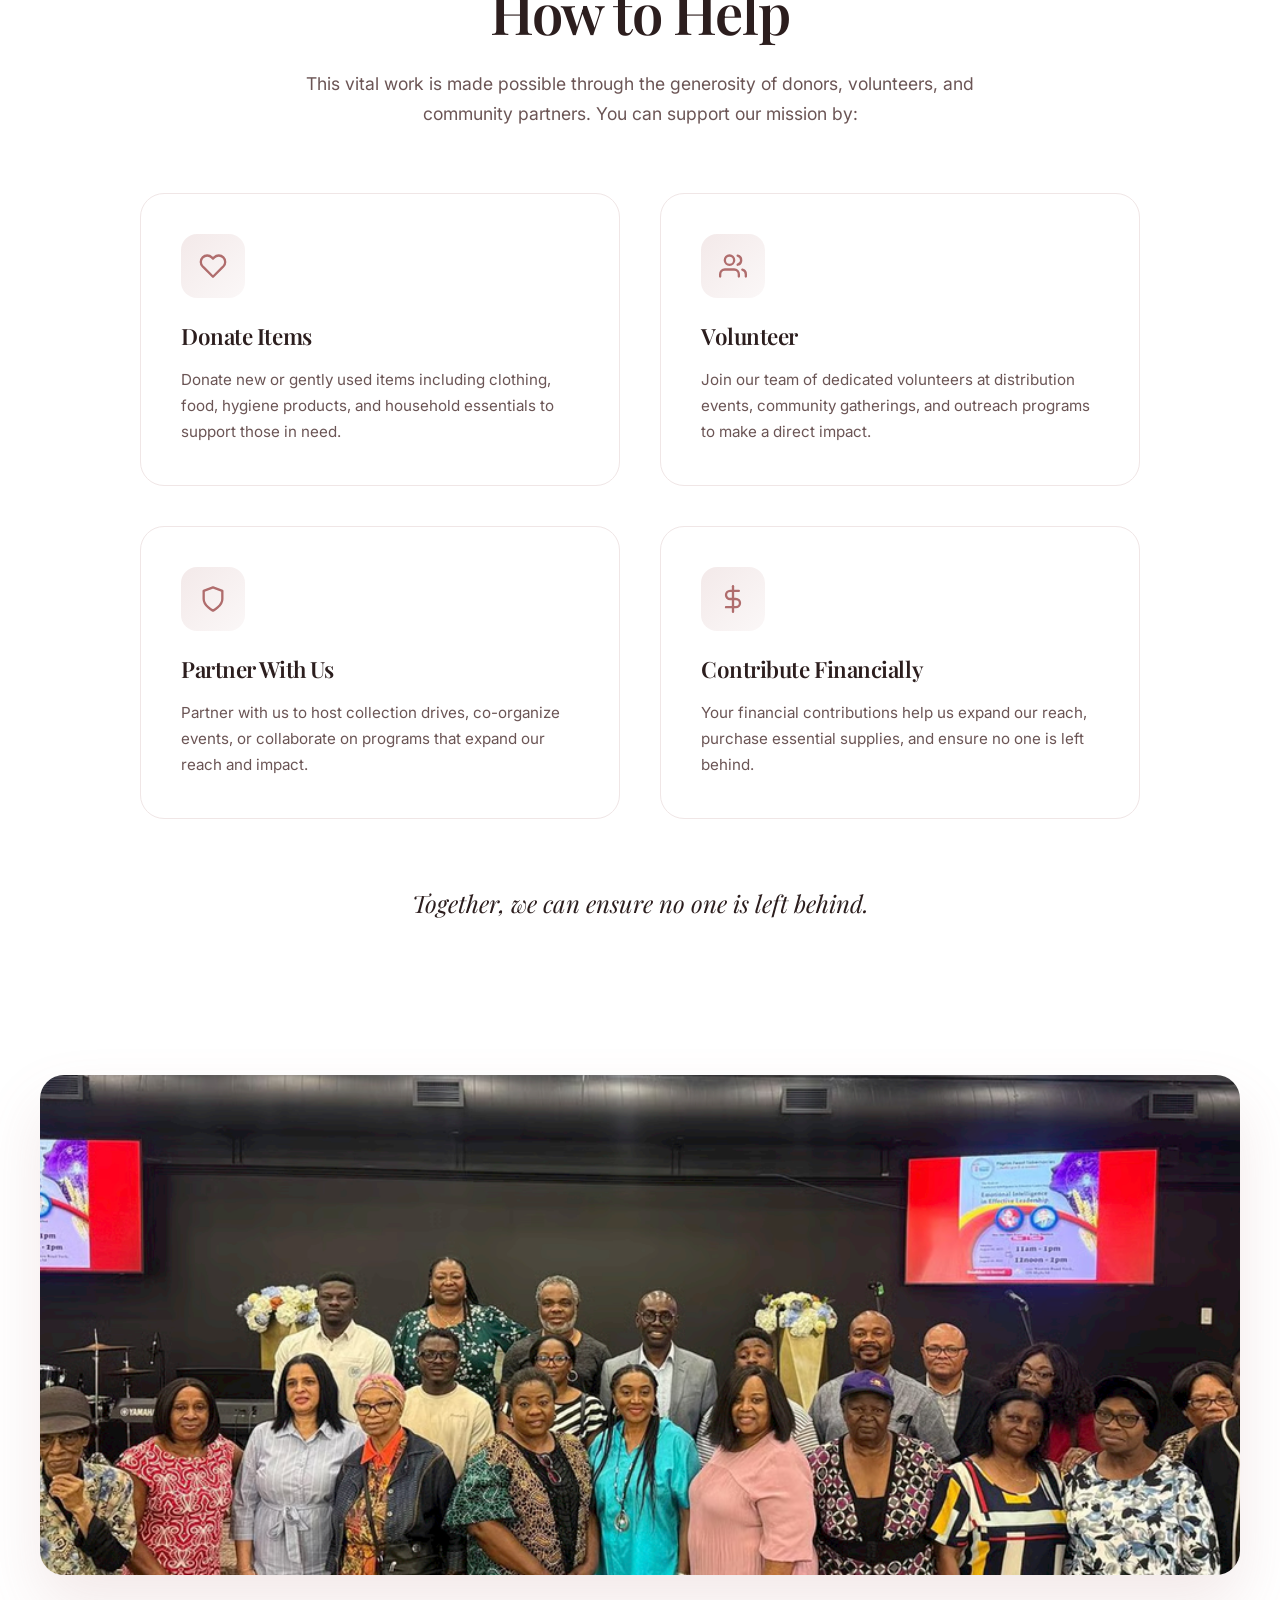
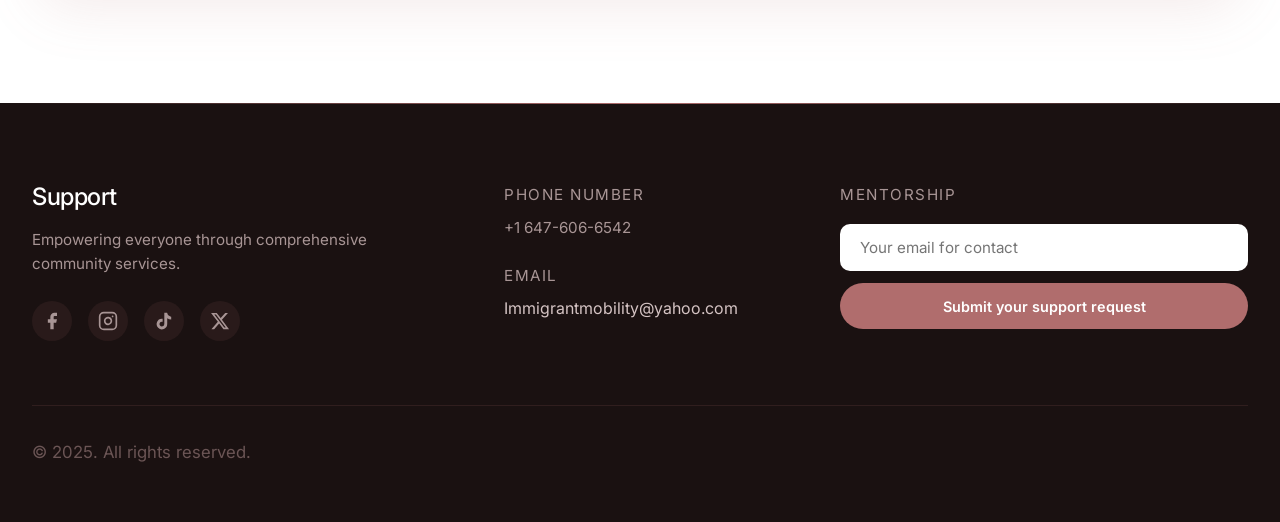
==== commit c55bcf77: "Update events.html" ====
--- a/events.html
+++ b/events.html
@@ -587,7 +587,7 @@
                     <p>Since its inception, the Essential Support Program has reached thousands of individuals annually. Beyond meeting physical needs, our program helps restore hope, dignity, and a sense of community for those experiencing hardship.</p>
                     <p>By addressing the foundational needs of our neighbors, we empower them to take further steps toward stability, self-sufficiency, and wellness.</p>
                     <div class="impact-stat">
-                        <div class="impact-stat-number">100K+</div>
+                        <div class="impact-stat-number">200+</div>
                         <div class="impact-stat-label">Individuals<br>Supported Annually</div>
                     </div>
                 </div>
